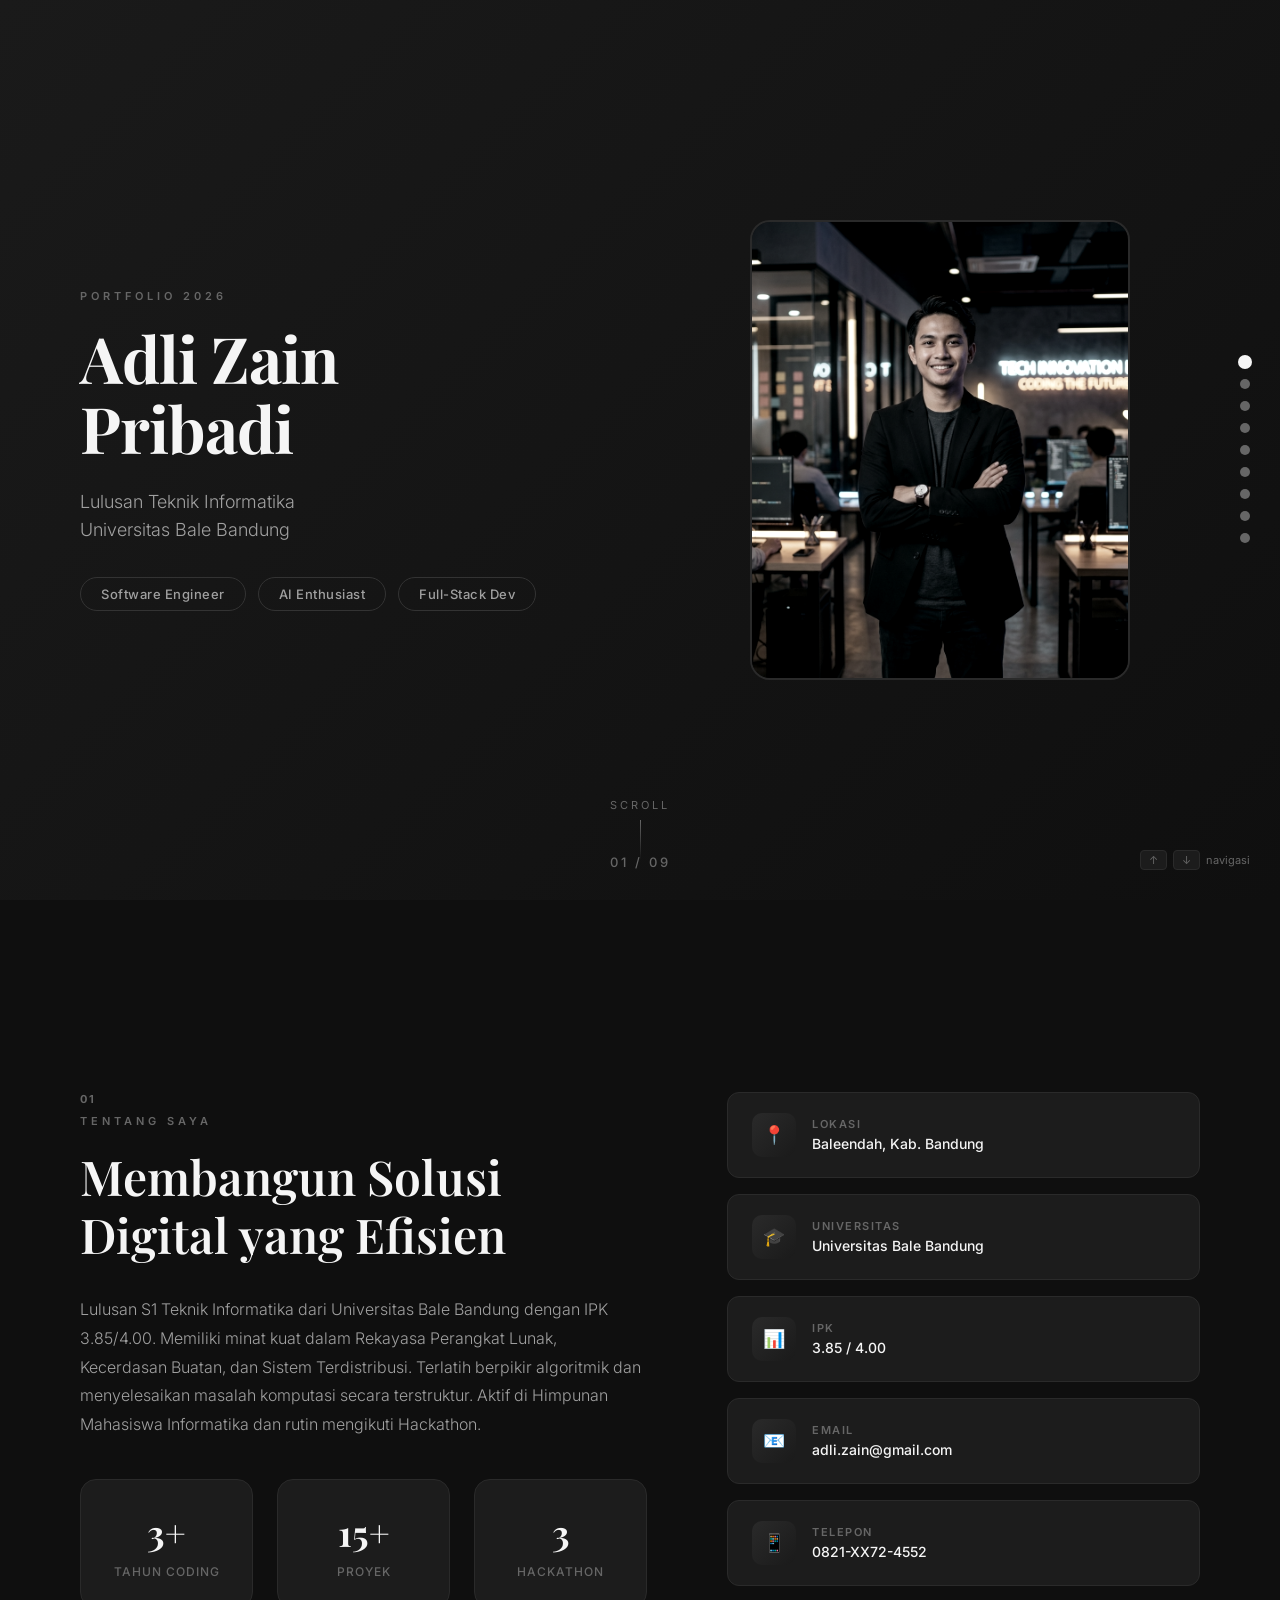
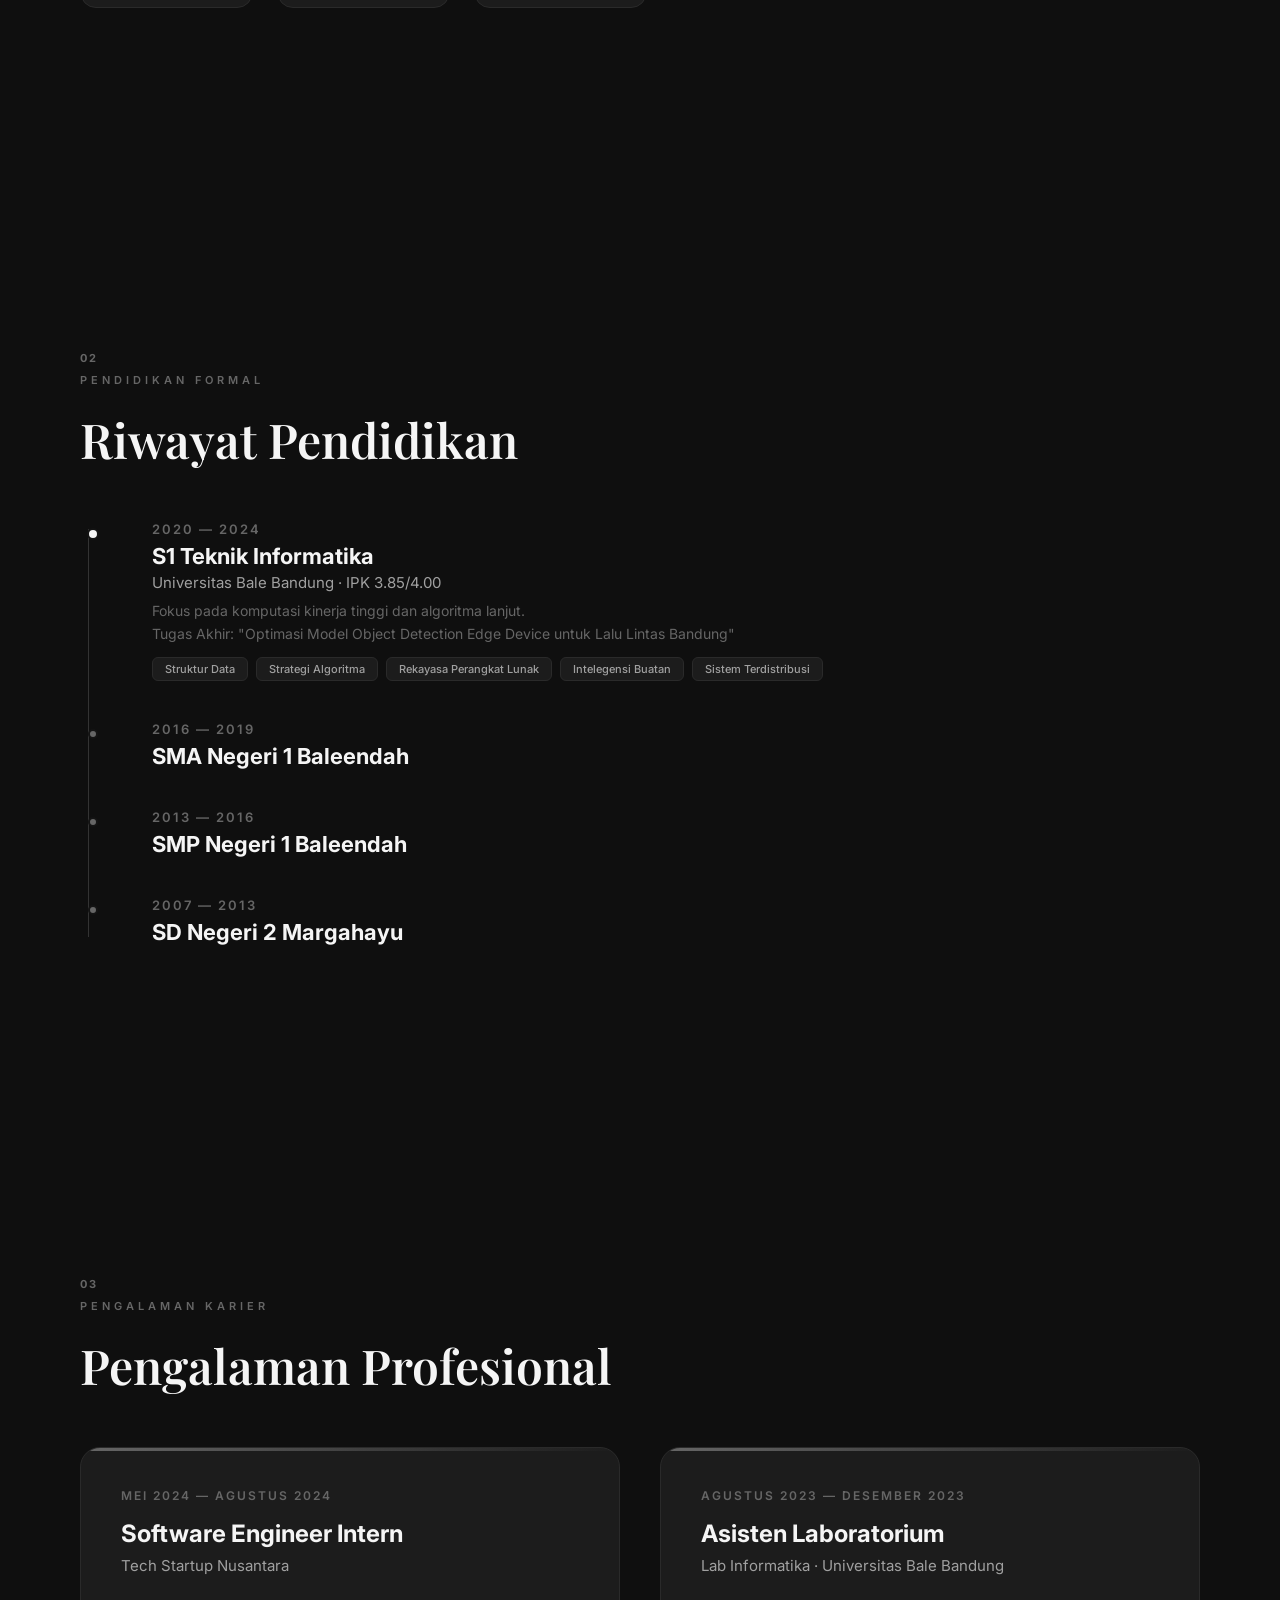
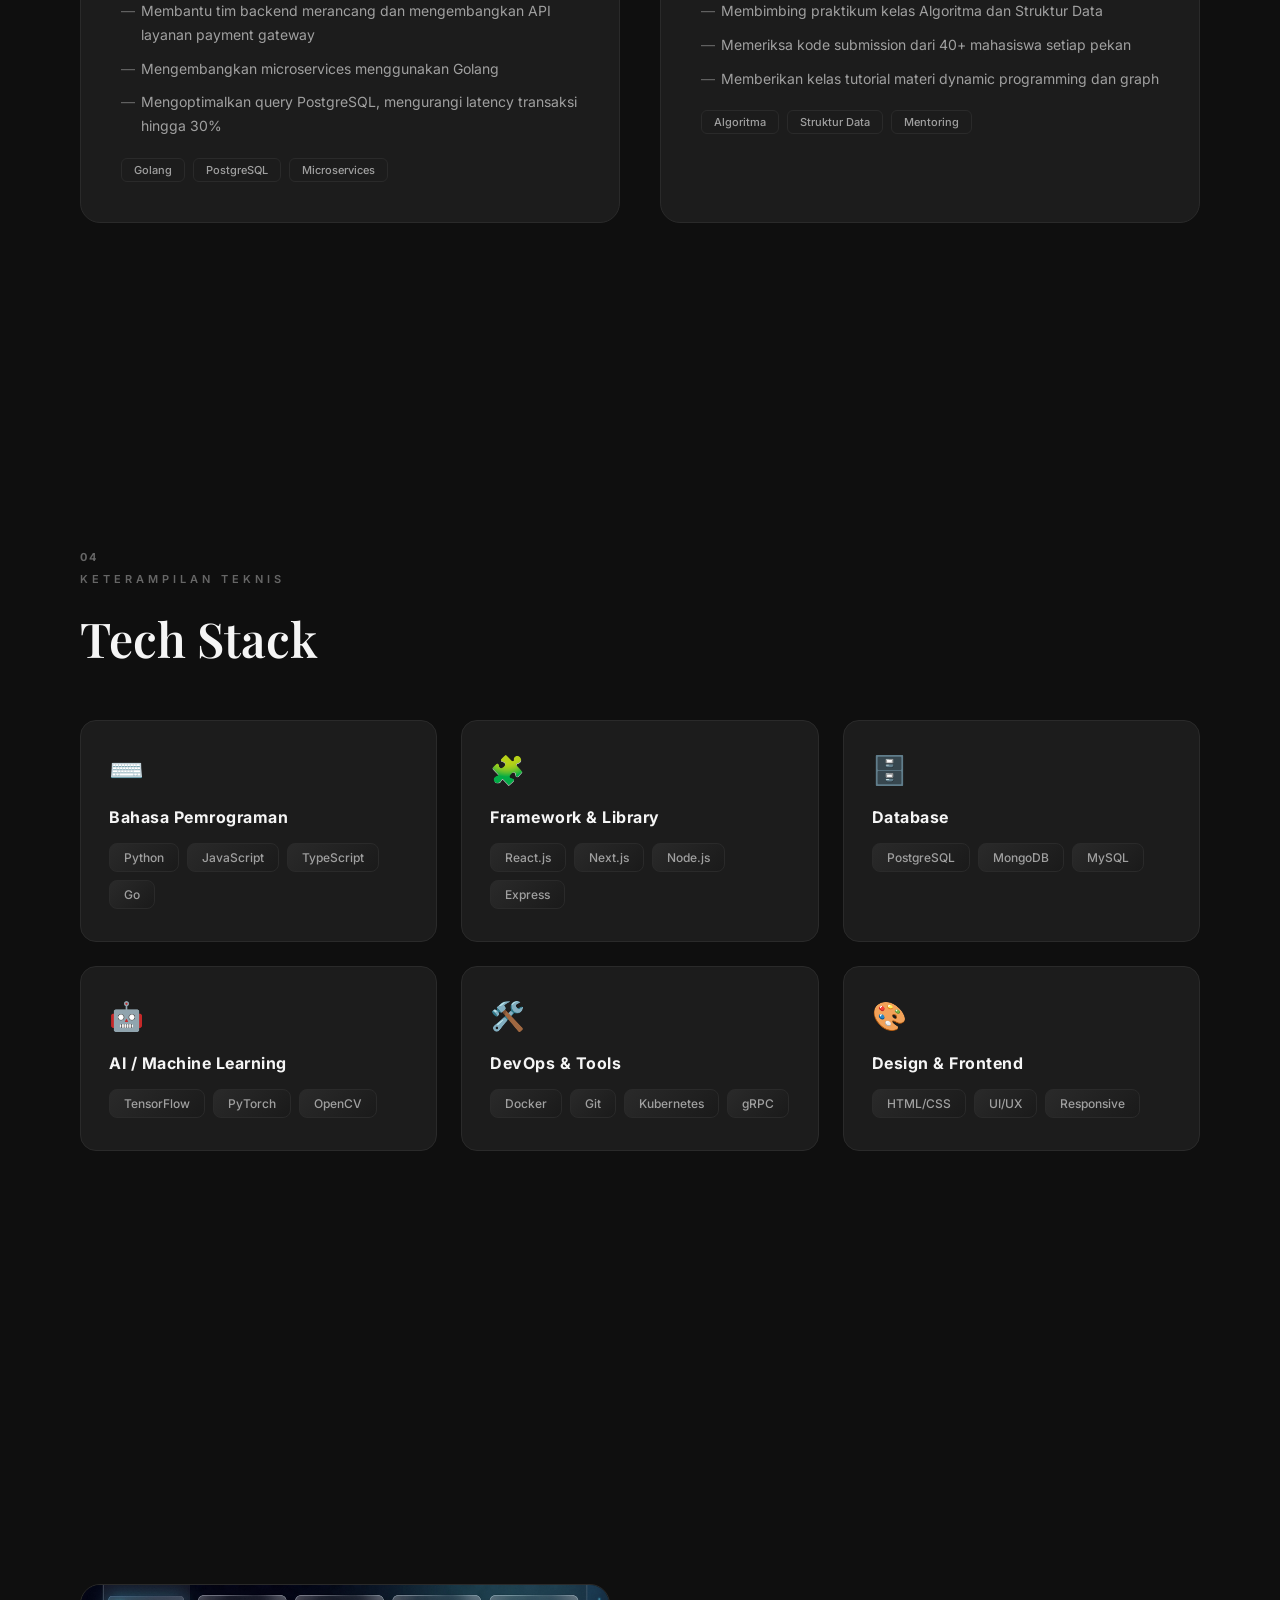
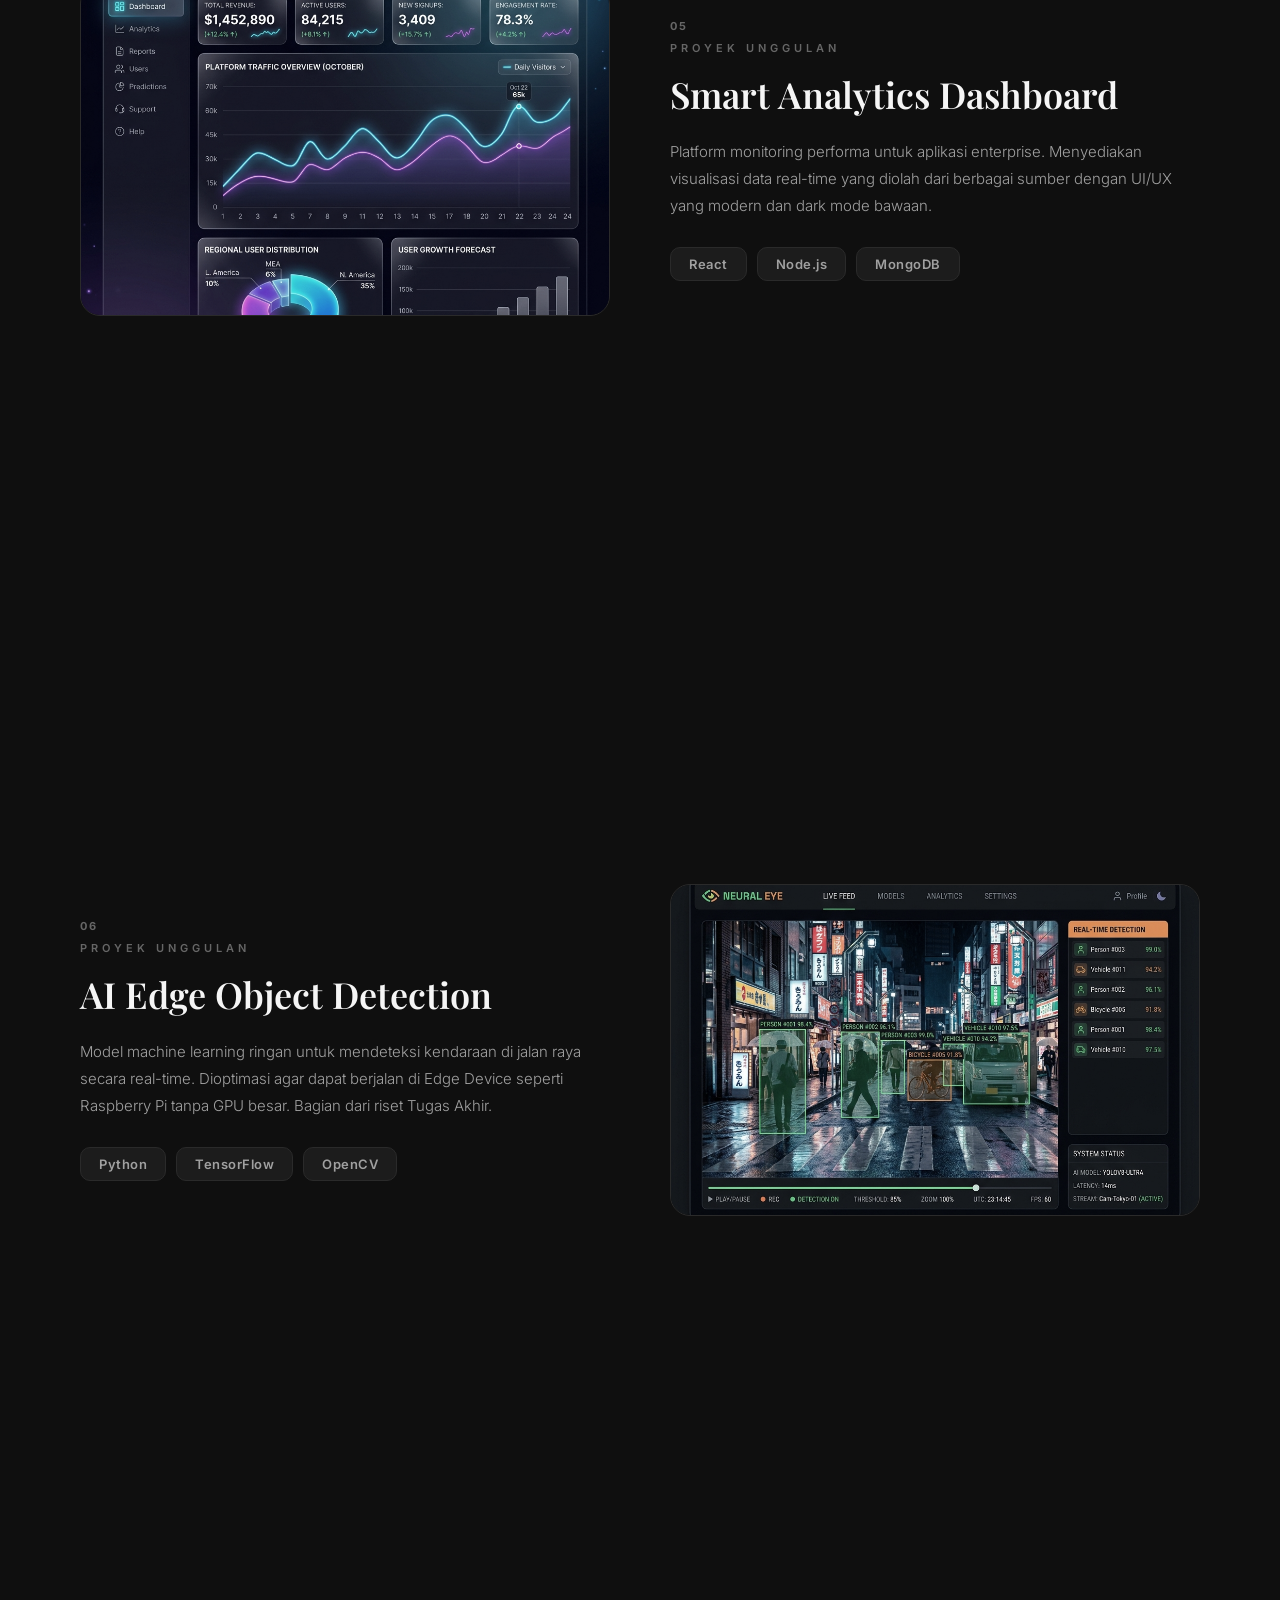
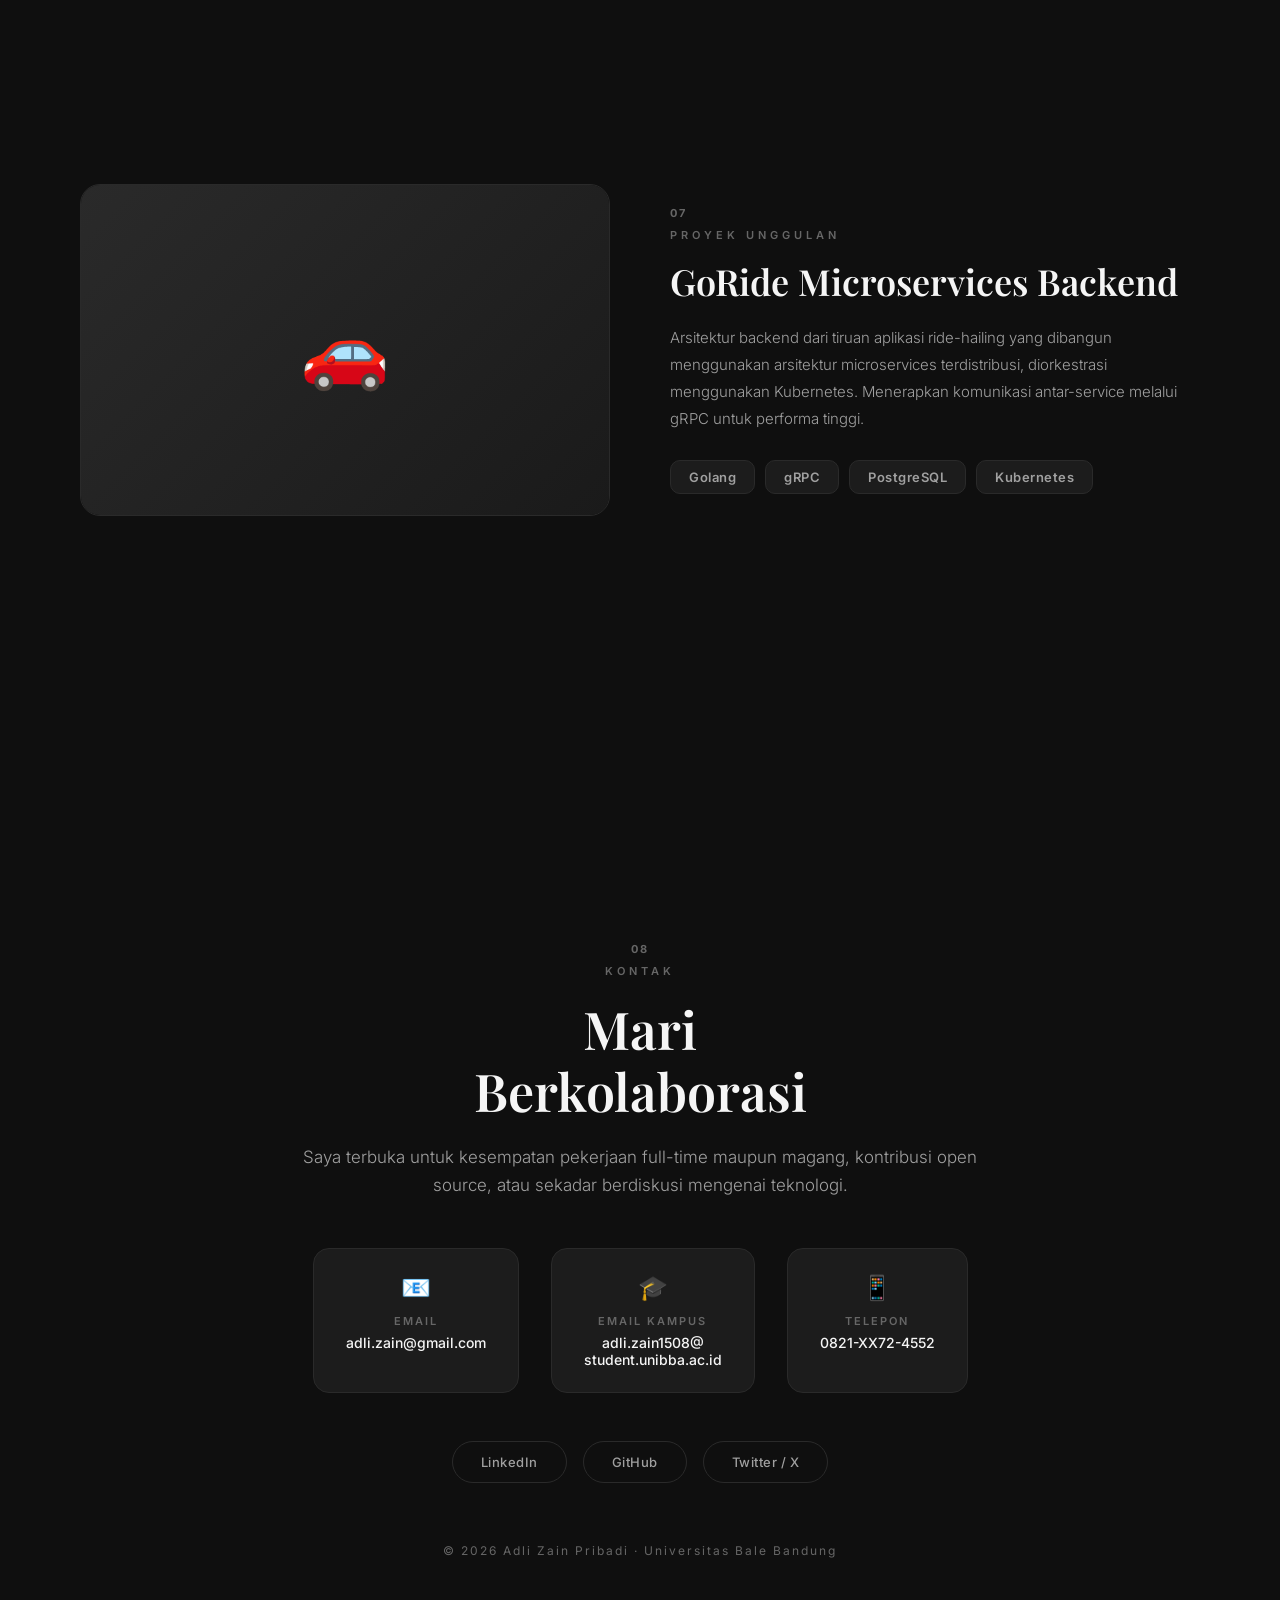
==== portfolio-slides.html @ f40b2412 "Initial commit: Portfolio Adli Zain Pribadi" ====
<!DOCTYPE html>
<html lang="id">
<head>
    <meta charset="UTF-8">
    <meta name="viewport" content="width=device-width, initial-scale=1.0">
    <title>Portfolio — Adli Zain Pribadi</title>
    <link href="https://fonts.googleapis.com/css2?family=Inter:wght@300;400;500;600;700;800;900&family=Playfair+Display:wght@400;500;600;700&display=swap" rel="stylesheet">
    <style>
        *, *::before, *::after { margin: 0; padding: 0; box-sizing: border-box; }

        :root {
            --bg-dark: #0f0f0f;
            --bg-slide: #141414;
            --bg-card: #1c1c1c;
            --bg-card-hover: #242424;
            --text-primary: #f5f5f5;
            --text-secondary: #a0a0a0;
            --text-muted: #666666;
            --accent: #d4d4d4;
            --accent-light: #e8e8e8;
            --border: #2a2a2a;
            --border-light: #333333;
            --gradient-1: linear-gradient(135deg, #1a1a1a 0%, #0f0f0f 100%);
            --gradient-2: linear-gradient(135deg, #2a2a2a 0%, #1a1a1a 100%);
            --shadow: 0 4px 30px rgba(0,0,0,0.4);
            --transition: all 0.4s cubic-bezier(0.25, 0.46, 0.45, 0.94);
        }

        html { scroll-behavior: smooth; scroll-snap-type: y mandatory; overflow-y: scroll; }
        body {
            font-family: 'Inter', -apple-system, BlinkMacSystemFont, sans-serif;
            background: var(--bg-dark);
            color: var(--text-primary);
            overflow-x: hidden;
        }

        /* ===== SLIDE SYSTEM ===== */
        .slide {
            width: 100vw;
            min-height: 100vh;
            display: flex;
            align-items: center;
            justify-content: center;
            scroll-snap-align: start;
            position: relative;
            overflow: hidden;
            padding: 60px 80px;
        }

        .slide-inner {
            max-width: 1200px;
            width: 100%;
            opacity: 0;
            transform: translateY(40px);
            transition: opacity 0.8s ease, transform 0.8s ease;
        }

        .slide-inner.visible {
            opacity: 1;
            transform: translateY(0);
        }

        /* ===== NAVIGATION ===== */
        .nav-dots {
            position: fixed;
            right: 30px;
            top: 50%;
            transform: translateY(-50%);
            display: flex;
            flex-direction: column;
            gap: 12px;
            z-index: 1000;
        }

        .nav-dot {
            width: 10px;
            height: 10px;
            border-radius: 50%;
            background: var(--text-muted);
            cursor: pointer;
            transition: var(--transition);
            border: none;
            position: relative;
        }

        .nav-dot.active {
            background: var(--text-primary);
            transform: scale(1.4);
        }

        .nav-dot:hover { background: var(--accent); transform: scale(1.3); }

        .nav-dot .tooltip {
            position: absolute;
            right: 24px;
            top: 50%;
            transform: translateY(-50%);
            background: var(--bg-card);
            color: var(--text-primary);
            padding: 6px 14px;
            border-radius: 6px;
            font-size: 11px;
            white-space: nowrap;
            opacity: 0;
            pointer-events: none;
            transition: opacity 0.3s;
            border: 1px solid var(--border);
        }

        .nav-dot:hover .tooltip { opacity: 1; }

        /* Slide counter */
        .slide-counter {
            position: fixed;
            bottom: 30px;
            left: 50%;
            transform: translateX(-50%);
            font-size: 13px;
            color: var(--text-muted);
            letter-spacing: 3px;
            font-weight: 500;
            z-index: 1000;
        }

        /* Keyboard hint */
        .key-hint {
            position: fixed;
            bottom: 30px;
            right: 30px;
            font-size: 11px;
            color: var(--text-muted);
            z-index: 1000;
            display: flex;
            align-items: center;
            gap: 6px;
        }
        .key-hint kbd {
            background: var(--bg-card);
            border: 1px solid var(--border);
            border-radius: 4px;
            padding: 2px 8px;
            font-family: inherit;
            font-size: 11px;
        }

        /* ===== SECTION LABEL ===== */
        .section-label {
            font-size: 11px;
            font-weight: 600;
            letter-spacing: 4px;
            text-transform: uppercase;
            color: var(--text-muted);
            margin-bottom: 20px;
        }

        .section-number {
            font-size: 11px;
            font-weight: 700;
            color: var(--text-muted);
            margin-bottom: 8px;
            letter-spacing: 2px;
        }

        /* ===== SLIDE 1: COVER ===== */
        .cover { background: var(--gradient-1); }

        .cover-grid {
            display: grid;
            grid-template-columns: 1fr 1fr;
            gap: 80px;
            align-items: center;
        }

        .cover-text h1 {
            font-family: 'Playfair Display', serif;
            font-size: 64px;
            font-weight: 700;
            line-height: 1.1;
            margin-bottom: 24px;
            letter-spacing: -1px;
        }

        .cover-text .subtitle {
            font-size: 18px;
            color: var(--text-secondary);
            font-weight: 300;
            line-height: 1.6;
            margin-bottom: 12px;
        }

        .cover-text .role-tags {
            display: flex;
            gap: 12px;
            margin-top: 32px;
            flex-wrap: wrap;
        }

        .role-tag {
            padding: 8px 20px;
            border: 1px solid var(--border-light);
            border-radius: 100px;
            font-size: 13px;
            color: var(--text-secondary);
            font-weight: 500;
            letter-spacing: 0.5px;
        }

        .cover-image {
            display: flex;
            justify-content: center;
            align-items: center;
        }

        .profile-frame {
            width: 380px;
            height: 460px;
            border-radius: 20px;
            overflow: hidden;
            border: 2px solid var(--border);
            position: relative;
        }

        .profile-frame img {
            width: 100%;
            height: 100%;
            object-fit: cover;
            filter: grayscale(60%) contrast(1.1);
            transition: filter 0.5s;
        }

        .profile-frame:hover img { filter: grayscale(0%) contrast(1); }

        /* Scroll indicator */
        .scroll-indicator {
            position: absolute;
            bottom: 40px;
            left: 50%;
            transform: translateX(-50%);
            display: flex;
            flex-direction: column;
            align-items: center;
            gap: 8px;
            animation: bounce 2s infinite;
        }

        .scroll-indicator span {
            font-size: 11px;
            letter-spacing: 3px;
            text-transform: uppercase;
            color: var(--text-muted);
        }

        .scroll-line {
            width: 1px;
            height: 40px;
            background: linear-gradient(to bottom, var(--text-muted), transparent);
        }

        @keyframes bounce {
            0%, 100% { transform: translateX(-50%) translateY(0); }
            50% { transform: translateX(-50%) translateY(8px); }
        }

        /* ===== SLIDE 2: ABOUT ===== */
        .about-grid {
            display: grid;
            grid-template-columns: 1.2fr 1fr;
            gap: 80px;
            align-items: start;
        }

        .about-title {
            font-family: 'Playfair Display', serif;
            font-size: 48px;
            font-weight: 600;
            margin-bottom: 32px;
            line-height: 1.2;
        }

        .about-desc {
            font-size: 16px;
            line-height: 1.8;
            color: var(--text-secondary);
            font-weight: 300;
            margin-bottom: 40px;
        }

        .stat-row {
            display: grid;
            grid-template-columns: repeat(3, 1fr);
            gap: 24px;
        }

        .stat-item {
            padding: 28px 24px;
            background: var(--bg-card);
            border-radius: 16px;
            border: 1px solid var(--border);
            text-align: center;
            transition: var(--transition);
        }

        .stat-item:hover {
            background: var(--bg-card-hover);
            transform: translateY(-4px);
            border-color: var(--border-light);
        }

        .stat-item .number {
            font-family: 'Playfair Display', serif;
            font-size: 36px;
            font-weight: 700;
            margin-bottom: 8px;
        }

        .stat-item .label {
            font-size: 12px;
            color: var(--text-muted);
            letter-spacing: 1px;
            text-transform: uppercase;
            font-weight: 500;
        }

        .info-cards {
            display: flex;
            flex-direction: column;
            gap: 16px;
        }

        .info-card {
            padding: 20px 24px;
            background: var(--bg-card);
            border-radius: 12px;
            border: 1px solid var(--border);
            display: flex;
            align-items: center;
            gap: 16px;
            transition: var(--transition);
        }

        .info-card:hover { border-color: var(--border-light); }

        .info-icon {
            width: 44px;
            height: 44px;
            background: var(--gradient-2);
            border-radius: 10px;
            display: flex;
            align-items: center;
            justify-content: center;
            font-size: 18px;
            flex-shrink: 0;
        }

        .info-card .info-label {
            font-size: 11px;
            color: var(--text-muted);
            text-transform: uppercase;
            letter-spacing: 1.5px;
            margin-bottom: 4px;
            font-weight: 600;
        }

        .info-card .info-value {
            font-size: 14px;
            color: var(--text-primary);
            font-weight: 500;
        }

        /* ===== SLIDE 3: EDUCATION ===== */
        .edu-title {
            font-family: 'Playfair Display', serif;
            font-size: 48px;
            font-weight: 600;
            margin-bottom: 50px;
        }

        .timeline {
            position: relative;
            padding-left: 40px;
        }

        .timeline::before {
            content: '';
            position: absolute;
            left: 8px;
            top: 8px;
            bottom: 8px;
            width: 1px;
            background: var(--border-light);
        }

        .timeline-item {
            position: relative;
            margin-bottom: 40px;
            padding-left: 32px;
        }

        .timeline-item:last-child { margin-bottom: 0; }

        .timeline-item::before {
            content: '';
            position: absolute;
            left: -32px;
            top: 8px;
            width: 10px;
            height: 10px;
            border-radius: 50%;
            background: var(--text-muted);
            border: 2px solid var(--bg-slide);
            transition: var(--transition);
        }

        .timeline-item.highlight::before {
            background: var(--text-primary);
            width: 12px;
            height: 12px;
            left: -33px;
            top: 7px;
        }

        .timeline-year {
            font-size: 13px;
            color: var(--text-muted);
            font-weight: 600;
            letter-spacing: 2px;
            margin-bottom: 6px;
        }

        .timeline-title {
            font-size: 22px;
            font-weight: 700;
            margin-bottom: 4px;
        }

        .timeline-sub {
            font-size: 15px;
            color: var(--text-secondary);
            margin-bottom: 8px;
            font-weight: 400;
        }

        .timeline-desc {
            font-size: 14px;
            color: var(--text-muted);
            line-height: 1.6;
        }

        .timeline-tags {
            display: flex;
            gap: 8px;
            margin-top: 12px;
            flex-wrap: wrap;
        }

        .timeline-tag {
            font-size: 11px;
            padding: 4px 12px;
            background: var(--bg-card);
            border: 1px solid var(--border);
            border-radius: 6px;
            color: var(--text-secondary);
            font-weight: 500;
        }

        /* ===== SLIDE 4: EXPERIENCE ===== */
        .exp-grid {
            display: grid;
            grid-template-columns: 1fr 1fr;
            gap: 40px;
        }

        .exp-card {
            padding: 40px;
            background: var(--bg-card);
            border-radius: 20px;
            border: 1px solid var(--border);
            transition: var(--transition);
            position: relative;
            overflow: hidden;
        }

        .exp-card::before {
            content: '';
            position: absolute;
            top: 0;
            left: 0;
            right: 0;
            height: 3px;
            background: linear-gradient(90deg, var(--text-muted), transparent);
        }

        .exp-card:hover {
            border-color: var(--border-light);
            transform: translateY(-4px);
        }

        .exp-period {
            font-size: 12px;
            color: var(--text-muted);
            letter-spacing: 2px;
            font-weight: 600;
            text-transform: uppercase;
            margin-bottom: 16px;
        }

        .exp-role {
            font-size: 24px;
            font-weight: 700;
            margin-bottom: 8px;
        }

        .exp-company {
            font-size: 15px;
            color: var(--text-secondary);
            margin-bottom: 24px;
            font-weight: 400;
        }

        .exp-list {
            list-style: none;
            padding: 0;
        }

        .exp-list li {
            font-size: 14px;
            color: var(--text-secondary);
            line-height: 1.7;
            padding-left: 20px;
            position: relative;
            margin-bottom: 10px;
        }

        .exp-list li::before {
            content: '—';
            position: absolute;
            left: 0;
            color: var(--text-muted);
        }

        /* ===== SLIDE 5: SKILLS ===== */
        .skills-title {
            font-family: 'Playfair Display', serif;
            font-size: 48px;
            font-weight: 600;
            margin-bottom: 50px;
        }

        .skills-grid {
            display: grid;
            grid-template-columns: repeat(3, 1fr);
            gap: 24px;
        }

        .skill-card {
            padding: 32px 28px;
            background: var(--bg-card);
            border-radius: 16px;
            border: 1px solid var(--border);
            transition: var(--transition);
        }

        .skill-card:hover {
            border-color: var(--border-light);
            transform: translateY(-4px);
        }

        .skill-card-icon {
            font-size: 28px;
            margin-bottom: 20px;
        }

        .skill-card h3 {
            font-size: 16px;
            font-weight: 700;
            margin-bottom: 16px;
            letter-spacing: 0.5px;
        }

        .skill-tags {
            display: flex;
            flex-wrap: wrap;
            gap: 8px;
        }

        .skill-tag {
            font-size: 12px;
            padding: 6px 14px;
            background: var(--gradient-2);
            border-radius: 8px;
            color: var(--text-secondary);
            font-weight: 500;
            border: 1px solid var(--border);
        }

        /* ===== SLIDES 6-8: PROJECTS ===== */
        .project-slide {
            background: var(--bg-dark);
        }

        .project-grid {
            display: grid;
            grid-template-columns: 1fr 1fr;
            gap: 60px;
            align-items: center;
        }

        .project-grid.reverse { direction: rtl; }
        .project-grid.reverse > * { direction: ltr; }

        .project-visual {
            border-radius: 20px;
            overflow: hidden;
            border: 1px solid var(--border);
            aspect-ratio: 16/10;
            position: relative;
        }

        .project-visual img {
            width: 100%;
            height: 100%;
            object-fit: cover;
            filter: grayscale(30%);
            transition: filter 0.5s;
        }

        .project-visual:hover img { filter: grayscale(0%); }

        .project-placeholder {
            width: 100%;
            height: 100%;
            display: flex;
            align-items: center;
            justify-content: center;
            background: var(--gradient-2);
            font-size: 72px;
        }

        .project-info .section-label { margin-bottom: 16px; }

        .project-info h2 {
            font-family: 'Playfair Display', serif;
            font-size: 36px;
            font-weight: 600;
            margin-bottom: 20px;
            line-height: 1.3;
        }

        .project-info p {
            font-size: 15px;
            line-height: 1.8;
            color: var(--text-secondary);
            font-weight: 300;
            margin-bottom: 28px;
        }

        .project-tech {
            display: flex;
            gap: 10px;
            flex-wrap: wrap;
        }

        .tech-badge {
            padding: 8px 18px;
            background: var(--bg-card);
            border: 1px solid var(--border);
            border-radius: 10px;
            font-size: 13px;
            font-weight: 600;
            color: var(--text-secondary);
            letter-spacing: 0.5px;
        }

        /* ===== SLIDE 9: CONTACT ===== */
        .contact-center {
            text-align: center;
            max-width: 700px;
            margin: 0 auto;
        }

        .contact-center h2 {
            font-family: 'Playfair Display', serif;
            font-size: 52px;
            font-weight: 600;
            margin-bottom: 20px;
            line-height: 1.2;
        }

        .contact-center .contact-desc {
            font-size: 17px;
            color: var(--text-secondary);
            font-weight: 300;
            line-height: 1.7;
            margin-bottom: 48px;
        }

        .contact-items {
            display: flex;
            justify-content: center;
            gap: 32px;
            margin-bottom: 48px;
            flex-wrap: wrap;
        }

        .contact-item {
            padding: 24px 32px;
            background: var(--bg-card);
            border-radius: 16px;
            border: 1px solid var(--border);
            transition: var(--transition);
            text-align: center;
            min-width: 180px;
        }

        .contact-item:hover {
            border-color: var(--border-light);
            transform: translateY(-4px);
        }

        .contact-item .c-icon {
            font-size: 24px;
            margin-bottom: 12px;
        }

        .contact-item .c-label {
            font-size: 11px;
            color: var(--text-muted);
            text-transform: uppercase;
            letter-spacing: 2px;
            margin-bottom: 6px;
            font-weight: 600;
        }

        .contact-item .c-value {
            font-size: 14px;
            color: var(--text-primary);
            font-weight: 500;
        }

        .contact-item a {
            color: var(--text-primary);
            text-decoration: none;
        }

        .social-links {
            display: flex;
            justify-content: center;
            gap: 16px;
        }

        .social-link {
            padding: 12px 28px;
            border: 1px solid var(--border);
            border-radius: 100px;
            font-size: 13px;
            color: var(--text-secondary);
            text-decoration: none;
            font-weight: 500;
            transition: var(--transition);
            letter-spacing: 0.5px;
        }

        .social-link:hover {
            border-color: var(--text-primary);
            color: var(--text-primary);
        }

        .footer-line {
            margin-top: 60px;
            font-size: 12px;
            color: var(--text-muted);
            letter-spacing: 2px;
        }

        /* ===== RESPONSIVE ===== */
        @media (max-width: 900px) {
            .slide { padding: 40px 32px; }
            .cover-grid, .about-grid, .project-grid, .exp-grid {
                grid-template-columns: 1fr;
                gap: 40px;
            }
            .cover-text h1 { font-size: 42px; }
            .about-title, .edu-title, .skills-title { font-size: 36px; }
            .profile-frame { width: 260px; height: 320px; }
            .skills-grid { grid-template-columns: repeat(2, 1fr); }
            .stat-row { grid-template-columns: repeat(3, 1fr); gap: 12px; }
            .nav-dots { display: none; }
            .project-grid.reverse { direction: ltr; }
            .project-info h2 { font-size: 28px; }
            .contact-center h2 { font-size: 36px; }
        }

        @media (max-width: 600px) {
            .slide { padding: 32px 20px; }
            .cover-text h1 { font-size: 32px; }
            .skills-grid { grid-template-columns: 1fr; }
            .stat-row { grid-template-columns: 1fr; }
            .contact-items { flex-direction: column; align-items: center; }
        }

        /* ===== PRINT ===== */
        @media print {
            .nav-dots, .slide-counter, .key-hint, .scroll-indicator { display: none !important; }
            .slide { min-height: auto; page-break-after: always; padding: 40px; }
            .slide-inner { opacity: 1 !important; transform: none !important; }
        }
    </style>
</head>
<body>

    <!-- Navigation Dots -->
    <nav class="nav-dots" id="navDots">
        <button class="nav-dot active" data-slide="0"><span class="tooltip">Cover</span></button>
        <button class="nav-dot" data-slide="1"><span class="tooltip">Tentang Saya</span></button>
        <button class="nav-dot" data-slide="2"><span class="tooltip">Pendidikan</span></button>
        <button class="nav-dot" data-slide="3"><span class="tooltip">Pengalaman</span></button>
        <button class="nav-dot" data-slide="4"><span class="tooltip">Keterampilan</span></button>
        <button class="nav-dot" data-slide="5"><span class="tooltip">Proyek 1</span></button>
        <button class="nav-dot" data-slide="6"><span class="tooltip">Proyek 2</span></button>
        <button class="nav-dot" data-slide="7"><span class="tooltip">Proyek 3</span></button>
        <button class="nav-dot" data-slide="8"><span class="tooltip">Kontak</span></button>
    </nav>

    <!-- Slide Counter -->
    <div class="slide-counter" id="slideCounter">01 / 09</div>

    <!-- Keyboard Hint -->
    <div class="key-hint">
        <kbd>↑</kbd><kbd>↓</kbd> navigasi
    </div>

    <!-- ==================== SLIDE 1: COVER ==================== -->
    <section class="slide cover" id="slide-0">
        <div class="slide-inner">
            <div class="cover-grid">
                <div class="cover-text">
                    <div class="section-label">Portfolio 2026</div>
                    <h1>Adli Zain<br>Pribadi</h1>
                    <p class="subtitle">Lulusan Teknik Informatika<br>Universitas Bale Bandung</p>
                    <div class="role-tags">
                        <span class="role-tag">Software Engineer</span>
                        <span class="role-tag">AI Enthusiast</span>
                        <span class="role-tag">Full-Stack Dev</span>
                    </div>
                </div>
                <div class="cover-image">
                    <div class="profile-frame">
                        <img src="assets/profile.png" alt="Adli Zain Pribadi">
                    </div>
                </div>
            </div>
        </div>
        <div class="scroll-indicator">
            <span>Scroll</span>
            <div class="scroll-line"></div>
        </div>
    </section>

    <!-- ==================== SLIDE 2: ABOUT ==================== -->
    <section class="slide" id="slide-1">
        <div class="slide-inner">
            <div class="about-grid">
                <div>
                    <div class="section-number">01</div>
                    <div class="section-label">Tentang Saya</div>
                    <h2 class="about-title">Membangun Solusi<br>Digital yang Efisien</h2>
                    <p class="about-desc">
                        Lulusan S1 Teknik Informatika dari Universitas Bale Bandung dengan IPK 3.85/4.00. 
                        Memiliki minat kuat dalam Rekayasa Perangkat Lunak, Kecerdasan Buatan, dan 
                        Sistem Terdistribusi. Terlatih berpikir algoritmik dan menyelesaikan masalah 
                        komputasi secara terstruktur. Aktif di Himpunan Mahasiswa Informatika 
                        dan rutin mengikuti Hackathon.
                    </p>
                    <div class="stat-row">
                        <div class="stat-item">
                            <div class="number">3+</div>
                            <div class="label">Tahun Coding</div>
                        </div>
                        <div class="stat-item">
                            <div class="number">15+</div>
                            <div class="label">Proyek</div>
                        </div>
                        <div class="stat-item">
                            <div class="number">3</div>
                            <div class="label">Hackathon</div>
                        </div>
                    </div>
                </div>
                <div class="info-cards">
                    <div class="info-card">
                        <div class="info-icon">📍</div>
                        <div>
                            <div class="info-label">Lokasi</div>
                            <div class="info-value">Baleendah, Kab. Bandung</div>
                        </div>
                    </div>
                    <div class="info-card">
                        <div class="info-icon">🎓</div>
                        <div>
                            <div class="info-label">Universitas</div>
                            <div class="info-value">Universitas Bale Bandung</div>
                        </div>
                    </div>
                    <div class="info-card">
                        <div class="info-icon">📊</div>
                        <div>
                            <div class="info-label">IPK</div>
                            <div class="info-value">3.85 / 4.00</div>
                        </div>
                    </div>
                    <div class="info-card">
                        <div class="info-icon">📧</div>
                        <div>
                            <div class="info-label">Email</div>
                            <div class="info-value">adli.zain@gmail.com</div>
                        </div>
                    </div>
                    <div class="info-card">
                        <div class="info-icon">📱</div>
                        <div>
                            <div class="info-label">Telepon</div>
                            <div class="info-value">0821-XX72-4552</div>
                        </div>
                    </div>
                </div>
            </div>
        </div>
    </section>

    <!-- ==================== SLIDE 3: EDUCATION ==================== -->
    <section class="slide" id="slide-2">
        <div class="slide-inner">
            <div class="section-number">02</div>
            <div class="section-label">Pendidikan Formal</div>
            <h2 class="edu-title">Riwayat Pendidikan</h2>

            <div class="timeline">
                <div class="timeline-item highlight">
                    <div class="timeline-year">2020 — 2024</div>
                    <div class="timeline-title">S1 Teknik Informatika</div>
                    <div class="timeline-sub">Universitas Bale Bandung · IPK 3.85/4.00</div>
                    <div class="timeline-desc">
                        Fokus pada komputasi kinerja tinggi dan algoritma lanjut.<br>
                        Tugas Akhir: "Optimasi Model Object Detection Edge Device untuk Lalu Lintas Bandung"
                    </div>
                    <div class="timeline-tags">
                        <span class="timeline-tag">Struktur Data</span>
                        <span class="timeline-tag">Strategi Algoritma</span>
                        <span class="timeline-tag">Rekayasa Perangkat Lunak</span>
                        <span class="timeline-tag">Intelegensi Buatan</span>
                        <span class="timeline-tag">Sistem Terdistribusi</span>
                    </div>
                </div>
                <div class="timeline-item">
                    <div class="timeline-year">2016 — 2019</div>
                    <div class="timeline-title">SMA Negeri 1 Baleendah</div>
                </div>
                <div class="timeline-item">
                    <div class="timeline-year">2013 — 2016</div>
                    <div class="timeline-title">SMP Negeri 1 Baleendah</div>
                </div>
                <div class="timeline-item">
                    <div class="timeline-year">2007 — 2013</div>
                    <div class="timeline-title">SD Negeri 2 Margahayu</div>
                </div>
            </div>
        </div>
    </section>

    <!-- ==================== SLIDE 4: EXPERIENCE ==================== -->
    <section class="slide" id="slide-3">
        <div class="slide-inner">
            <div class="section-number">03</div>
            <div class="section-label">Pengalaman Karier</div>
            <h2 class="edu-title">Pengalaman Profesional</h2>

            <div class="exp-grid">
                <div class="exp-card">
                    <div class="exp-period">Mei 2024 — Agustus 2024</div>
                    <h3 class="exp-role">Software Engineer Intern</h3>
                    <div class="exp-company">Tech Startup Nusantara</div>
                    <ul class="exp-list">
                        <li>Membantu tim backend merancang dan mengembangkan API layanan payment gateway</li>
                        <li>Mengembangkan microservices menggunakan Golang</li>
                        <li>Mengoptimalkan query PostgreSQL, mengurangi latency transaksi hingga 30%</li>
                    </ul>
                    <div class="timeline-tags" style="margin-top: 20px;">
                        <span class="timeline-tag">Golang</span>
                        <span class="timeline-tag">PostgreSQL</span>
                        <span class="timeline-tag">Microservices</span>
                    </div>
                </div>
                <div class="exp-card">
                    <div class="exp-period">Agustus 2023 — Desember 2023</div>
                    <h3 class="exp-role">Asisten Laboratorium</h3>
                    <div class="exp-company">Lab Informatika · Universitas Bale Bandung</div>
                    <ul class="exp-list">
                        <li>Membimbing praktikum kelas Algoritma dan Struktur Data</li>
                        <li>Memeriksa kode submission dari 40+ mahasiswa setiap pekan</li>
                        <li>Memberikan kelas tutorial materi dynamic programming dan graph</li>
                    </ul>
                    <div class="timeline-tags" style="margin-top: 20px;">
                        <span class="timeline-tag">Algoritma</span>
                        <span class="timeline-tag">Struktur Data</span>
                        <span class="timeline-tag">Mentoring</span>
                    </div>
                </div>
            </div>
        </div>
    </section>

    <!-- ==================== SLIDE 5: SKILLS ==================== -->
    <section class="slide" id="slide-4">
        <div class="slide-inner">
            <div class="section-number">04</div>
            <div class="section-label">Keterampilan Teknis</div>
            <h2 class="skills-title">Tech Stack</h2>

            <div class="skills-grid">
                <div class="skill-card">
                    <div class="skill-card-icon">⌨️</div>
                    <h3>Bahasa Pemrograman</h3>
                    <div class="skill-tags">
                        <span class="skill-tag">Python</span>
                        <span class="skill-tag">JavaScript</span>
                        <span class="skill-tag">TypeScript</span>
                        <span class="skill-tag">Go</span>
                    </div>
                </div>
                <div class="skill-card">
                    <div class="skill-card-icon">🧩</div>
                    <h3>Framework & Library</h3>
                    <div class="skill-tags">
                        <span class="skill-tag">React.js</span>
                        <span class="skill-tag">Next.js</span>
                        <span class="skill-tag">Node.js</span>
                        <span class="skill-tag">Express</span>
                    </div>
                </div>
                <div class="skill-card">
                    <div class="skill-card-icon">🗄️</div>
                    <h3>Database</h3>
                    <div class="skill-tags">
                        <span class="skill-tag">PostgreSQL</span>
                        <span class="skill-tag">MongoDB</span>
                        <span class="skill-tag">MySQL</span>
                    </div>
                </div>
                <div class="skill-card">
                    <div class="skill-card-icon">🤖</div>
                    <h3>AI / Machine Learning</h3>
                    <div class="skill-tags">
                        <span class="skill-tag">TensorFlow</span>
                        <span class="skill-tag">PyTorch</span>
                        <span class="skill-tag">OpenCV</span>
                    </div>
                </div>
                <div class="skill-card">
                    <div class="skill-card-icon">🛠️</div>
                    <h3>DevOps & Tools</h3>
                    <div class="skill-tags">
                        <span class="skill-tag">Docker</span>
                        <span class="skill-tag">Git</span>
                        <span class="skill-tag">Kubernetes</span>
                        <span class="skill-tag">gRPC</span>
                    </div>
                </div>
                <div class="skill-card">
                    <div class="skill-card-icon">🎨</div>
                    <h3>Design & Frontend</h3>
                    <div class="skill-tags">
                        <span class="skill-tag">HTML/CSS</span>
                        <span class="skill-tag">UI/UX</span>
                        <span class="skill-tag">Responsive</span>
                    </div>
                </div>
            </div>
        </div>
    </section>

    <!-- ==================== SLIDE 6: PROJECT 1 ==================== -->
    <section class="slide project-slide" id="slide-5">
        <div class="slide-inner">
            <div class="project-grid">
                <div class="project-visual">
                    <img src="assets/dashboard.png" alt="Smart Analytics Dashboard">
                </div>
                <div class="project-info">
                    <div class="section-number">05</div>
                    <div class="section-label">Proyek Unggulan</div>
                    <h2>Smart Analytics Dashboard</h2>
                    <p>
                        Platform monitoring performa untuk aplikasi enterprise. 
                        Menyediakan visualisasi data real-time yang diolah dari berbagai 
                        sumber dengan UI/UX yang modern dan dark mode bawaan.
                    </p>
                    <div class="project-tech">
                        <span class="tech-badge">React</span>
                        <span class="tech-badge">Node.js</span>
                        <span class="tech-badge">MongoDB</span>
                    </div>
                </div>
            </div>
        </div>
    </section>

    <!-- ==================== SLIDE 7: PROJECT 2 ==================== -->
    <section class="slide project-slide" id="slide-6">
        <div class="slide-inner">
            <div class="project-grid reverse">
                <div class="project-visual">
                    <img src="assets/ai_project.png" alt="AI Edge Object Detection">
                </div>
                <div class="project-info">
                    <div class="section-number">06</div>
                    <div class="section-label">Proyek Unggulan</div>
                    <h2>AI Edge Object Detection</h2>
                    <p>
                        Model machine learning ringan untuk mendeteksi kendaraan di jalan raya 
                        secara real-time. Dioptimasi agar dapat berjalan di Edge Device seperti 
                        Raspberry Pi tanpa GPU besar. Bagian dari riset Tugas Akhir.
                    </p>
                    <div class="project-tech">
                        <span class="tech-badge">Python</span>
                        <span class="tech-badge">TensorFlow</span>
                        <span class="tech-badge">OpenCV</span>
                    </div>
                </div>
            </div>
        </div>
    </section>

    <!-- ==================== SLIDE 8: PROJECT 3 ==================== -->
    <section class="slide project-slide" id="slide-7">
        <div class="slide-inner">
            <div class="project-grid">
                <div class="project-visual">
                    <div class="project-placeholder">🚗</div>
                </div>
                <div class="project-info">
                    <div class="section-number">07</div>
                    <div class="section-label">Proyek Unggulan</div>
                    <h2>GoRide Microservices Backend</h2>
                    <p>
                        Arsitektur backend dari tiruan aplikasi ride-hailing yang dibangun 
                        menggunakan arsitektur microservices terdistribusi, diorkestrasi 
                        menggunakan Kubernetes. Menerapkan komunikasi antar-service 
                        melalui gRPC untuk performa tinggi.
                    </p>
                    <div class="project-tech">
                        <span class="tech-badge">Golang</span>
                        <span class="tech-badge">gRPC</span>
                        <span class="tech-badge">PostgreSQL</span>
                        <span class="tech-badge">Kubernetes</span>
                    </div>
                </div>
            </div>
        </div>
    </section>

    <!-- ==================== SLIDE 9: CONTACT ==================== -->
    <section class="slide" id="slide-8">
        <div class="slide-inner">
            <div class="contact-center">
                <div class="section-number">08</div>
                <div class="section-label">Kontak</div>
                <h2>Mari<br>Berkolaborasi</h2>
                <p class="contact-desc">
                    Saya terbuka untuk kesempatan pekerjaan full-time maupun magang, 
                    kontribusi open source, atau sekadar berdiskusi mengenai teknologi.
                </p>

                <div class="contact-items">
                    <div class="contact-item">
                        <div class="c-icon">📧</div>
                        <div class="c-label">Email</div>
                        <div class="c-value"><a href="mailto:adli.zain@gmail.com">adli.zain@gmail.com</a></div>
                    </div>
                    <div class="contact-item">
                        <div class="c-icon">🎓</div>
                        <div class="c-label">Email Kampus</div>
                        <div class="c-value"><a href="mailto:adli.zain1508@student.unibba.ac.id">adli.zain1508@<br>student.unibba.ac.id</a></div>
                    </div>
                    <div class="contact-item">
                        <div class="c-icon">📱</div>
                        <div class="c-label">Telepon</div>
                        <div class="c-value">0821-XX72-4552</div>
                    </div>
                </div>

                <div class="social-links">
                    <a href="#" class="social-link">LinkedIn</a>
                    <a href="#" class="social-link">GitHub</a>
                    <a href="#" class="social-link">Twitter / X</a>
                </div>

                <div class="footer-line">
                    © 2026 Adli Zain Pribadi · Universitas Bale Bandung
                </div>
            </div>
        </div>
    </section>

    <script>
        // ===== Slide System =====
        const slides = document.querySelectorAll('.slide');
        const dots = document.querySelectorAll('.nav-dot');
        const counter = document.getElementById('slideCounter');
        const totalSlides = slides.length;

        // Intersection Observer for slide animations & nav update
        const observer = new IntersectionObserver((entries) => {
            entries.forEach(entry => {
                const inner = entry.target.querySelector('.slide-inner');
                if (entry.isIntersecting) {
                    inner.classList.add('visible');
                    const index = Array.from(slides).indexOf(entry.target);
                    updateNav(index);
                }
            });
        }, { threshold: 0.4 });

        slides.forEach(slide => observer.observe(slide));

        function updateNav(index) {
            dots.forEach((dot, i) => {
                dot.classList.toggle('active', i === index);
            });
            counter.textContent = String(index + 1).padStart(2, '0') + ' / ' + String(totalSlides).padStart(2, '0');
        }

        // Nav dot clicks
        dots.forEach(dot => {
            dot.addEventListener('click', () => {
                const slideIndex = parseInt(dot.dataset.slide);
                slides[slideIndex].scrollIntoView({ behavior: 'smooth' });
            });
        });

        // Keyboard navigation
        let currentSlide = 0;
        document.addEventListener('keydown', (e) => {
            if (e.key === 'ArrowDown' || e.key === 'PageDown') {
                e.preventDefault();
                currentSlide = Math.min(currentSlide + 1, totalSlides - 1);
                slides[currentSlide].scrollIntoView({ behavior: 'smooth' });
            } else if (e.key === 'ArrowUp' || e.key === 'PageUp') {
                e.preventDefault();
                currentSlide = Math.max(currentSlide - 1, 0);
                slides[currentSlide].scrollIntoView({ behavior: 'smooth' });
            }
        });

        // Update currentSlide on scroll
        window.addEventListener('scroll', () => {
            slides.forEach((slide, i) => {
                const rect = slide.getBoundingClientRect();
                if (rect.top >= -200 && rect.top < window.innerHeight / 2) {
                    currentSlide = i;
                }
            });
        });

        // Initial reveal for first slide
        setTimeout(() => {
            slides[0].querySelector('.slide-inner').classList.add('visible');
        }, 200);
    </script>

</body>
</html>
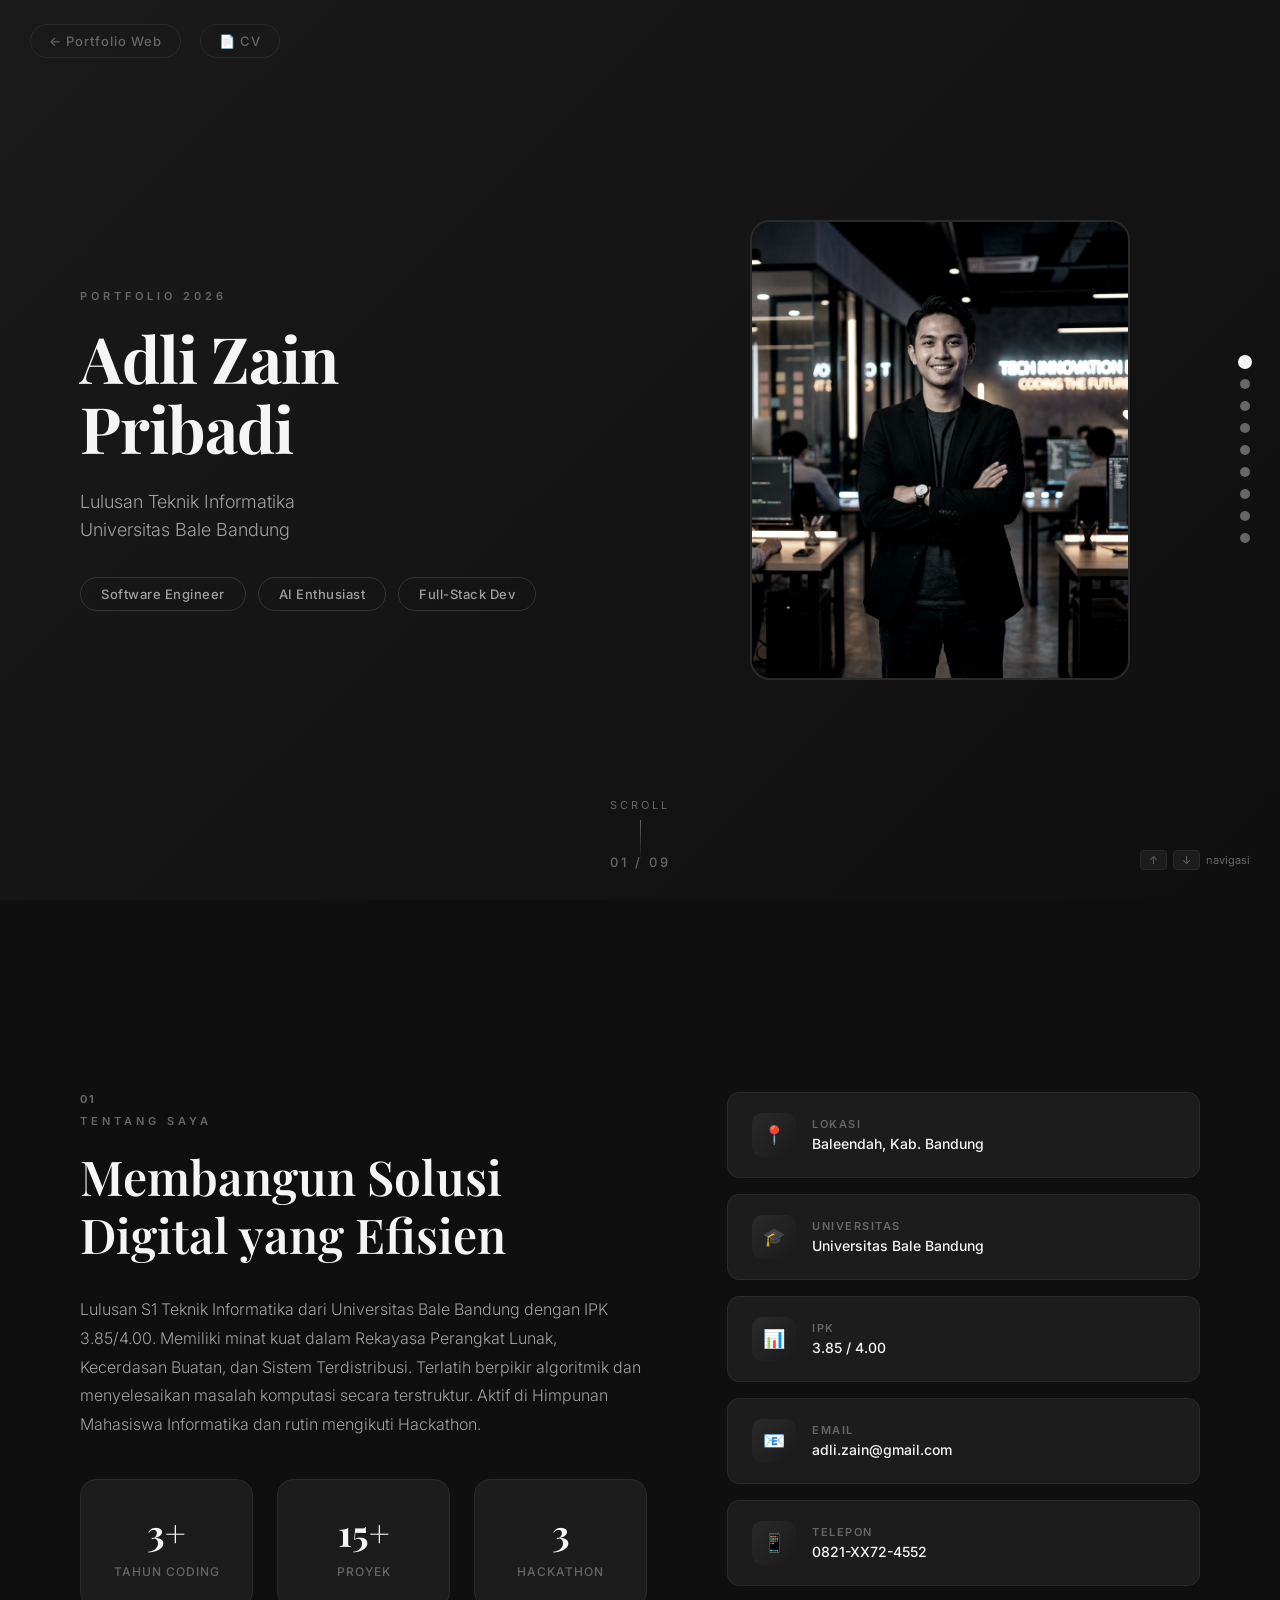
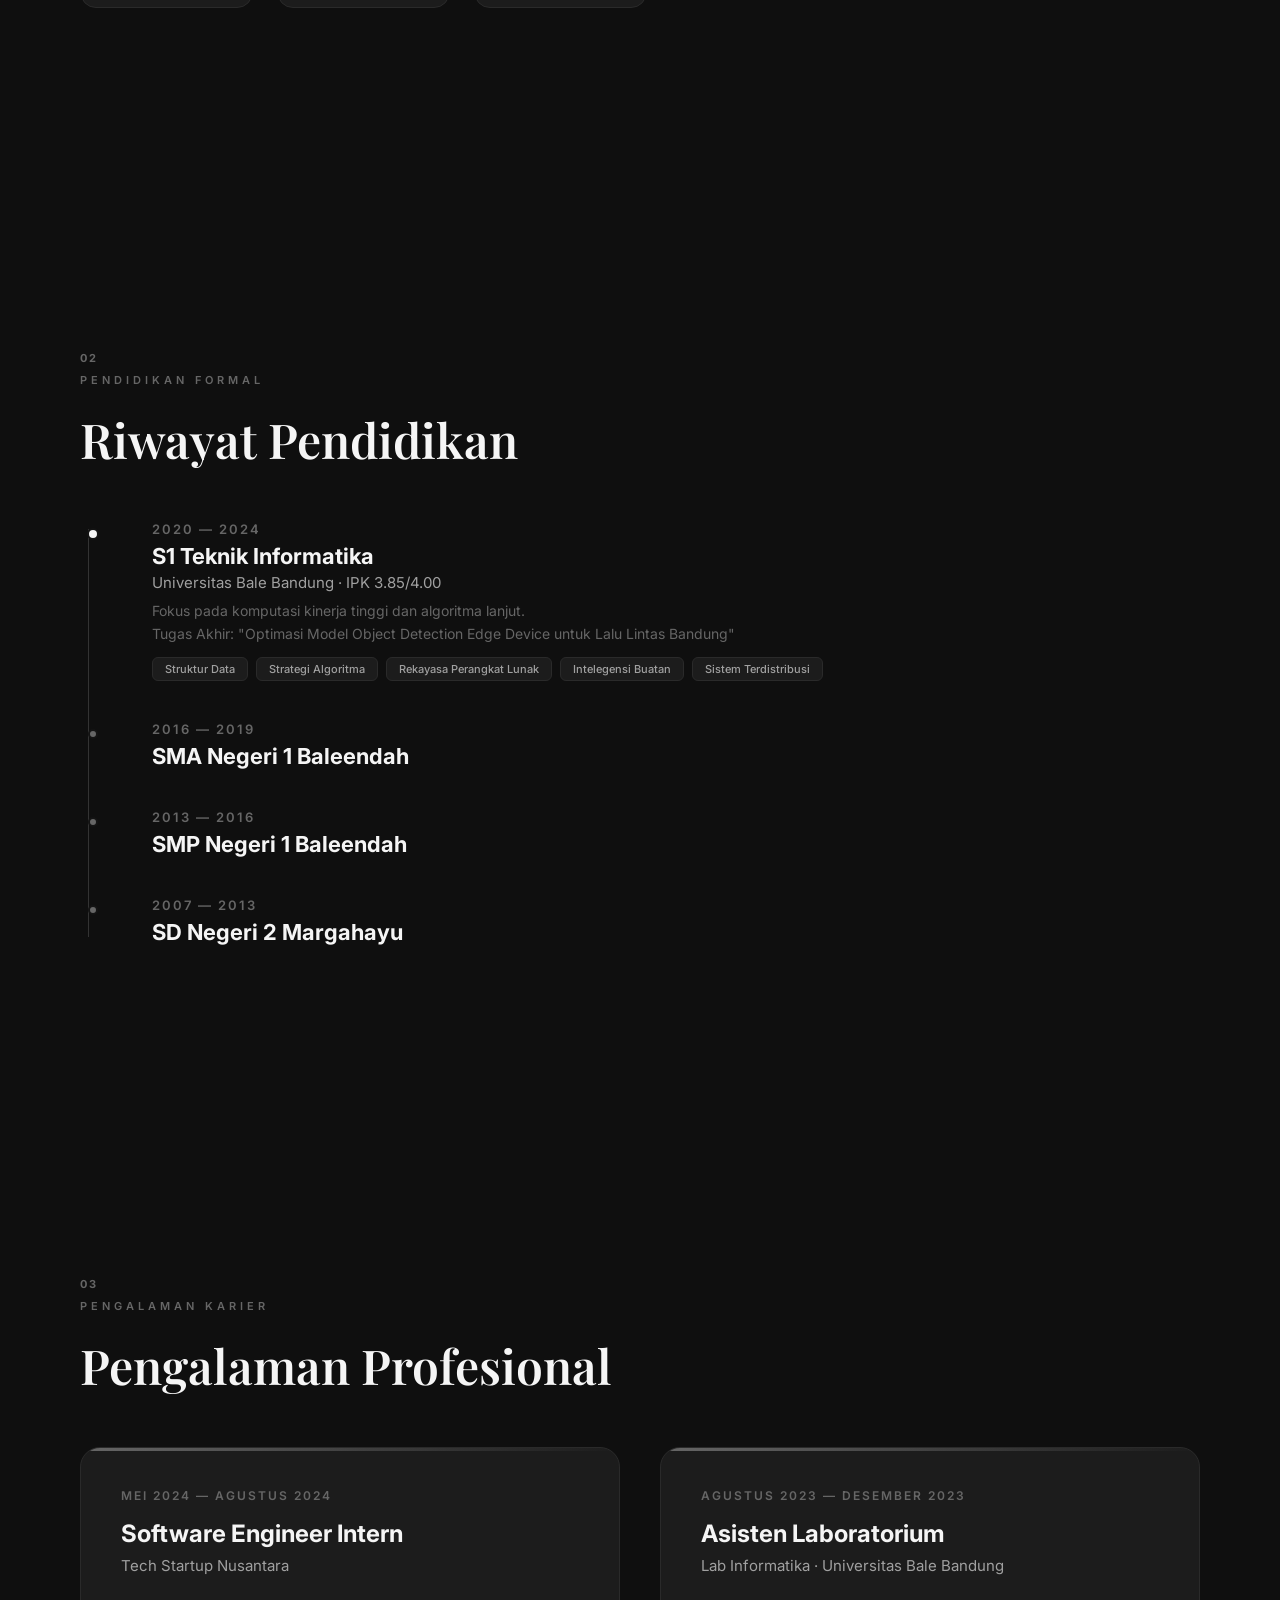
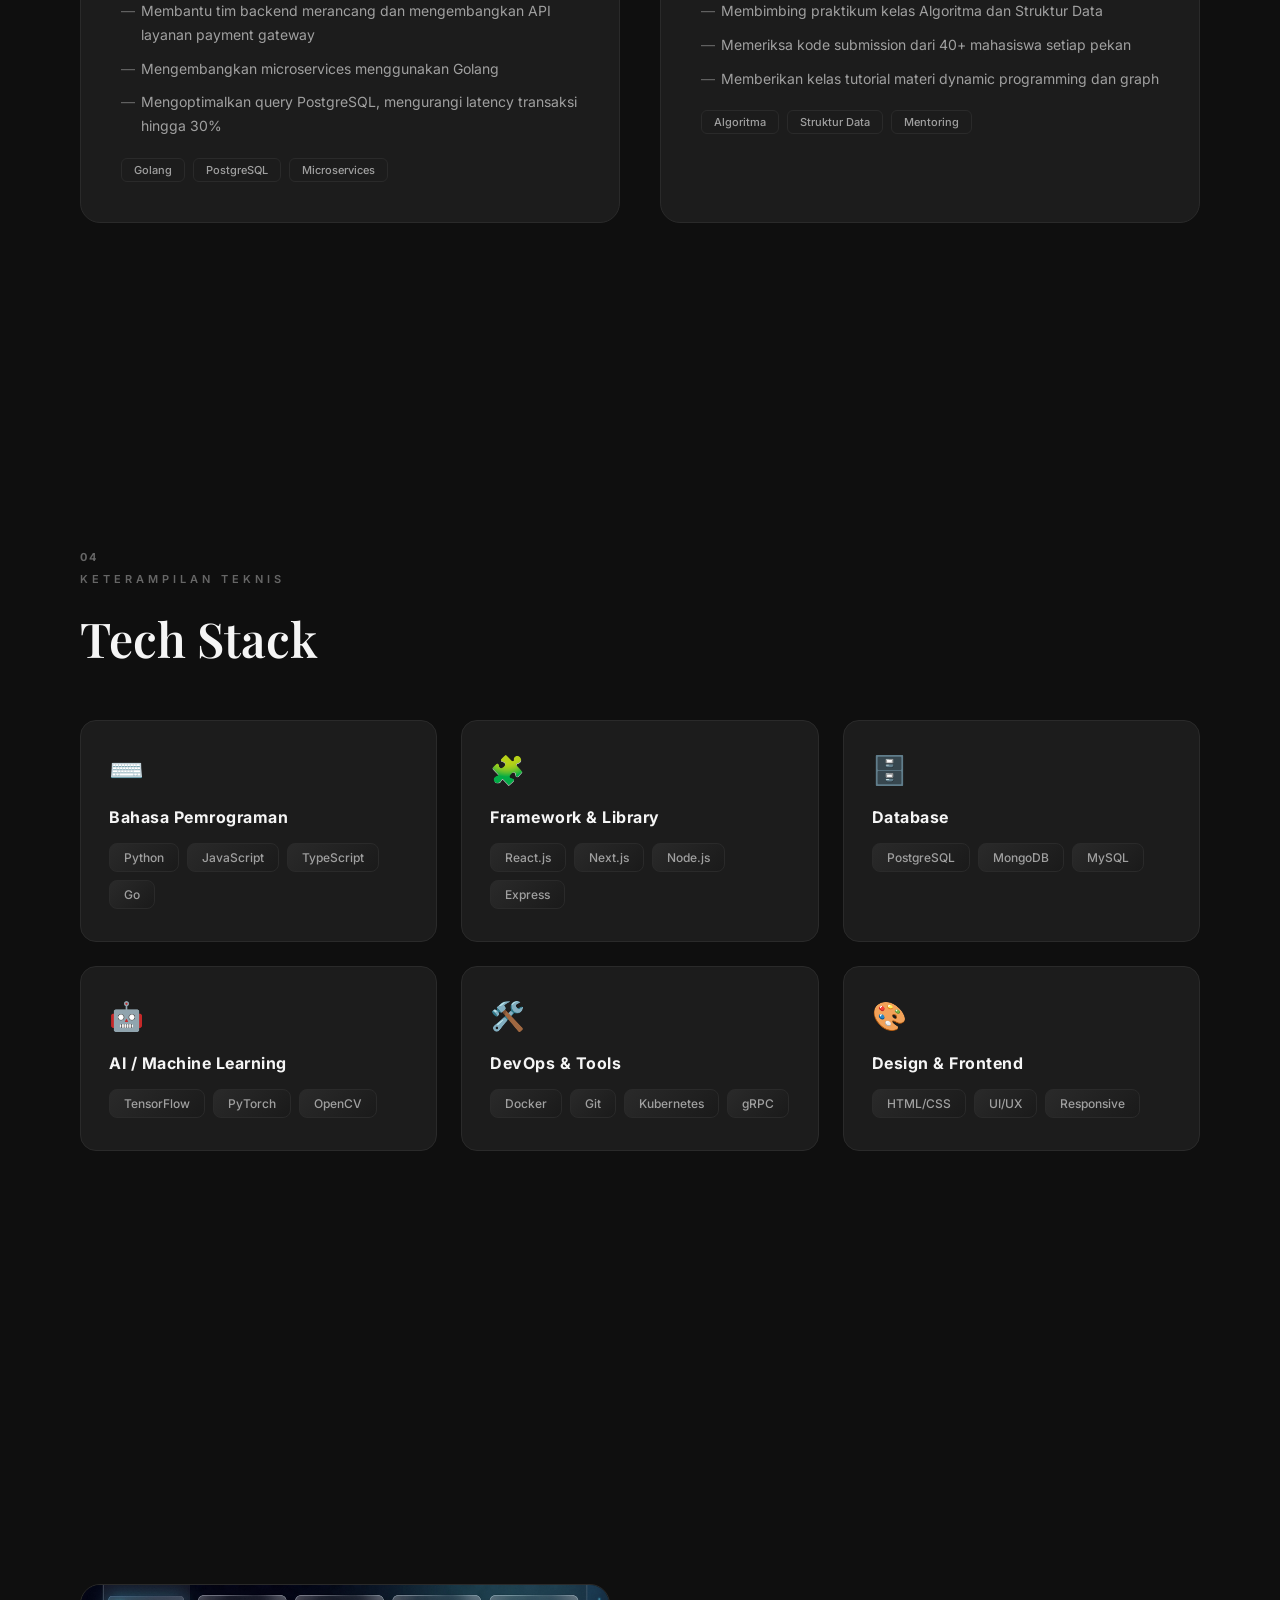
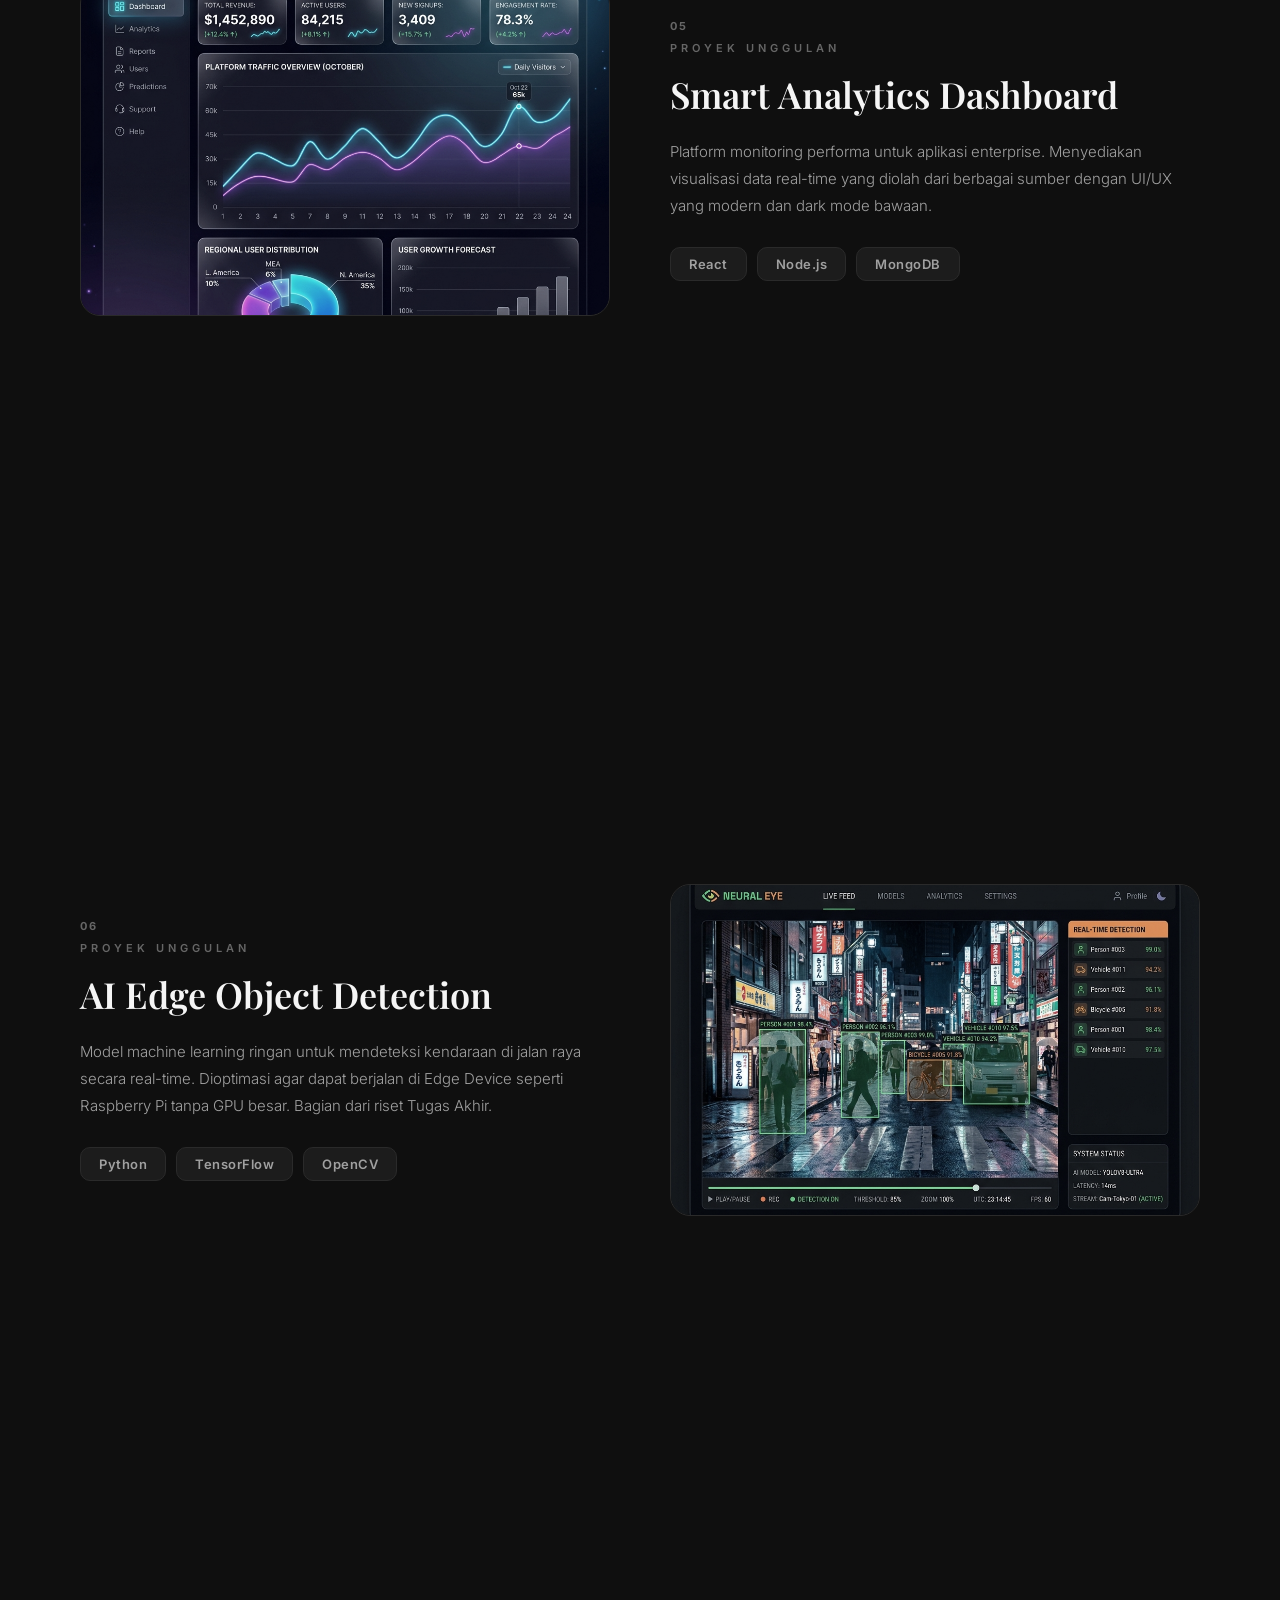
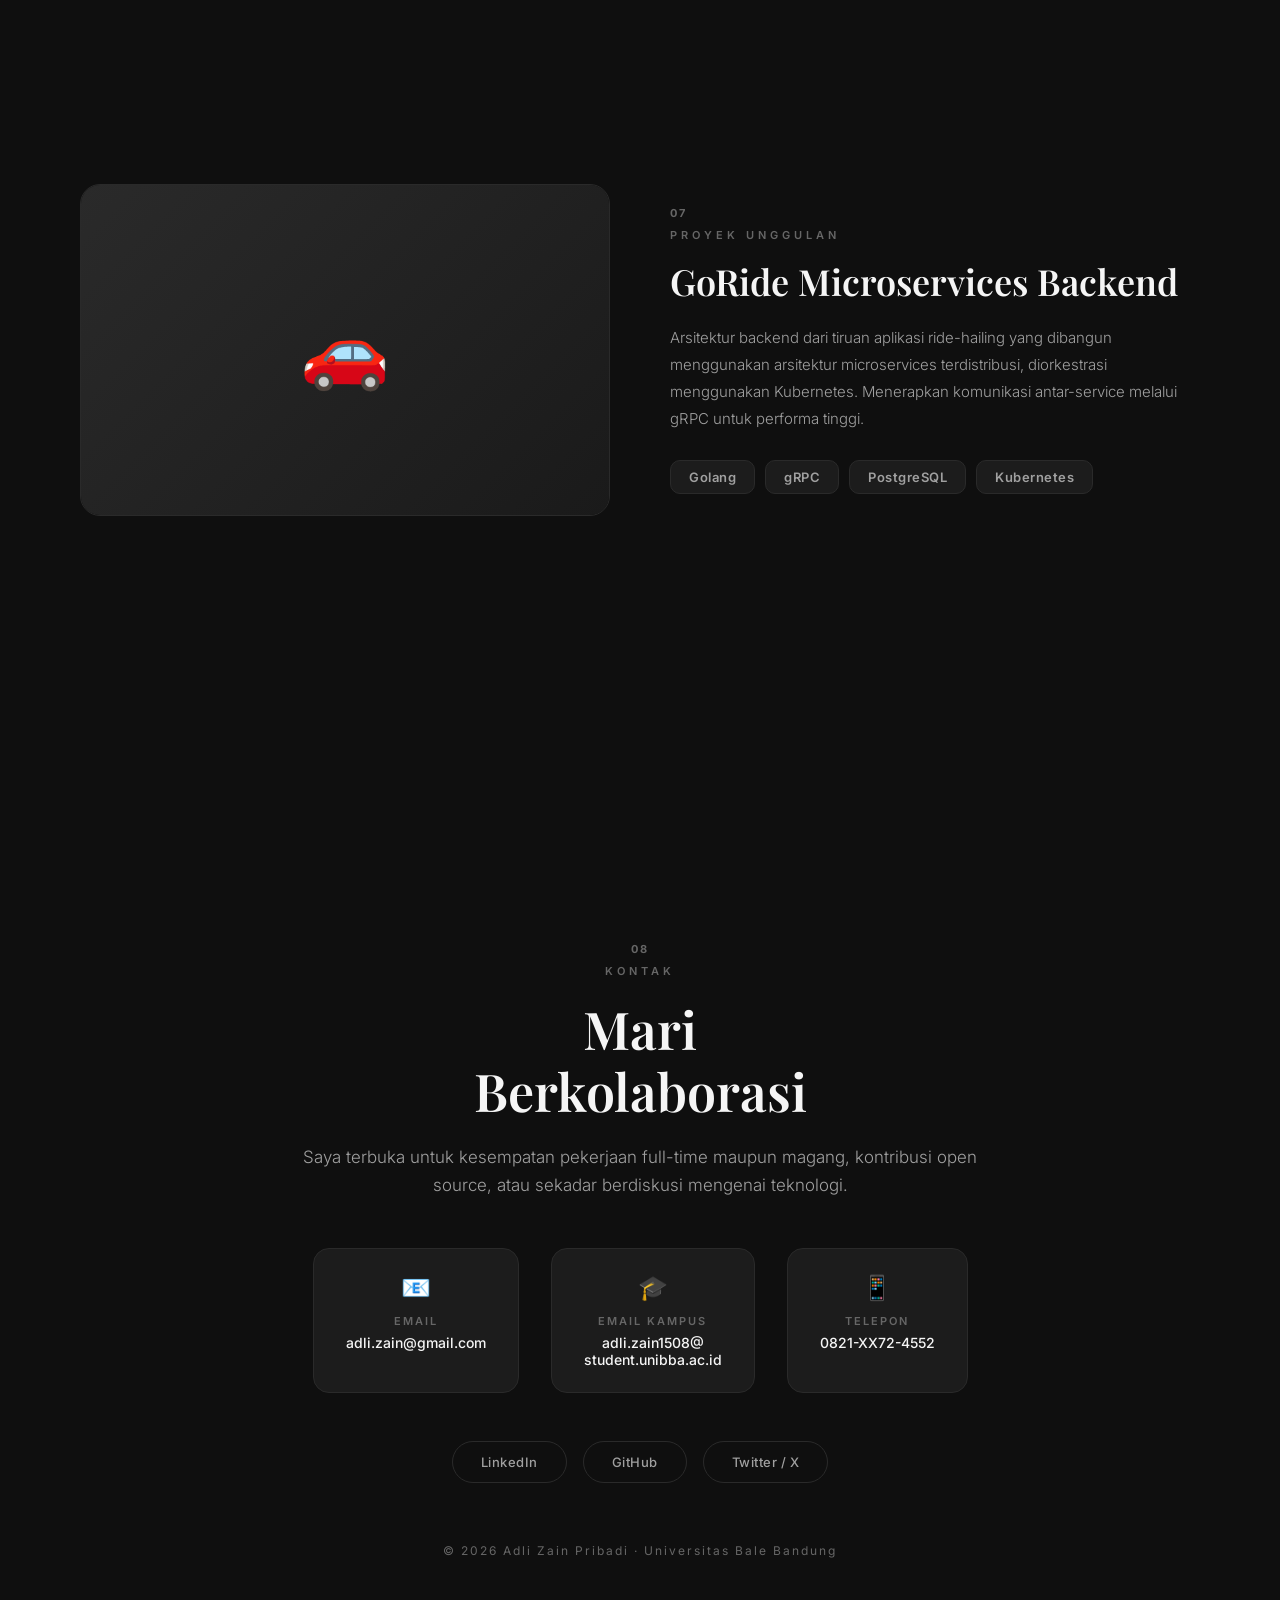
==== commit 7dde89c8: "Add cross-navigation links between pages" ====
--- a/portfolio-slides.html
+++ b/portfolio-slides.html
@@ -807,6 +807,10 @@
     </style>
 </head>
 <body>
+
+    <!-- Back to Main Portfolio -->
+    <a href="index.html" style="position:fixed;top:24px;left:30px;z-index:1001;font-size:13px;color:#666;text-decoration:none;font-weight:500;letter-spacing:1px;padding:8px 18px;border:1px solid #2a2a2a;border-radius:100px;transition:all 0.3s;font-family:'Inter',sans-serif;" onmouseover="this.style.color='#f5f5f5';this.style.borderColor='#555'" onmouseout="this.style.color='#666';this.style.borderColor='#2a2a2a'">← Portfolio Web</a>
+    <a href="cv.html" style="position:fixed;top:24px;left:200px;z-index:1001;font-size:13px;color:#666;text-decoration:none;font-weight:500;letter-spacing:1px;padding:8px 18px;border:1px solid #2a2a2a;border-radius:100px;transition:all 0.3s;font-family:'Inter',sans-serif;" onmouseover="this.style.color='#f5f5f5';this.style.borderColor='#555'" onmouseout="this.style.color='#666';this.style.borderColor='#2a2a2a'">📄 CV</a>
 
     <!-- Navigation Dots -->
     <nav class="nav-dots" id="navDots">
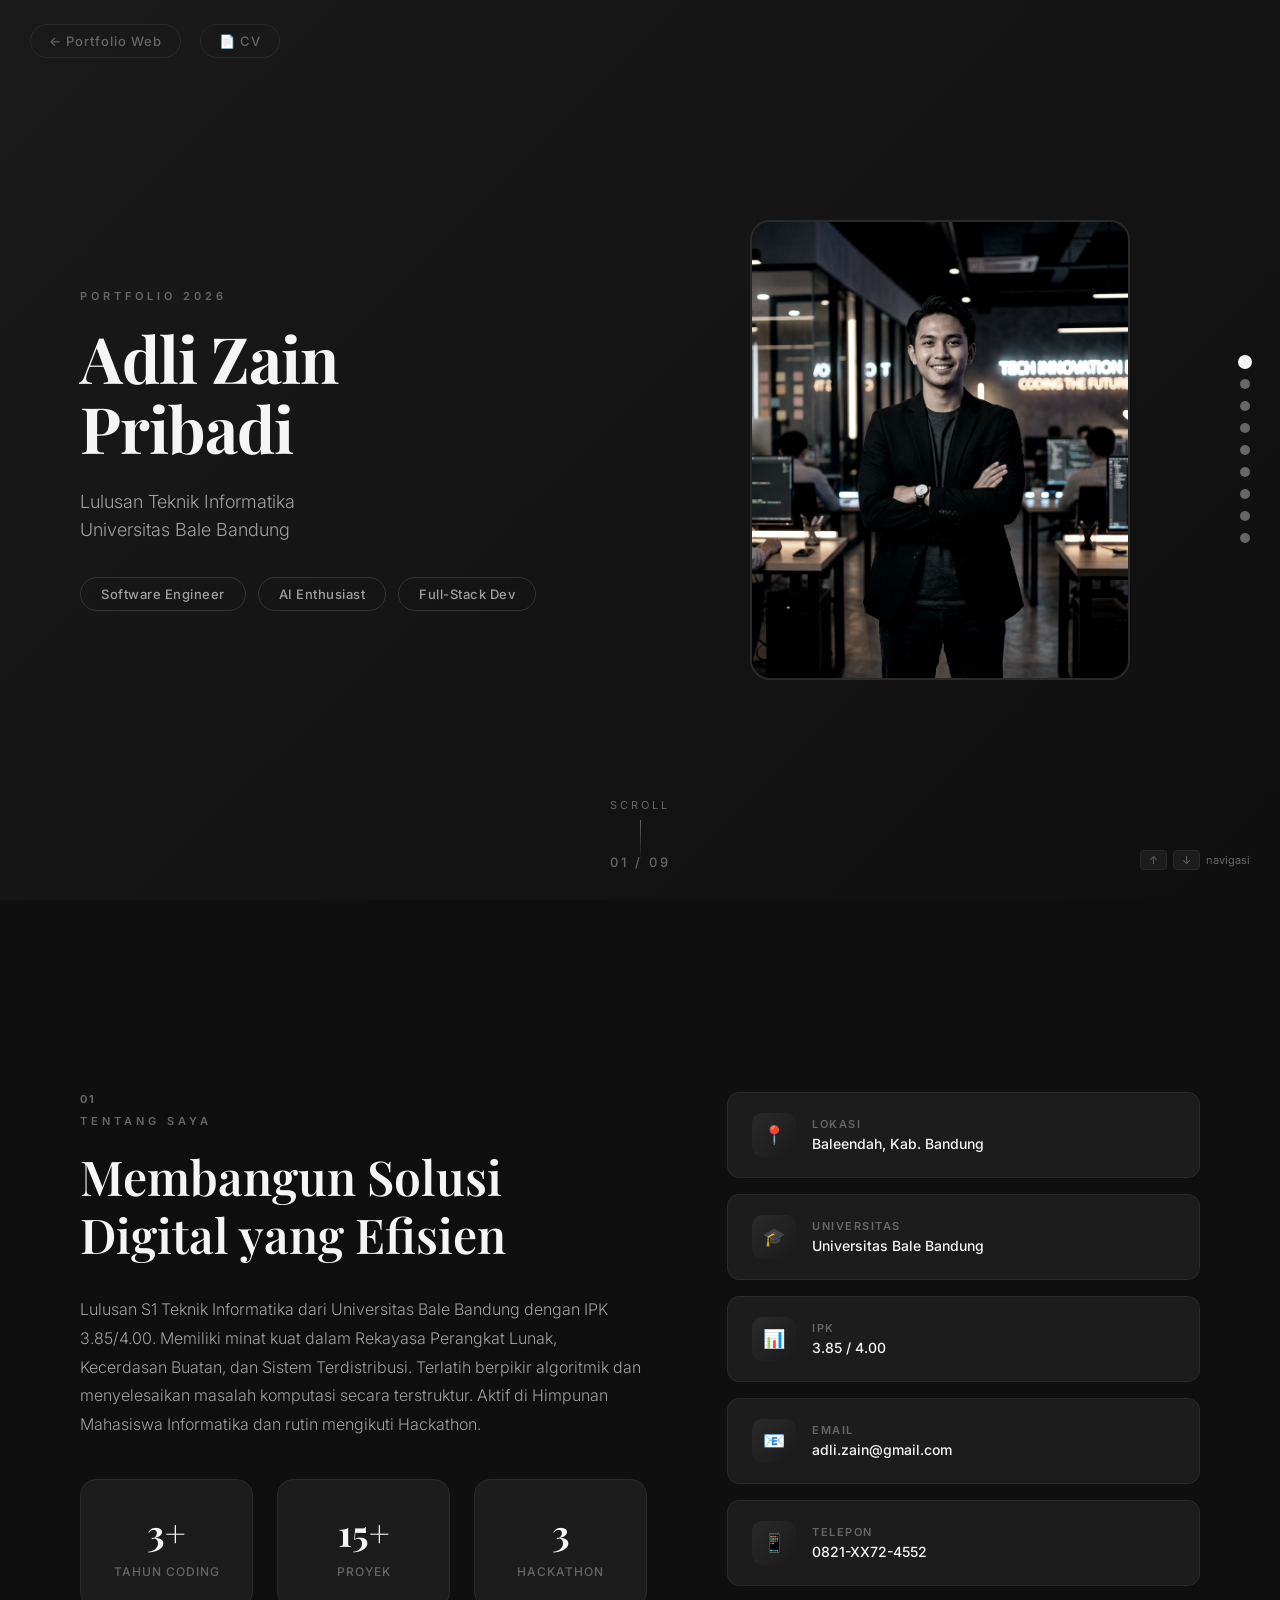
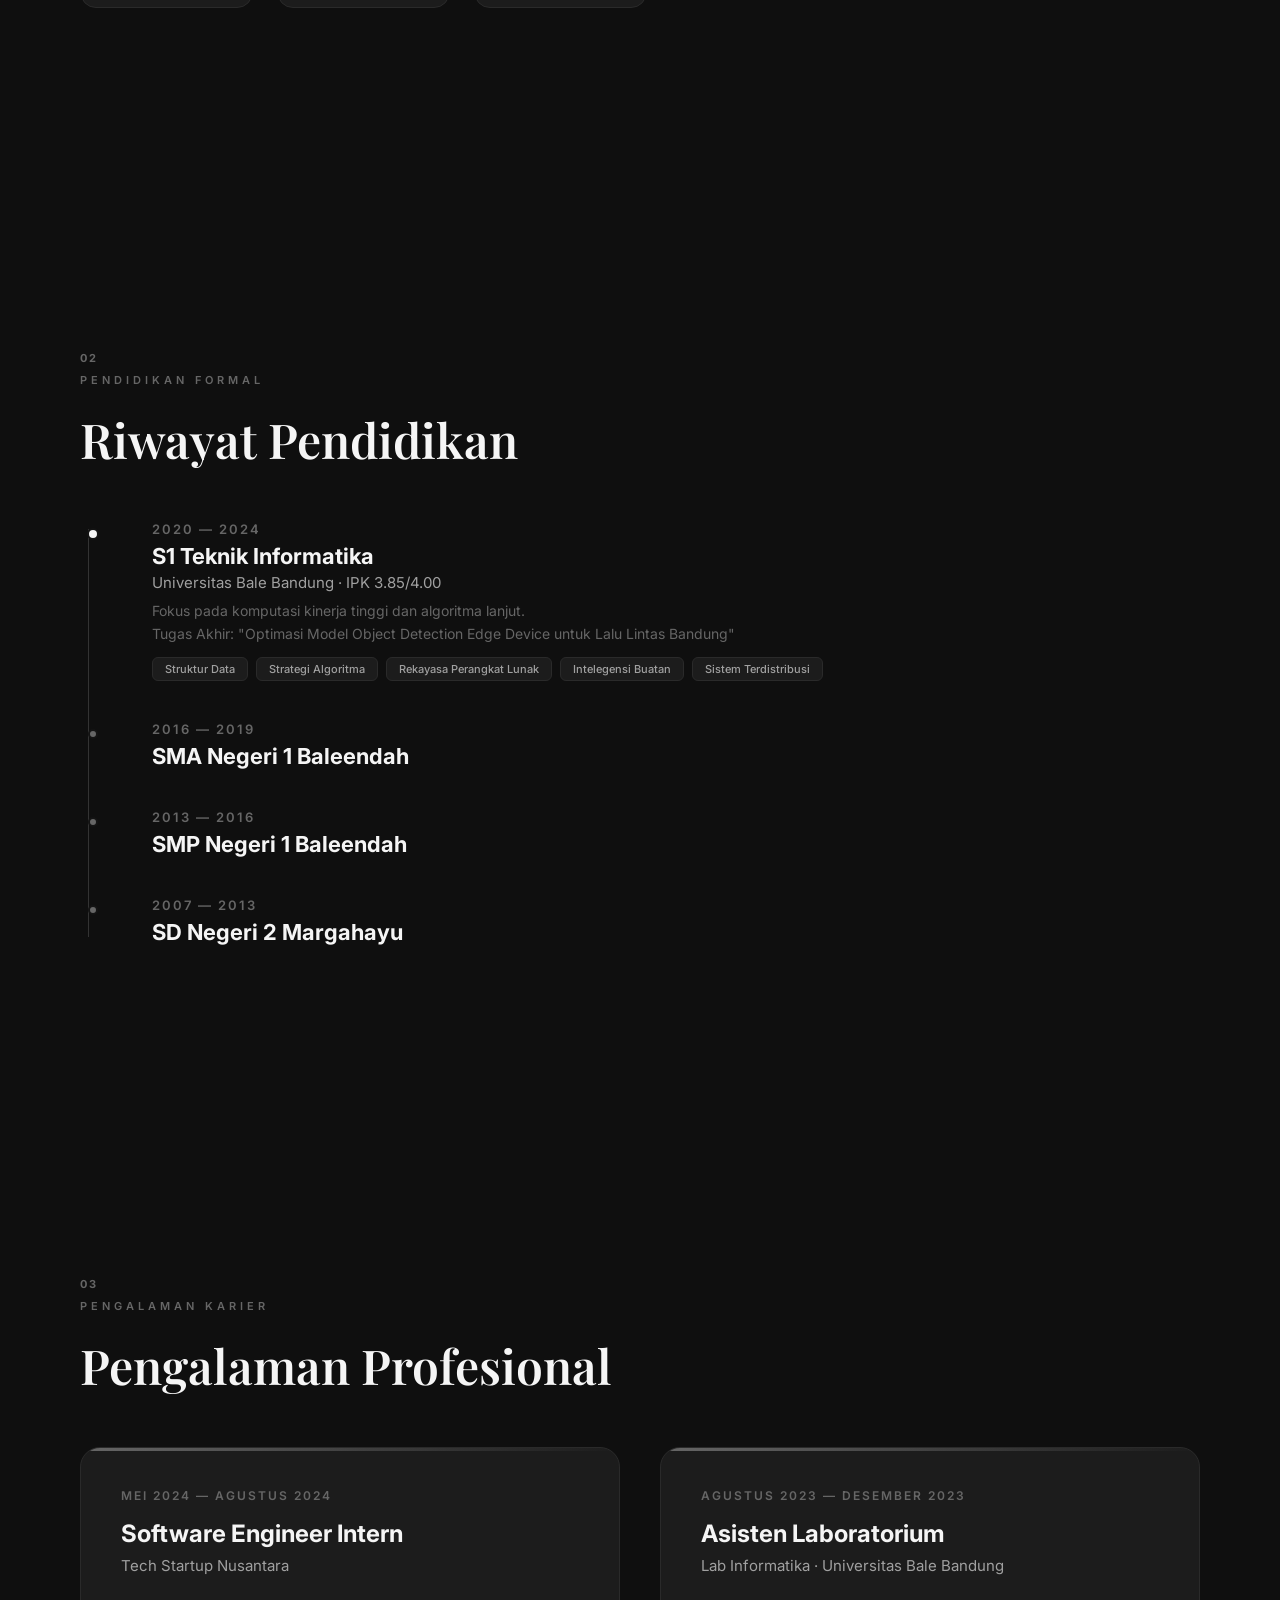
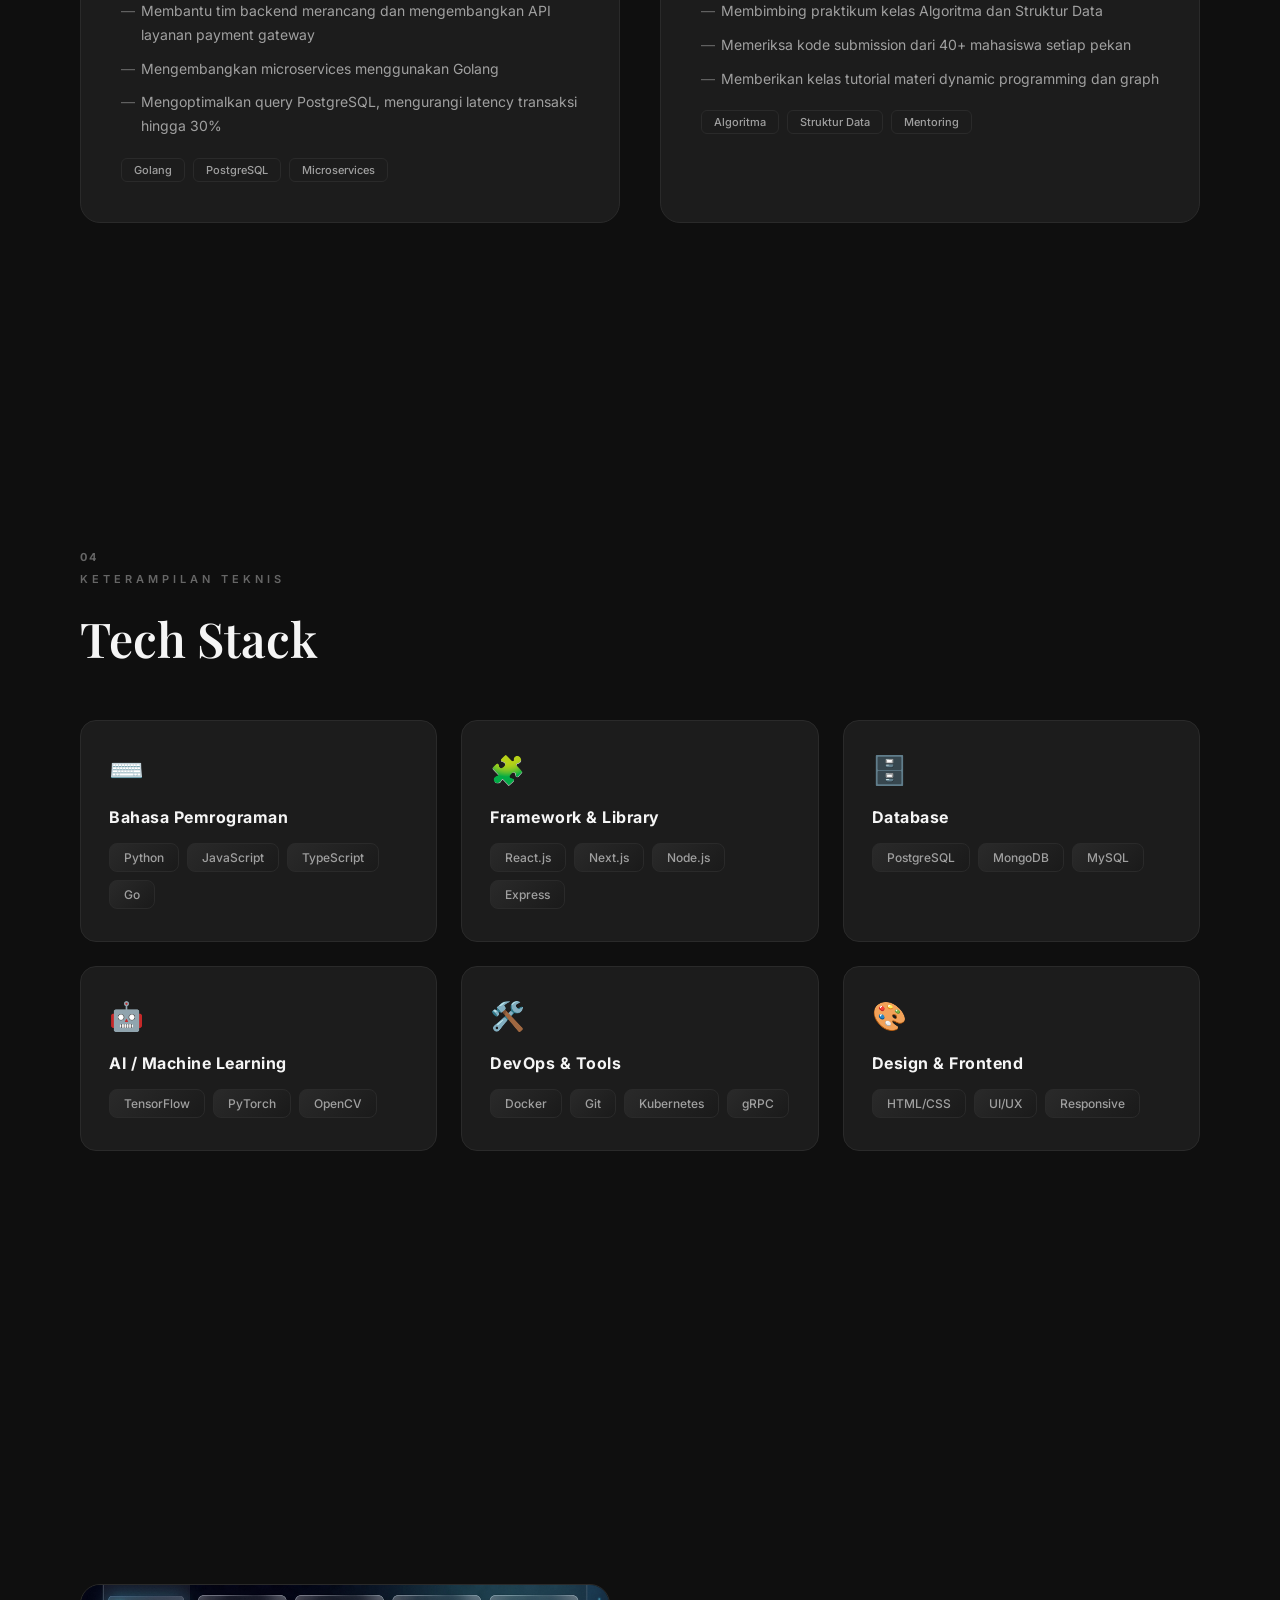
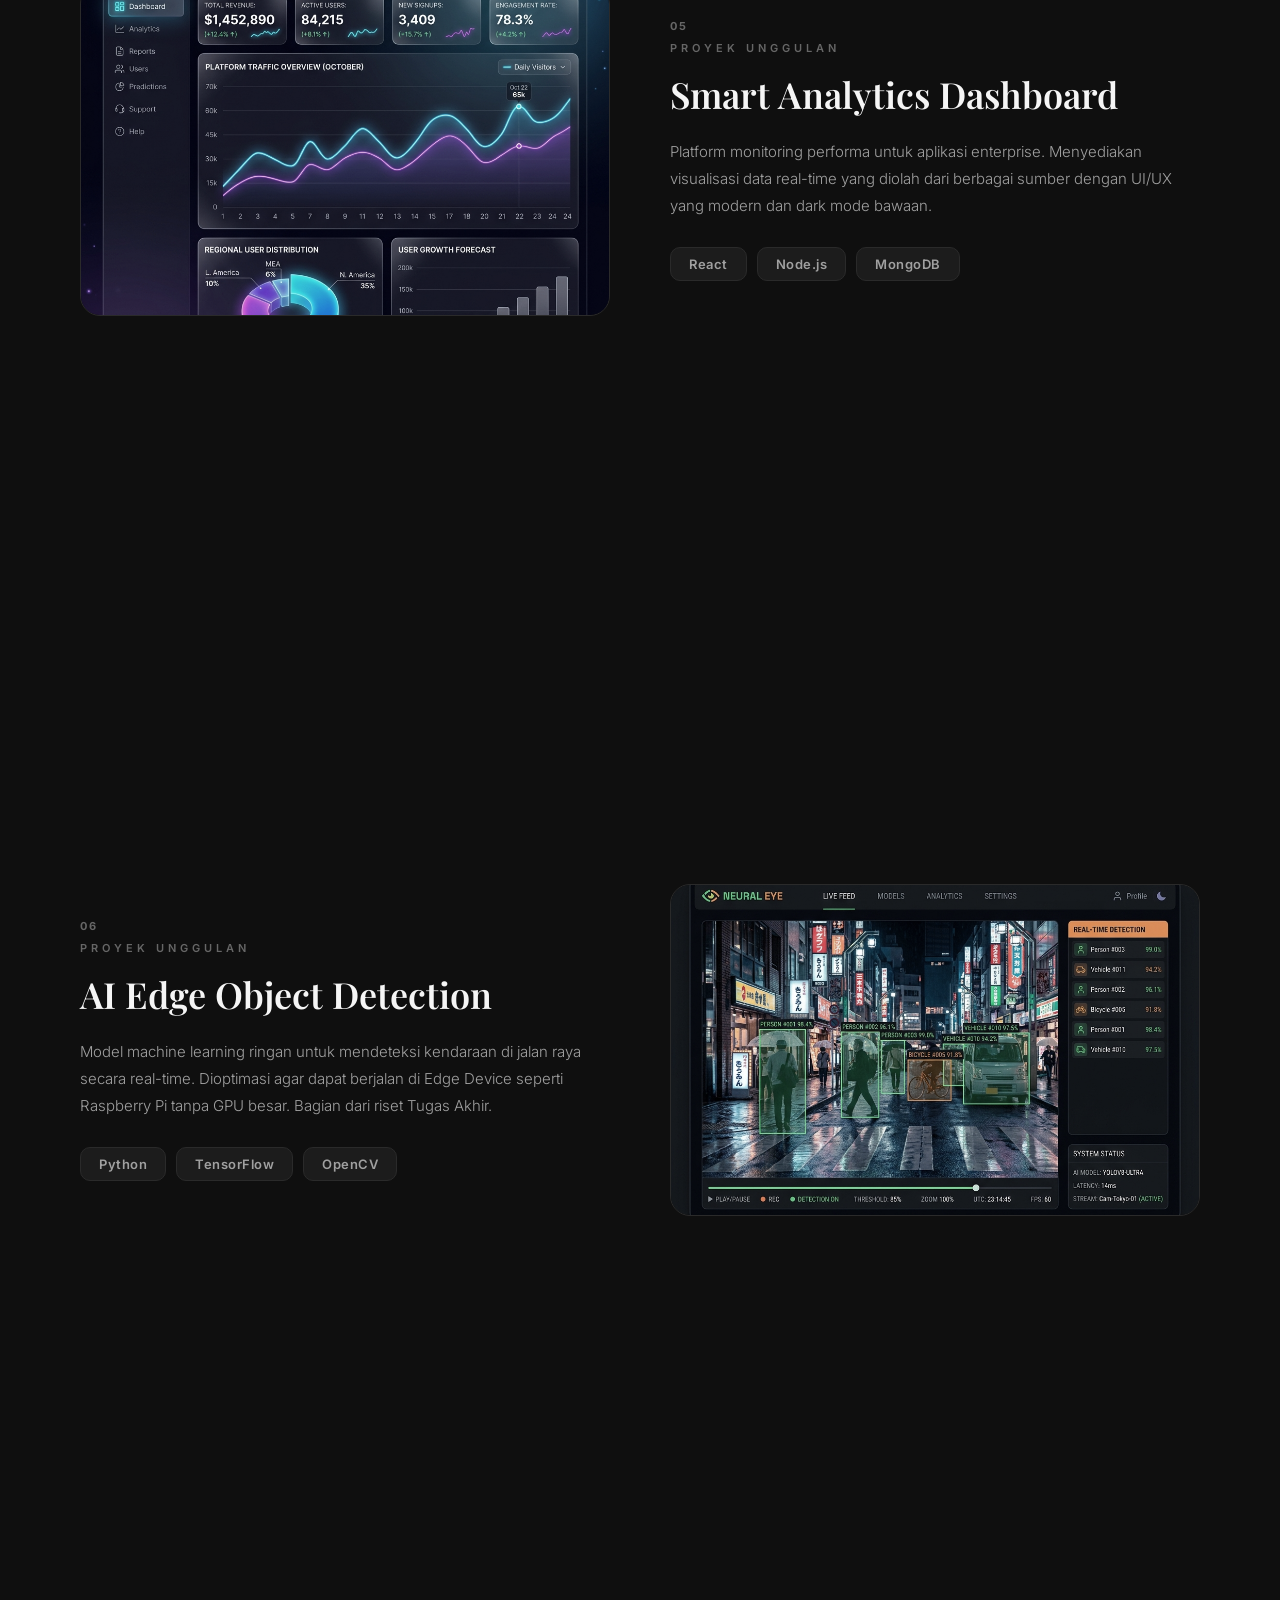
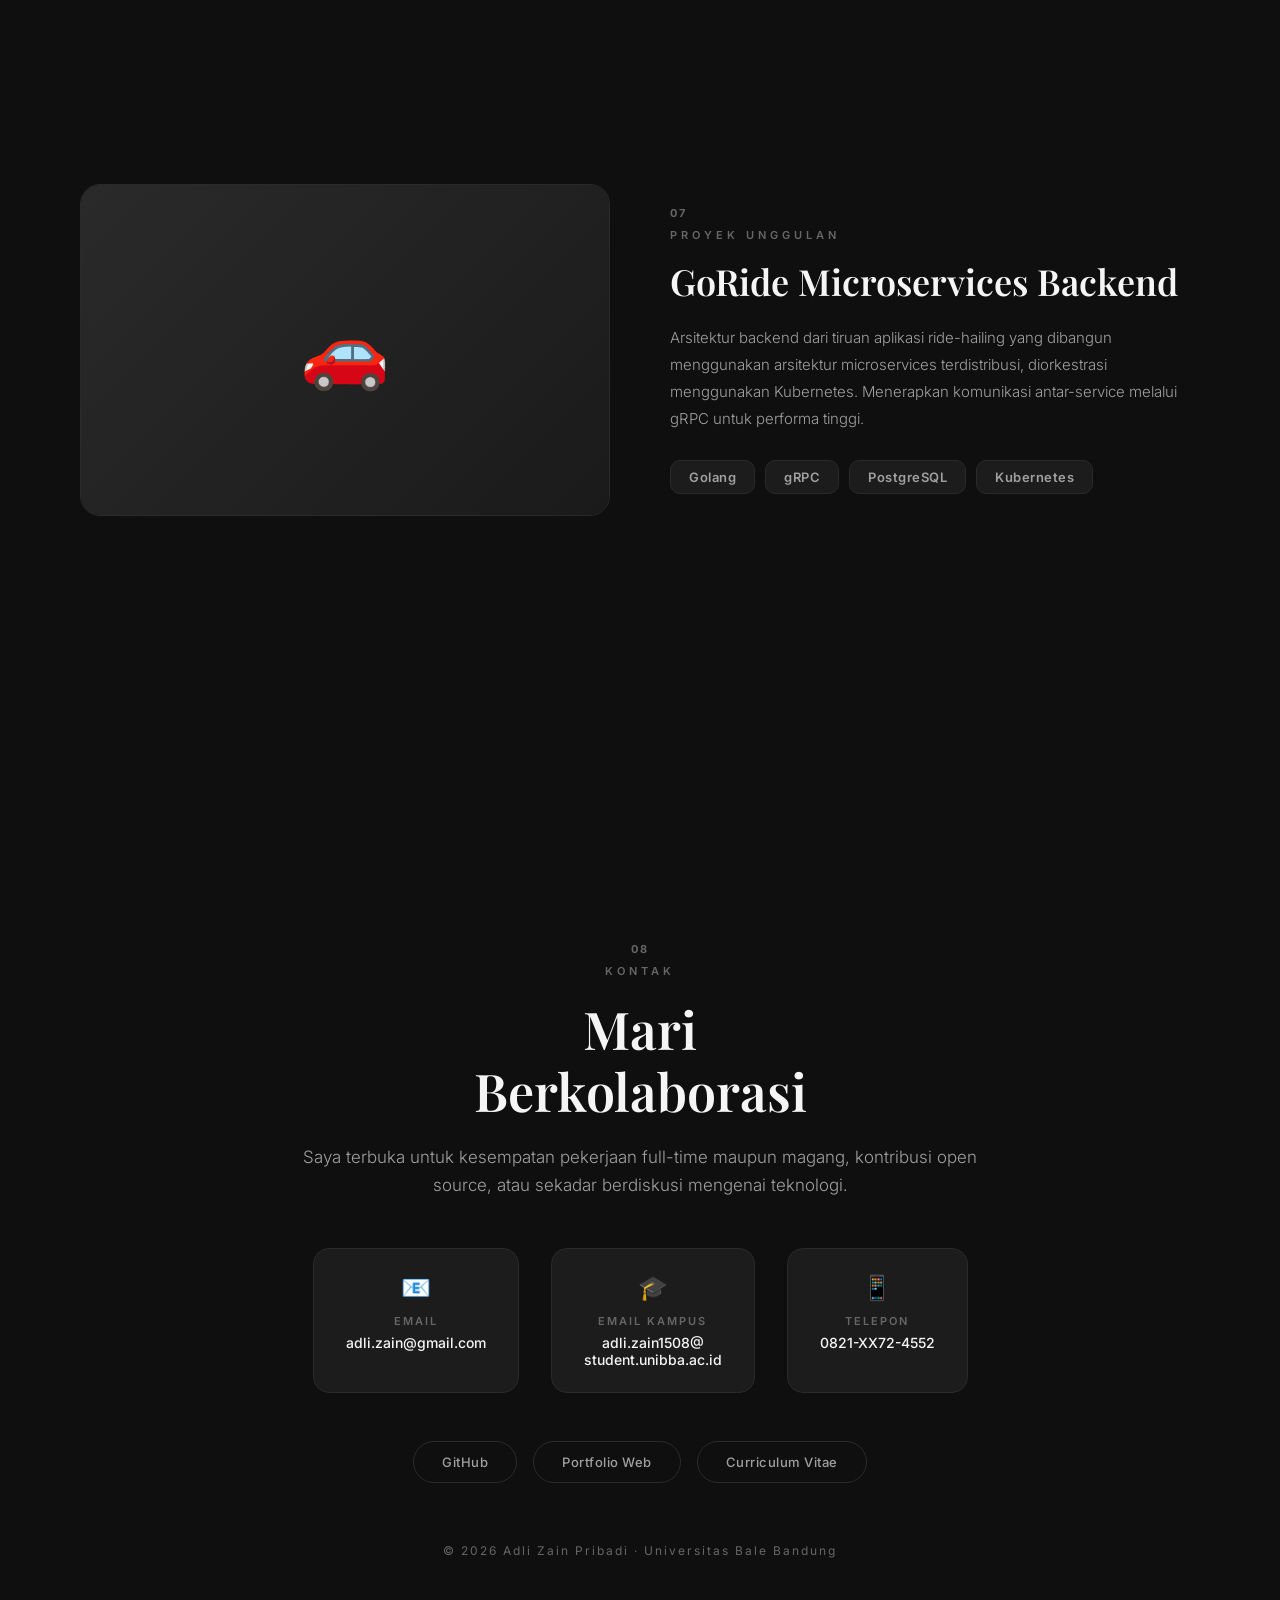
==== commit 10b51f29: "Update links and direct button to slide presentation" ====
--- a/portfolio-slides.html
+++ b/portfolio-slides.html
@@ -1193,9 +1193,9 @@
                 </div>
 
                 <div class="social-links">
-                    <a href="#" class="social-link">LinkedIn</a>
-                    <a href="#" class="social-link">GitHub</a>
-                    <a href="#" class="social-link">Twitter / X</a>
+                    <a href="https://github.com/adlizainpribadi65-alt" target="_blank" class="social-link">GitHub</a>
+                    <a href="index.html" class="social-link">Portfolio Web</a>
+                    <a href="cv.html" class="social-link">Curriculum Vitae</a>
                 </div>
 
                 <div class="footer-line">
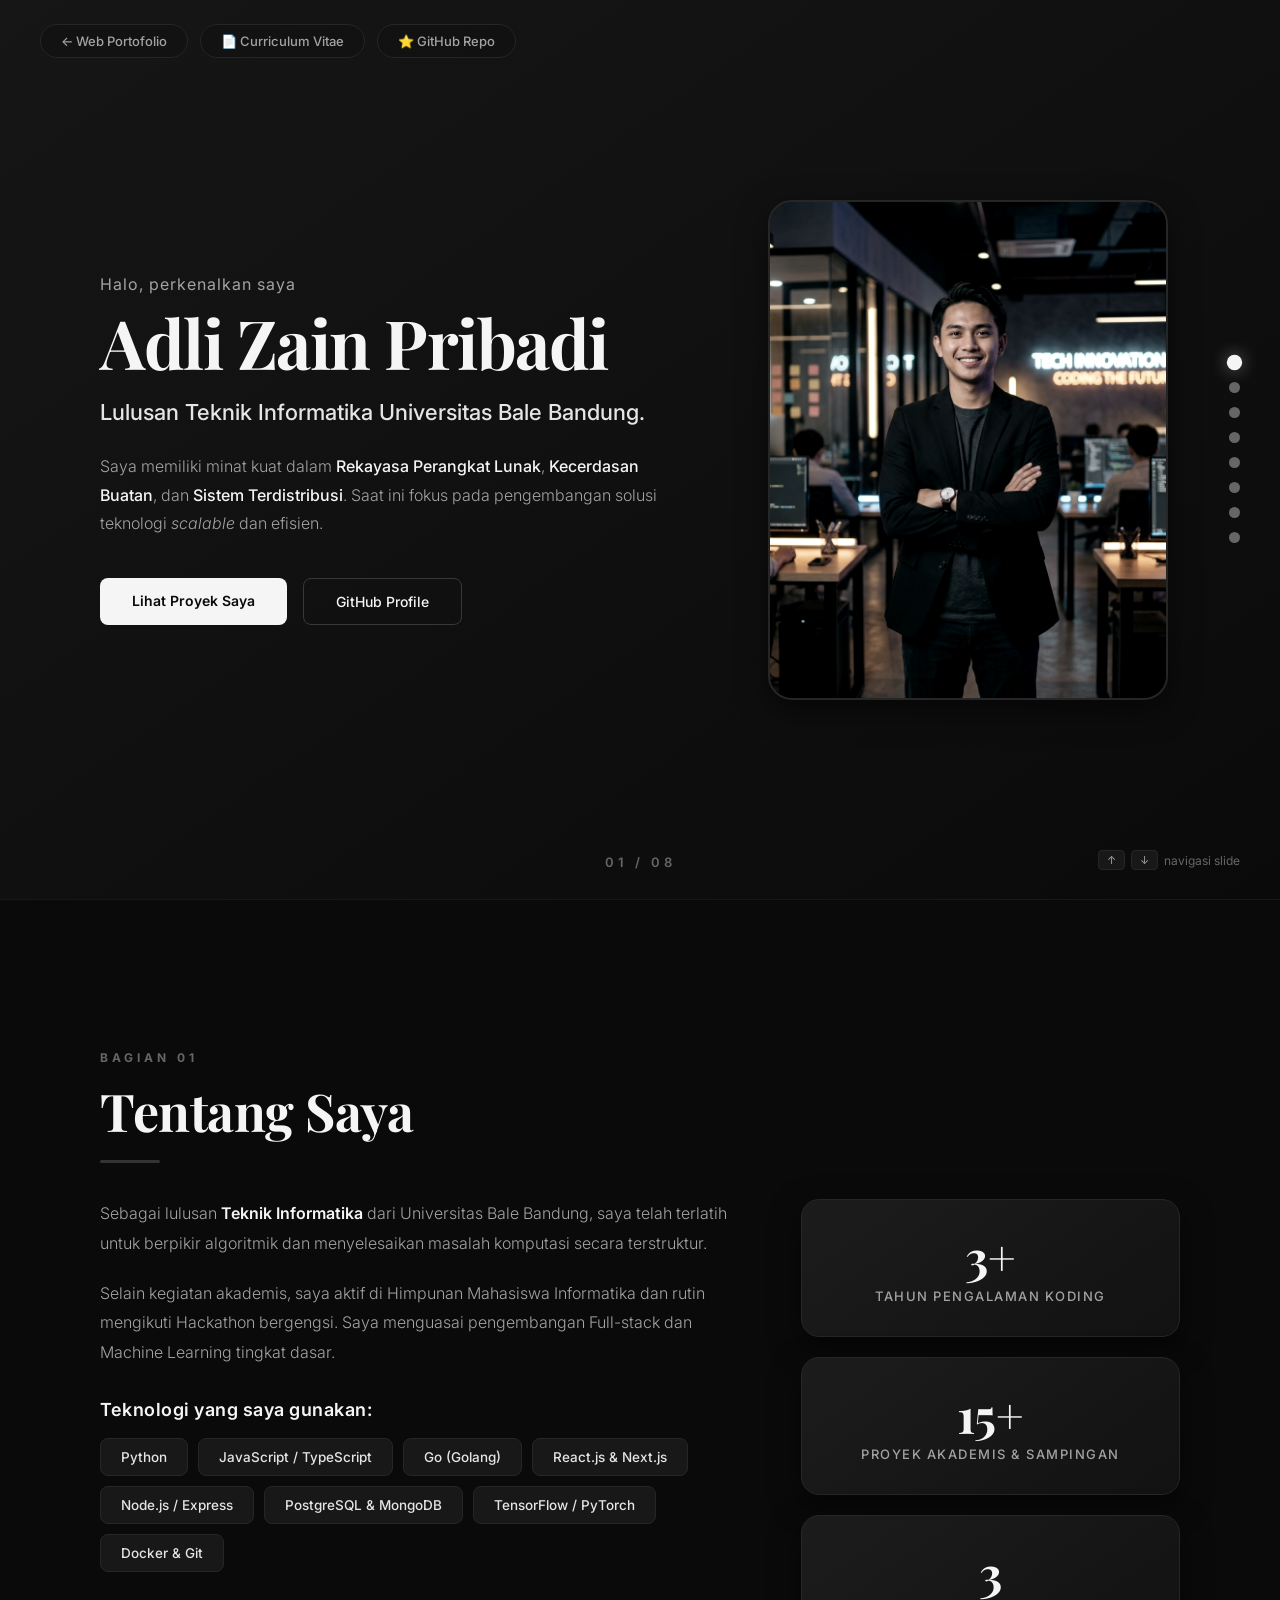
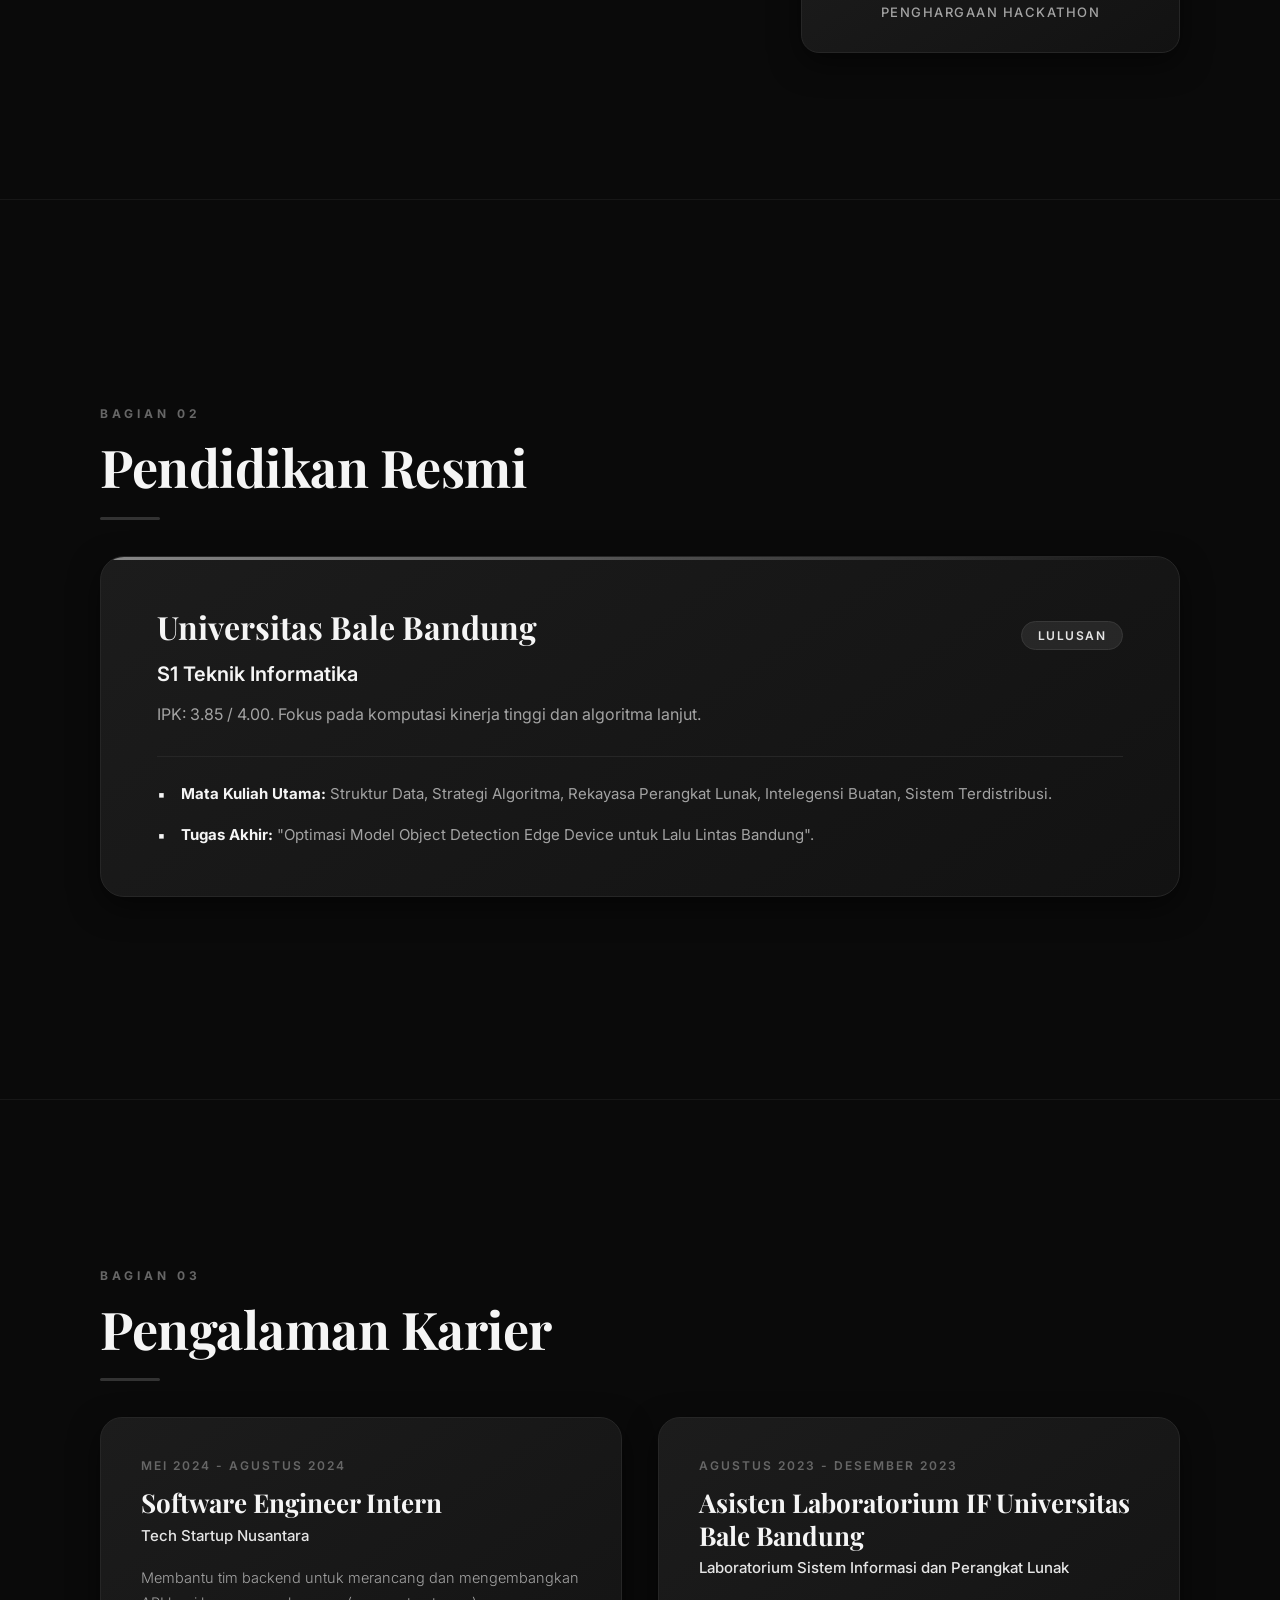
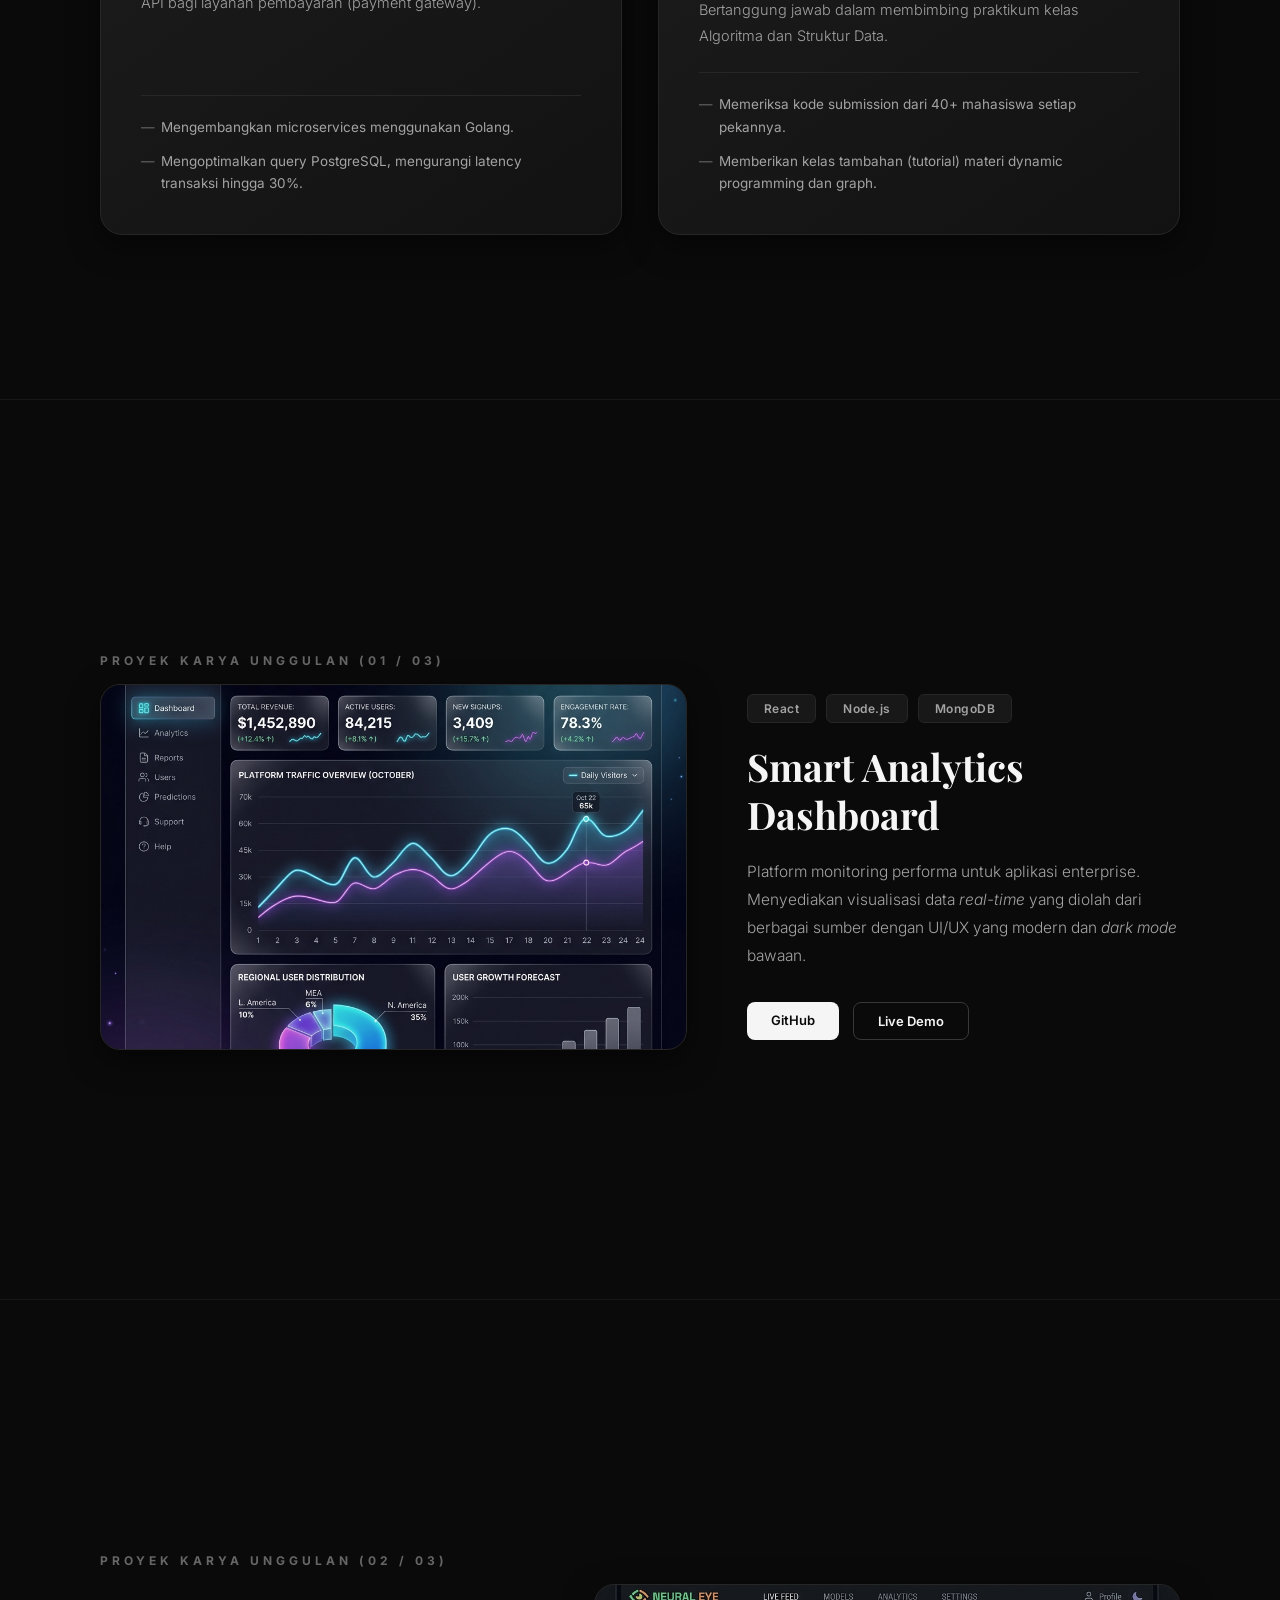
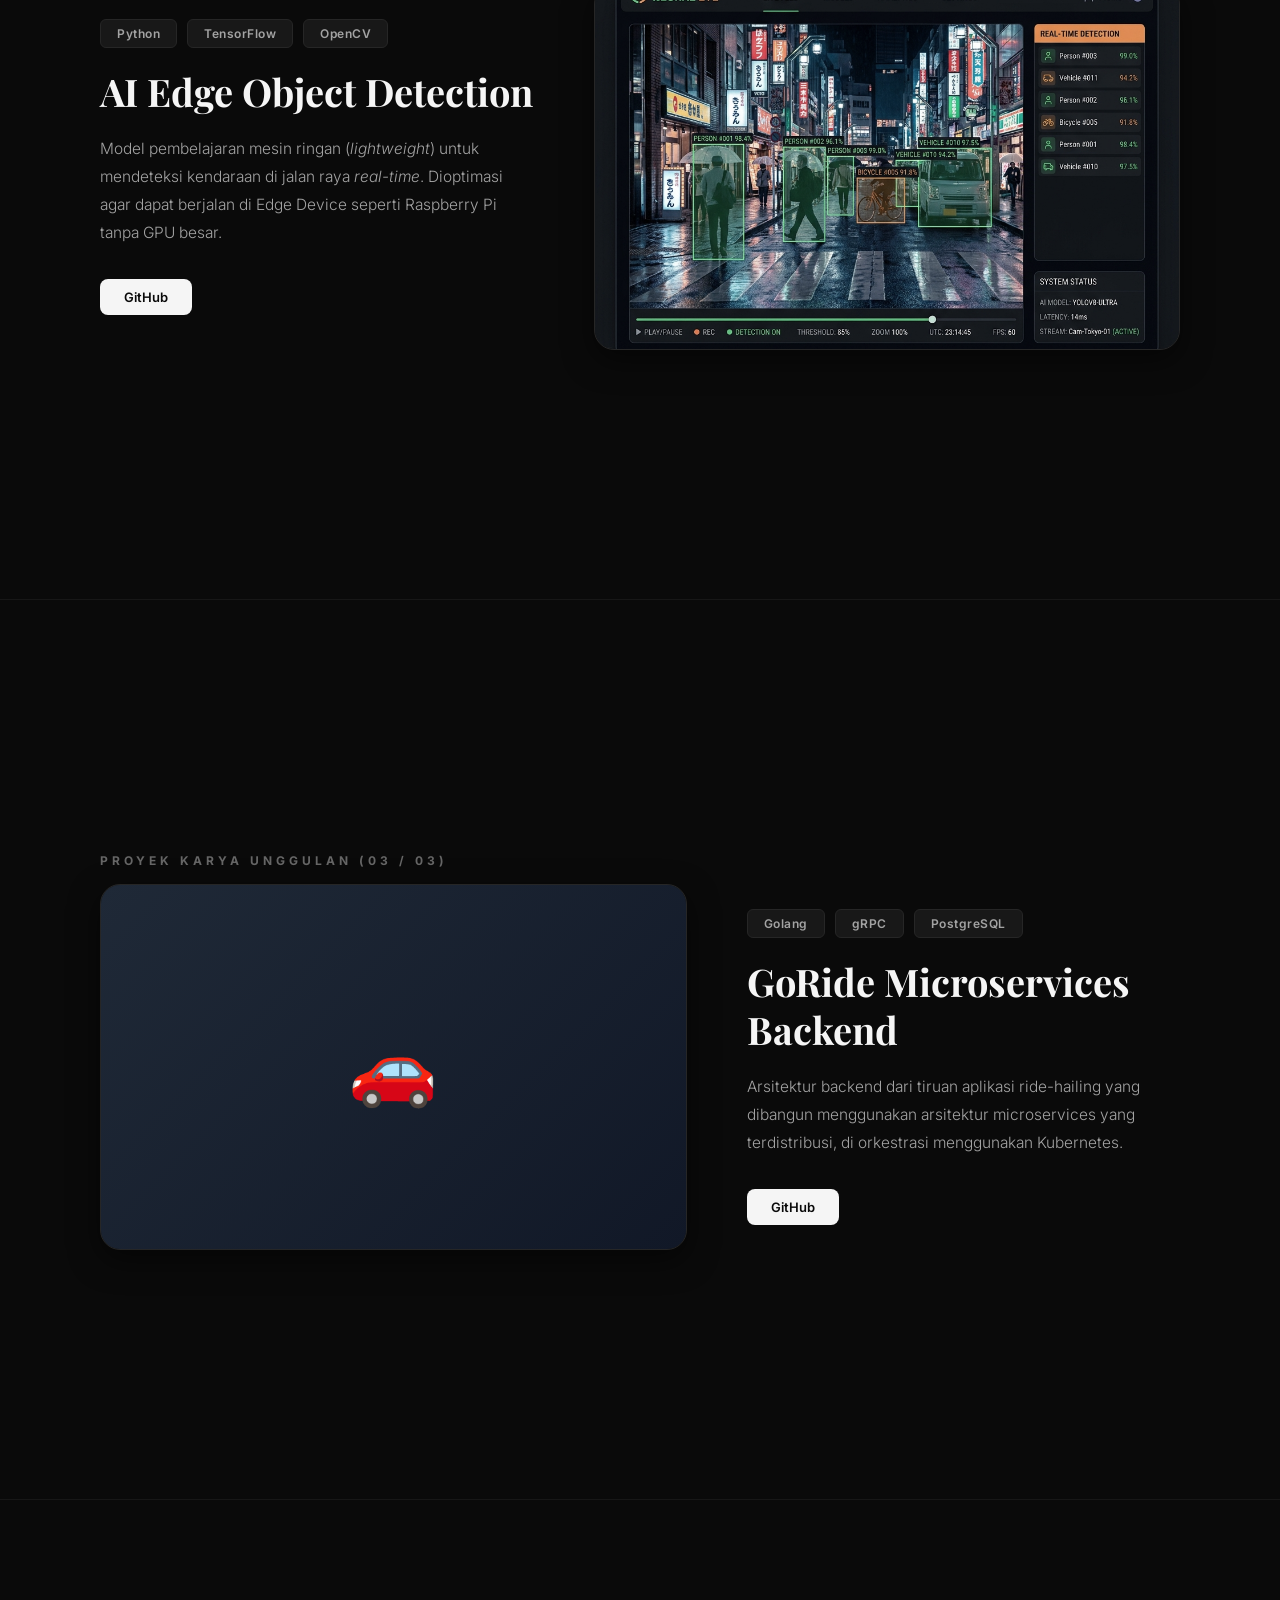
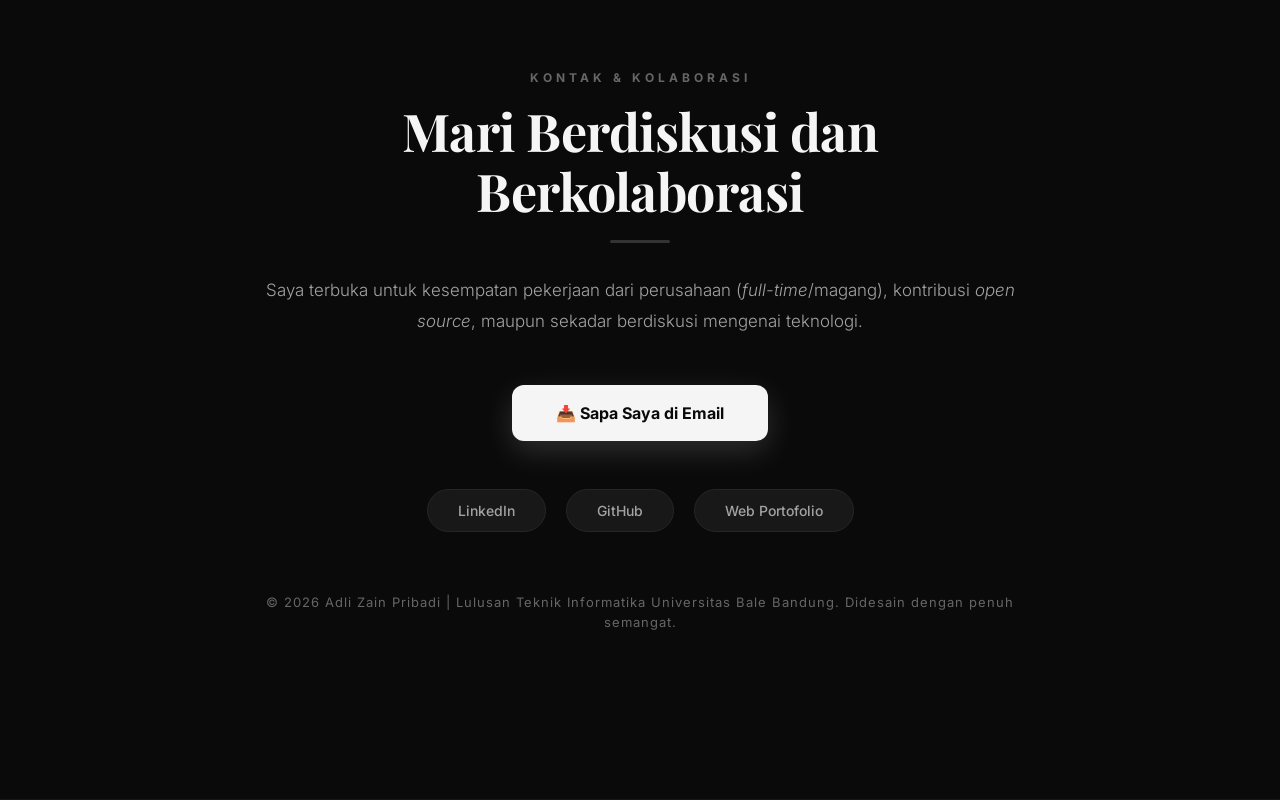
==== commit b9ae056f: "Synchronize slide content exactly with index.html with professional PPT design" ====
--- a/portfolio-slides.html
+++ b/portfolio-slides.html
@@ -3,38 +3,45 @@
 <head>
     <meta charset="UTF-8">
     <meta name="viewport" content="width=device-width, initial-scale=1.0">
-    <title>Portfolio — Adli Zain Pribadi</title>
-    <link href="https://fonts.googleapis.com/css2?family=Inter:wght@300;400;500;600;700;800;900&family=Playfair+Display:wght@400;500;600;700&display=swap" rel="stylesheet">
+    <title>Portofolio Presentasi - Lulusan Teknik Informatika Universitas Bale Bandung</title>
+    <link rel="preconnect" href="https://fonts.googleapis.com">
+    <link rel="preconnect" href="https://fonts.gstatic.com" crossorigin>
+    <link href="https://fonts.googleapis.com/css2?family=Inter:wght@300;400;500;600;700;800;900&family=Playfair+Display:ital,wght@0,400;0,600;0,700;0,900;1,400&display=swap" rel="stylesheet">
     <style>
         *, *::before, *::after { margin: 0; padding: 0; box-sizing: border-box; }
 
         :root {
-            --bg-dark: #0f0f0f;
-            --bg-slide: #141414;
-            --bg-card: #1c1c1c;
-            --bg-card-hover: #242424;
+            --bg-dark: #0a0a0a;
+            --bg-slide: #111111;
+            --bg-card: #181818;
+            --bg-card-hover: #222222;
             --text-primary: #f5f5f5;
-            --text-secondary: #a0a0a0;
+            --text-secondary: #a3a3a3;
             --text-muted: #666666;
-            --accent: #d4d4d4;
-            --accent-light: #e8e8e8;
-            --border: #2a2a2a;
-            --border-light: #333333;
-            --gradient-1: linear-gradient(135deg, #1a1a1a 0%, #0f0f0f 100%);
-            --gradient-2: linear-gradient(135deg, #2a2a2a 0%, #1a1a1a 100%);
-            --shadow: 0 4px 30px rgba(0,0,0,0.4);
-            --transition: all 0.4s cubic-bezier(0.25, 0.46, 0.45, 0.94);
-        }
-
-        html { scroll-behavior: smooth; scroll-snap-type: y mandatory; overflow-y: scroll; }
+            --accent: #e5e5e5;
+            --border: #262626;
+            --border-light: #383838;
+            --gradient-1: linear-gradient(145deg, #161616 0%, #0a0a0a 100%);
+            --gradient-card: linear-gradient(145deg, #1c1c1c 0%, #121212 100%);
+            --shadow-card: 0 10px 30px rgba(0, 0, 0, 0.5);
+            --transition: all 0.35s cubic-bezier(0.25, 0.46, 0.45, 0.94);
+        }
+
+        html {
+            scroll-behavior: smooth;
+            scroll-snap-type: y mandatory;
+            overflow-y: scroll;
+        }
+
         body {
             font-family: 'Inter', -apple-system, BlinkMacSystemFont, sans-serif;
             background: var(--bg-dark);
             color: var(--text-primary);
             overflow-x: hidden;
-        }
-
-        /* ===== SLIDE SYSTEM ===== */
+            -webkit-font-smoothing: antialiased;
+        }
+
+        /* ===== SLIDE LAYOUT ===== */
         .slide {
             width: 100vw;
             min-height: 100vh;
@@ -43,16 +50,17 @@
             justify-content: center;
             scroll-snap-align: start;
             position: relative;
-            overflow: hidden;
-            padding: 60px 80px;
+            padding: 80px 100px;
+            background: var(--bg-dark);
+            border-bottom: 1px solid #171717;
         }
 
         .slide-inner {
             max-width: 1200px;
             width: 100%;
             opacity: 0;
-            transform: translateY(40px);
-            transition: opacity 0.8s ease, transform 0.8s ease;
+            transform: translateY(30px);
+            transition: opacity 0.7s cubic-bezier(0.16, 1, 0.3, 1), transform 0.7s cubic-bezier(0.16, 1, 0.3, 1);
         }
 
         .slide-inner.visible {
@@ -60,21 +68,57 @@
             transform: translateY(0);
         }
 
-        /* ===== NAVIGATION ===== */
+        /* Top Bar Navigation Links */
+        .top-nav {
+            position: fixed;
+            top: 24px;
+            left: 40px;
+            display: flex;
+            align-items: center;
+            gap: 12px;
+            z-index: 1001;
+        }
+
+        .nav-btn {
+            font-size: 13px;
+            color: var(--text-secondary);
+            text-decoration: none;
+            font-weight: 500;
+            padding: 8px 20px;
+            border: 1px solid var(--border);
+            border-radius: 100px;
+            background: rgba(18, 18, 18, 0.85);
+            backdrop-filter: blur(10px);
+            transition: var(--transition);
+        }
+
+        .nav-btn:hover {
+            color: var(--text-primary);
+            border-color: var(--accent);
+            background: rgba(30, 30, 30, 0.95);
+        }
+
+        .nav-btn.active {
+            color: var(--text-primary);
+            border-color: #555;
+            background: #222;
+        }
+
+        /* Dots Navigation */
         .nav-dots {
             position: fixed;
-            right: 30px;
+            right: 40px;
             top: 50%;
             transform: translateY(-50%);
             display: flex;
             flex-direction: column;
-            gap: 12px;
+            gap: 14px;
             z-index: 1000;
         }
 
         .nav-dot {
-            width: 10px;
-            height: 10px;
+            width: 11px;
+            height: 11px;
             border-radius: 50%;
             background: var(--text-muted);
             cursor: pointer;
@@ -86,30 +130,35 @@
         .nav-dot.active {
             background: var(--text-primary);
             transform: scale(1.4);
-        }
-
-        .nav-dot:hover { background: var(--accent); transform: scale(1.3); }
+            box-shadow: 0 0 12px rgba(255, 255, 255, 0.4);
+        }
+
+        .nav-dot:hover {
+            background: var(--accent);
+            transform: scale(1.3);
+        }
 
         .nav-dot .tooltip {
             position: absolute;
-            right: 24px;
+            right: 28px;
             top: 50%;
             transform: translateY(-50%);
-            background: var(--bg-card);
+            background: #1e1e1e;
             color: var(--text-primary);
             padding: 6px 14px;
             border-radius: 6px;
-            font-size: 11px;
+            font-size: 12px;
             white-space: nowrap;
             opacity: 0;
             pointer-events: none;
-            transition: opacity 0.3s;
-            border: 1px solid var(--border);
+            transition: opacity 0.25s ease;
+            border: 1px solid var(--border-light);
+            box-shadow: var(--shadow-card);
         }
 
         .nav-dot:hover .tooltip { opacity: 1; }
 
-        /* Slide counter */
+        /* Slide Counter & Hints */
         .slide-counter {
             position: fixed;
             bottom: 30px;
@@ -117,23 +166,23 @@
             transform: translateX(-50%);
             font-size: 13px;
             color: var(--text-muted);
-            letter-spacing: 3px;
-            font-weight: 500;
+            letter-spacing: 4px;
+            font-weight: 600;
             z-index: 1000;
         }
 
-        /* Keyboard hint */
         .key-hint {
             position: fixed;
             bottom: 30px;
-            right: 30px;
-            font-size: 11px;
+            right: 40px;
+            font-size: 12px;
             color: var(--text-muted);
             z-index: 1000;
             display: flex;
             align-items: center;
             gap: 6px;
         }
+
         .key-hint kbd {
             background: var(--bg-card);
             border: 1px solid var(--border);
@@ -141,353 +190,350 @@
             padding: 2px 8px;
             font-family: inherit;
             font-size: 11px;
-        }
-
-        /* ===== SECTION LABEL ===== */
-        .section-label {
-            font-size: 11px;
-            font-weight: 600;
+            color: var(--text-secondary);
+        }
+
+        /* Typography & Section Styles */
+        .section-tag {
+            display: inline-block;
+            font-size: 12px;
+            font-weight: 700;
             letter-spacing: 4px;
             text-transform: uppercase;
             color: var(--text-muted);
+            margin-bottom: 16px;
+        }
+
+        .section-line {
+            width: 60px;
+            height: 3px;
+            background: #333333;
+            margin-bottom: 36px;
+            border-radius: 2px;
+        }
+
+        .slide-title {
+            font-family: 'Playfair Display', serif;
+            font-size: 52px;
+            font-weight: 700;
+            line-height: 1.15;
+            letter-spacing: -0.5px;
+            color: var(--text-primary);
             margin-bottom: 20px;
         }
 
-        .section-number {
-            font-size: 11px;
-            font-weight: 700;
-            color: var(--text-muted);
-            margin-bottom: 8px;
-            letter-spacing: 2px;
-        }
-
-        /* ===== SLIDE 1: COVER ===== */
-        .cover { background: var(--gradient-1); }
-
-        .cover-grid {
+        /* ===== SLIDE 1: HERO / COVER ===== */
+        .hero-slide { background: var(--gradient-1); }
+
+        .hero-layout {
             display: grid;
-            grid-template-columns: 1fr 1fr;
+            grid-template-columns: 1.15fr 0.85fr;
             gap: 80px;
             align-items: center;
         }
 
-        .cover-text h1 {
+        .greeting {
+            font-size: 16px;
+            color: var(--text-secondary);
+            font-weight: 400;
+            letter-spacing: 1px;
+            margin-bottom: 12px;
+        }
+
+        .hero-name {
             font-family: 'Playfair Display', serif;
-            font-size: 64px;
+            font-size: 68px;
             font-weight: 700;
-            line-height: 1.1;
+            line-height: 1.05;
+            margin-bottom: 20px;
+            letter-spacing: -1.5px;
+        }
+
+        .hero-subtitle {
+            font-size: 22px;
+            font-weight: 500;
+            color: var(--accent);
+            line-height: 1.4;
             margin-bottom: 24px;
-            letter-spacing: -1px;
-        }
-
-        .cover-text .subtitle {
-            font-size: 18px;
+        }
+
+        .hero-bio {
+            font-size: 16px;
+            line-height: 1.8;
             color: var(--text-secondary);
             font-weight: 300;
-            line-height: 1.6;
-            margin-bottom: 12px;
-        }
-
-        .cover-text .role-tags {
-            display: flex;
-            gap: 12px;
-            margin-top: 32px;
+            margin-bottom: 40px;
+        }
+
+        .hero-bio span {
+            color: var(--text-primary);
+            font-weight: 500;
+        }
+
+        .hero-actions {
+            display: flex;
+            gap: 16px;
             flex-wrap: wrap;
         }
 
-        .role-tag {
-            padding: 8px 20px;
+        .btn-action-primary {
+            padding: 14px 32px;
+            background: var(--text-primary);
+            color: var(--bg-dark);
+            text-decoration: none;
+            border-radius: 8px;
+            font-size: 14px;
+            font-weight: 600;
+            transition: var(--transition);
+        }
+
+        .btn-action-primary:hover {
+            background: #ffffff;
+            transform: translateY(-2px);
+            box-shadow: 0 8px 20px rgba(255, 255, 255, 0.2);
+        }
+
+        .btn-action-outline {
+            padding: 14px 32px;
+            background: transparent;
+            color: var(--text-primary);
             border: 1px solid var(--border-light);
-            border-radius: 100px;
-            font-size: 13px;
-            color: var(--text-secondary);
+            text-decoration: none;
+            border-radius: 8px;
+            font-size: 14px;
             font-weight: 500;
-            letter-spacing: 0.5px;
-        }
-
-        .cover-image {
-            display: flex;
-            justify-content: center;
-            align-items: center;
-        }
-
-        .profile-frame {
-            width: 380px;
-            height: 460px;
-            border-radius: 20px;
+            transition: var(--transition);
+        }
+
+        .btn-action-outline:hover {
+            border-color: var(--accent);
+            background: rgba(255, 255, 255, 0.05);
+            transform: translateY(-2px);
+        }
+
+        .hero-image-frame {
+            position: relative;
+            width: 100%;
+            max-width: 400px;
+            aspect-ratio: 4/5;
+            border-radius: 24px;
             overflow: hidden;
             border: 2px solid var(--border);
-            position: relative;
-        }
-
-        .profile-frame img {
+            box-shadow: var(--shadow-card);
+            margin: 0 auto;
+        }
+
+        .hero-image-frame img {
             width: 100%;
             height: 100%;
             object-fit: cover;
-            filter: grayscale(60%) contrast(1.1);
-            transition: filter 0.5s;
-        }
-
-        .profile-frame:hover img { filter: grayscale(0%) contrast(1); }
-
-        /* Scroll indicator */
-        .scroll-indicator {
-            position: absolute;
-            bottom: 40px;
-            left: 50%;
-            transform: translateX(-50%);
+            filter: grayscale(40%) contrast(1.08);
+            transition: filter 0.5s ease;
+        }
+
+        .hero-image-frame:hover img {
+            filter: grayscale(0%) contrast(1.02);
+        }
+
+        /* ===== SLIDE 2: TENTANG SAYA ===== */
+        .about-layout {
+            display: grid;
+            grid-template-columns: 1.25fr 0.75fr;
+            gap: 70px;
+            align-items: start;
+        }
+
+        .about-prose p {
+            font-size: 16px;
+            line-height: 1.85;
+            color: var(--text-secondary);
+            font-weight: 300;
+            margin-bottom: 20px;
+        }
+
+        .about-prose strong {
+            color: var(--text-primary);
+            font-weight: 600;
+        }
+
+        .skills-heading {
+            font-size: 18px;
+            font-weight: 600;
+            color: var(--text-primary);
+            margin-top: 32px;
+            margin-bottom: 18px;
+            letter-spacing: 0.5px;
+        }
+
+        .skills-pills {
+            display: flex;
+            flex-wrap: wrap;
+            gap: 10px;
+        }
+
+        .skill-pill {
+            padding: 10px 20px;
+            background: var(--bg-card);
+            border: 1px solid var(--border);
+            border-radius: 8px;
+            font-size: 13.5px;
+            font-weight: 500;
+            color: var(--accent);
+            transition: var(--transition);
+        }
+
+        .skill-pill:hover {
+            border-color: var(--border-light);
+            background: var(--bg-card-hover);
+            transform: translateY(-2px);
+        }
+
+        .stats-vertical {
             display: flex;
             flex-direction: column;
-            align-items: center;
-            gap: 8px;
-            animation: bounce 2s infinite;
-        }
-
-        .scroll-indicator span {
-            font-size: 11px;
-            letter-spacing: 3px;
-            text-transform: uppercase;
-            color: var(--text-muted);
-        }
-
-        .scroll-line {
-            width: 1px;
-            height: 40px;
-            background: linear-gradient(to bottom, var(--text-muted), transparent);
-        }
-
-        @keyframes bounce {
-            0%, 100% { transform: translateX(-50%) translateY(0); }
-            50% { transform: translateX(-50%) translateY(8px); }
-        }
-
-        /* ===== SLIDE 2: ABOUT ===== */
-        .about-grid {
-            display: grid;
-            grid-template-columns: 1.2fr 1fr;
-            gap: 80px;
-            align-items: start;
-        }
-
-        .about-title {
+            gap: 20px;
+        }
+
+        .stat-box {
+            padding: 32px 28px;
+            background: var(--gradient-card);
+            border: 1px solid var(--border);
+            border-radius: 18px;
+            text-align: center;
+            transition: var(--transition);
+            box-shadow: var(--shadow-card);
+        }
+
+        .stat-box:hover {
+            border-color: var(--border-light);
+            transform: translateY(-4px);
+        }
+
+        .stat-box h3 {
             font-family: 'Playfair Display', serif;
             font-size: 48px;
-            font-weight: 600;
-            margin-bottom: 32px;
-            line-height: 1.2;
-        }
-
-        .about-desc {
-            font-size: 16px;
-            line-height: 1.8;
-            color: var(--text-secondary);
-            font-weight: 300;
-            margin-bottom: 40px;
-        }
-
-        .stat-row {
-            display: grid;
-            grid-template-columns: repeat(3, 1fr);
-            gap: 24px;
-        }
-
-        .stat-item {
-            padding: 28px 24px;
-            background: var(--bg-card);
-            border-radius: 16px;
-            border: 1px solid var(--border);
-            text-align: center;
-            transition: var(--transition);
-        }
-
-        .stat-item:hover {
-            background: var(--bg-card-hover);
-            transform: translateY(-4px);
-            border-color: var(--border-light);
-        }
-
-        .stat-item .number {
-            font-family: 'Playfair Display', serif;
-            font-size: 36px;
             font-weight: 700;
+            color: var(--text-primary);
             margin-bottom: 8px;
-        }
-
-        .stat-item .label {
-            font-size: 12px;
-            color: var(--text-muted);
-            letter-spacing: 1px;
-            text-transform: uppercase;
-            font-weight: 500;
-        }
-
-        .info-cards {
-            display: flex;
-            flex-direction: column;
-            gap: 16px;
-        }
-
-        .info-card {
-            padding: 20px 24px;
-            background: var(--bg-card);
-            border-radius: 12px;
-            border: 1px solid var(--border);
-            display: flex;
-            align-items: center;
-            gap: 16px;
-            transition: var(--transition);
-        }
-
-        .info-card:hover { border-color: var(--border-light); }
-
-        .info-icon {
-            width: 44px;
-            height: 44px;
-            background: var(--gradient-2);
-            border-radius: 10px;
-            display: flex;
-            align-items: center;
-            justify-content: center;
-            font-size: 18px;
-            flex-shrink: 0;
-        }
-
-        .info-card .info-label {
-            font-size: 11px;
-            color: var(--text-muted);
+            line-height: 1;
+        }
+
+        .stat-box p {
+            font-size: 13px;
+            color: var(--text-secondary);
             text-transform: uppercase;
             letter-spacing: 1.5px;
-            margin-bottom: 4px;
-            font-weight: 600;
-        }
-
-        .info-card .info-value {
-            font-size: 14px;
-            color: var(--text-primary);
             font-weight: 500;
         }
 
-        /* ===== SLIDE 3: EDUCATION ===== */
-        .edu-title {
-            font-family: 'Playfair Display', serif;
-            font-size: 48px;
-            font-weight: 600;
-            margin-bottom: 50px;
-        }
-
-        .timeline {
-            position: relative;
-            padding-left: 40px;
-        }
-
-        .timeline::before {
-            content: '';
-            position: absolute;
-            left: 8px;
-            top: 8px;
-            bottom: 8px;
-            width: 1px;
-            background: var(--border-light);
-        }
-
-        .timeline-item {
-            position: relative;
-            margin-bottom: 40px;
-            padding-left: 32px;
-        }
-
-        .timeline-item:last-child { margin-bottom: 0; }
-
-        .timeline-item::before {
-            content: '';
-            position: absolute;
-            left: -32px;
-            top: 8px;
-            width: 10px;
-            height: 10px;
-            border-radius: 50%;
-            background: var(--text-muted);
-            border: 2px solid var(--bg-slide);
-            transition: var(--transition);
-        }
-
-        .timeline-item.highlight::before {
-            background: var(--text-primary);
-            width: 12px;
-            height: 12px;
-            left: -33px;
-            top: 7px;
-        }
-
-        .timeline-year {
-            font-size: 13px;
-            color: var(--text-muted);
-            font-weight: 600;
-            letter-spacing: 2px;
-            margin-bottom: 6px;
-        }
-
-        .timeline-title {
-            font-size: 22px;
-            font-weight: 700;
-            margin-bottom: 4px;
-        }
-
-        .timeline-sub {
-            font-size: 15px;
-            color: var(--text-secondary);
-            margin-bottom: 8px;
-            font-weight: 400;
-        }
-
-        .timeline-desc {
-            font-size: 14px;
-            color: var(--text-muted);
-            line-height: 1.6;
-        }
-
-        .timeline-tags {
-            display: flex;
-            gap: 8px;
-            margin-top: 12px;
-            flex-wrap: wrap;
-        }
-
-        .timeline-tag {
-            font-size: 11px;
-            padding: 4px 12px;
-            background: var(--bg-card);
+        /* ===== SLIDE 3: PENDIDIKAN RESMI ===== */
+        .edu-card {
+            background: var(--gradient-card);
             border: 1px solid var(--border);
-            border-radius: 6px;
-            color: var(--text-secondary);
-            font-weight: 500;
-        }
-
-        /* ===== SLIDE 4: EXPERIENCE ===== */
-        .exp-grid {
-            display: grid;
-            grid-template-columns: 1fr 1fr;
-            gap: 40px;
-        }
-
-        .exp-card {
-            padding: 40px;
-            background: var(--bg-card);
-            border-radius: 20px;
-            border: 1px solid var(--border);
-            transition: var(--transition);
+            border-radius: 24px;
+            padding: 48px 56px;
+            box-shadow: var(--shadow-card);
             position: relative;
             overflow: hidden;
         }
 
-        .exp-card::before {
+        .edu-card::before {
             content: '';
             position: absolute;
             top: 0;
             left: 0;
             right: 0;
             height: 3px;
-            background: linear-gradient(90deg, var(--text-muted), transparent);
+            background: linear-gradient(90deg, #888, transparent);
+        }
+
+        .edu-header {
+            display: flex;
+            justify-content: space-between;
+            align-items: baseline;
+            margin-bottom: 12px;
+            flex-wrap: wrap;
+            gap: 12px;
+        }
+
+        .edu-header h3 {
+            font-family: 'Playfair Display', serif;
+            font-size: 32px;
+            font-weight: 700;
+            color: var(--text-primary);
+        }
+
+        .edu-badge {
+            font-size: 12px;
+            padding: 6px 16px;
+            background: rgba(255, 255, 255, 0.08);
+            border: 1px solid var(--border-light);
+            border-radius: 100px;
+            color: var(--accent);
+            font-weight: 600;
+            letter-spacing: 1.5px;
+            text-transform: uppercase;
+        }
+
+        .edu-degree {
+            font-size: 20px;
+            font-weight: 600;
+            color: var(--text-primary);
+            margin-bottom: 16px;
+        }
+
+        .edu-gpa {
+            font-size: 16px;
+            color: var(--text-secondary);
+            margin-bottom: 28px;
+            line-height: 1.6;
+        }
+
+        .edu-details {
+            list-style: none;
+            display: flex;
+            flex-direction: column;
+            gap: 16px;
+            padding-top: 24px;
+            border-top: 1px solid var(--border);
+        }
+
+        .edu-details li {
+            font-size: 15px;
+            line-height: 1.7;
+            color: var(--text-secondary);
+            padding-left: 24px;
+            position: relative;
+        }
+
+        .edu-details li::before {
+            content: '▪';
+            position: absolute;
+            left: 0;
+            color: var(--text-primary);
+            font-size: 16px;
+        }
+
+        .edu-details li strong {
+            color: var(--text-primary);
+        }
+
+        /* ===== SLIDE 4: PENGALAMAN KARIER ===== */
+        .experience-grid {
+            display: grid;
+            grid-template-columns: 1fr 1fr;
+            gap: 36px;
+        }
+
+        .exp-card {
+            background: var(--gradient-card);
+            border: 1px solid var(--border);
+            border-radius: 22px;
+            padding: 40px;
+            box-shadow: var(--shadow-card);
+            display: flex;
+            flex-direction: column;
+            transition: var(--transition);
         }
 
         .exp-card:hover {
@@ -495,312 +541,280 @@
             transform: translateY(-4px);
         }
 
-        .exp-period {
+        .exp-date {
             font-size: 12px;
             color: var(--text-muted);
             letter-spacing: 2px;
+            text-transform: uppercase;
             font-weight: 600;
-            text-transform: uppercase;
-            margin-bottom: 16px;
-        }
-
-        .exp-role {
-            font-size: 24px;
+            margin-bottom: 14px;
+        }
+
+        .exp-title {
+            font-family: 'Playfair Display', serif;
+            font-size: 26px;
             font-weight: 700;
-            margin-bottom: 8px;
-        }
-
-        .exp-company {
+            color: var(--text-primary);
+            margin-bottom: 6px;
+            line-height: 1.25;
+        }
+
+        .exp-org {
             font-size: 15px;
+            color: var(--accent);
+            font-weight: 500;
+            margin-bottom: 20px;
+        }
+
+        .exp-desc {
+            font-size: 14.5px;
+            line-height: 1.75;
             color: var(--text-secondary);
             margin-bottom: 24px;
-            font-weight: 400;
-        }
-
-        .exp-list {
+            font-weight: 300;
+        }
+
+        .exp-bullets {
             list-style: none;
-            padding: 0;
-        }
-
-        .exp-list li {
-            font-size: 14px;
-            color: var(--text-secondary);
-            line-height: 1.7;
+            margin-top: auto;
+            padding-top: 20px;
+            border-top: 1px solid var(--border);
+            display: flex;
+            flex-direction: column;
+            gap: 12px;
+        }
+
+        .exp-bullets li {
+            font-size: 13.5px;
+            line-height: 1.65;
+            color: var(--text-secondary);
             padding-left: 20px;
             position: relative;
-            margin-bottom: 10px;
-        }
-
-        .exp-list li::before {
+        }
+
+        .exp-bullets li::before {
             content: '—';
             position: absolute;
             left: 0;
             color: var(--text-muted);
         }
 
-        /* ===== SLIDE 5: SKILLS ===== */
-        .skills-title {
-            font-family: 'Playfair Display', serif;
-            font-size: 48px;
-            font-weight: 600;
-            margin-bottom: 50px;
-        }
-
-        .skills-grid {
+        /* ===== SLIDES 5, 6, 7: PROYEK KARYA UNGGULAN ===== */
+        .project-slide-layout {
             display: grid;
-            grid-template-columns: repeat(3, 1fr);
-            gap: 24px;
-        }
-
-        .skill-card {
-            padding: 32px 28px;
-            background: var(--bg-card);
-            border-radius: 16px;
-            border: 1px solid var(--border);
-            transition: var(--transition);
-        }
-
-        .skill-card:hover {
-            border-color: var(--border-light);
-            transform: translateY(-4px);
-        }
-
-        .skill-card-icon {
-            font-size: 28px;
-            margin-bottom: 20px;
-        }
-
-        .skill-card h3 {
-            font-size: 16px;
-            font-weight: 700;
-            margin-bottom: 16px;
-            letter-spacing: 0.5px;
-        }
-
-        .skill-tags {
-            display: flex;
-            flex-wrap: wrap;
-            gap: 8px;
-        }
-
-        .skill-tag {
-            font-size: 12px;
-            padding: 6px 14px;
-            background: var(--gradient-2);
-            border-radius: 8px;
-            color: var(--text-secondary);
-            font-weight: 500;
-            border: 1px solid var(--border);
-        }
-
-        /* ===== SLIDES 6-8: PROJECTS ===== */
-        .project-slide {
-            background: var(--bg-dark);
-        }
-
-        .project-grid {
-            display: grid;
-            grid-template-columns: 1fr 1fr;
+            grid-template-columns: 1.15fr 0.85fr;
             gap: 60px;
             align-items: center;
         }
 
-        .project-grid.reverse { direction: rtl; }
-        .project-grid.reverse > * { direction: ltr; }
-
-        .project-visual {
+        .project-slide-layout.reversed {
+            direction: rtl;
+        }
+
+        .project-slide-layout.reversed > * {
+            direction: ltr;
+        }
+
+        .project-visual-frame {
             border-radius: 20px;
             overflow: hidden;
             border: 1px solid var(--border);
+            background: #141414;
+            box-shadow: var(--shadow-card);
             aspect-ratio: 16/10;
-            position: relative;
-        }
-
-        .project-visual img {
+            display: flex;
+            align-items: center;
+            justify-content: center;
+        }
+
+        .project-visual-frame img {
             width: 100%;
             height: 100%;
             object-fit: cover;
-            filter: grayscale(30%);
-            transition: filter 0.5s;
-        }
-
-        .project-visual:hover img { filter: grayscale(0%); }
-
-        .project-placeholder {
+            filter: grayscale(25%);
+            transition: filter 0.5s ease;
+        }
+
+        .project-visual-frame:hover img {
+            filter: grayscale(0%);
+        }
+
+        .project-icon-placeholder {
             width: 100%;
             height: 100%;
+            background: linear-gradient(135deg, #1f2937, #111827);
             display: flex;
             align-items: center;
             justify-content: center;
-            background: var(--gradient-2);
             font-size: 72px;
         }
 
-        .project-info .section-label { margin-bottom: 16px; }
-
-        .project-info h2 {
-            font-family: 'Playfair Display', serif;
-            font-size: 36px;
-            font-weight: 600;
-            margin-bottom: 20px;
-            line-height: 1.3;
-        }
-
-        .project-info p {
-            font-size: 15px;
-            line-height: 1.8;
-            color: var(--text-secondary);
-            font-weight: 300;
-            margin-bottom: 28px;
-        }
-
-        .project-tech {
+        .project-tags-row {
             display: flex;
             gap: 10px;
             flex-wrap: wrap;
-        }
-
-        .tech-badge {
-            padding: 8px 18px;
+            margin-bottom: 20px;
+        }
+
+        .project-tag-pill {
+            font-size: 12px;
+            font-weight: 600;
+            padding: 6px 16px;
             background: var(--bg-card);
             border: 1px solid var(--border);
-            border-radius: 10px;
+            border-radius: 6px;
+            color: var(--text-secondary);
+            letter-spacing: 0.5px;
+        }
+
+        .project-heading {
+            font-family: 'Playfair Display', serif;
+            font-size: 38px;
+            font-weight: 700;
+            line-height: 1.25;
+            margin-bottom: 20px;
+            color: var(--text-primary);
+        }
+
+        .project-desc {
+            font-size: 15.5px;
+            line-height: 1.8;
+            color: var(--text-secondary);
+            font-weight: 300;
+            margin-bottom: 32px;
+        }
+
+        .project-links-row {
+            display: flex;
+            gap: 14px;
+        }
+
+        .project-link-btn {
             font-size: 13px;
+            padding: 10px 24px;
+            border-radius: 8px;
+            text-decoration: none;
             font-weight: 600;
-            color: var(--text-secondary);
-            letter-spacing: 0.5px;
-        }
-
-        /* ===== SLIDE 9: CONTACT ===== */
-        .contact-center {
+            transition: var(--transition);
+        }
+
+        .project-link-btn.primary {
+            background: var(--text-primary);
+            color: var(--bg-dark);
+        }
+
+        .project-link-btn.primary:hover {
+            background: #ffffff;
+            transform: translateY(-2px);
+        }
+
+        .project-link-btn.secondary {
+            border: 1px solid var(--border-light);
+            color: var(--text-primary);
+        }
+
+        .project-link-btn.secondary:hover {
+            border-color: var(--accent);
+            background: rgba(255, 255, 255, 0.05);
+            transform: translateY(-2px);
+        }
+
+        /* ===== SLIDE 8: KONTAK ===== */
+        .contact-layout {
             text-align: center;
-            max-width: 700px;
+            max-width: 780px;
             margin: 0 auto;
         }
 
-        .contact-center h2 {
-            font-family: 'Playfair Display', serif;
-            font-size: 52px;
-            font-weight: 600;
-            margin-bottom: 20px;
-            line-height: 1.2;
-        }
-
-        .contact-center .contact-desc {
+        .contact-desc {
             font-size: 17px;
+            line-height: 1.8;
             color: var(--text-secondary);
             font-weight: 300;
-            line-height: 1.7;
             margin-bottom: 48px;
         }
 
-        .contact-items {
+        .contact-cta {
+            margin-bottom: 48px;
+        }
+
+        .btn-contact-large {
+            display: inline-block;
+            padding: 18px 44px;
+            background: var(--text-primary);
+            color: var(--bg-dark);
+            text-decoration: none;
+            border-radius: 12px;
+            font-size: 16px;
+            font-weight: 700;
+            transition: var(--transition);
+            box-shadow: 0 10px 30px rgba(255, 255, 255, 0.15);
+        }
+
+        .btn-contact-large:hover {
+            background: #ffffff;
+            transform: translateY(-3px);
+            box-shadow: 0 14px 40px rgba(255, 255, 255, 0.25);
+        }
+
+        .contact-social-row {
             display: flex;
             justify-content: center;
-            gap: 32px;
-            margin-bottom: 48px;
+            gap: 20px;
+            margin-bottom: 60px;
             flex-wrap: wrap;
         }
 
-        .contact-item {
-            padding: 24px 32px;
-            background: var(--bg-card);
-            border-radius: 16px;
-            border: 1px solid var(--border);
-            transition: var(--transition);
-            text-align: center;
-            min-width: 180px;
-        }
-
-        .contact-item:hover {
-            border-color: var(--border-light);
-            transform: translateY(-4px);
-        }
-
-        .contact-item .c-icon {
-            font-size: 24px;
-            margin-bottom: 12px;
-        }
-
-        .contact-item .c-label {
-            font-size: 11px;
-            color: var(--text-muted);
-            text-transform: uppercase;
-            letter-spacing: 2px;
-            margin-bottom: 6px;
-            font-weight: 600;
-        }
-
-        .contact-item .c-value {
-            font-size: 14px;
-            color: var(--text-primary);
-            font-weight: 500;
-        }
-
-        .contact-item a {
-            color: var(--text-primary);
-            text-decoration: none;
-        }
-
-        .social-links {
-            display: flex;
-            justify-content: center;
-            gap: 16px;
-        }
-
-        .social-link {
-            padding: 12px 28px;
+        .social-pill {
+            padding: 12px 30px;
             border: 1px solid var(--border);
             border-radius: 100px;
-            font-size: 13px;
             color: var(--text-secondary);
             text-decoration: none;
+            font-size: 14px;
             font-weight: 500;
             transition: var(--transition);
-            letter-spacing: 0.5px;
-        }
-
-        .social-link:hover {
+            background: var(--bg-card);
+        }
+
+        .social-pill:hover {
             border-color: var(--text-primary);
             color: var(--text-primary);
-        }
-
-        .footer-line {
-            margin-top: 60px;
-            font-size: 12px;
+            transform: translateY(-2px);
+        }
+
+        .footer-text {
+            font-size: 13px;
             color: var(--text-muted);
-            letter-spacing: 2px;
+            letter-spacing: 1px;
+            line-height: 1.6;
         }
 
         /* ===== RESPONSIVE ===== */
-        @media (max-width: 900px) {
-            .slide { padding: 40px 32px; }
-            .cover-grid, .about-grid, .project-grid, .exp-grid {
+        @media (max-width: 992px) {
+            .slide { padding: 60px 40px; }
+            .hero-layout, .about-layout, .project-slide-layout, .experience-grid {
                 grid-template-columns: 1fr;
                 gap: 40px;
             }
-            .cover-text h1 { font-size: 42px; }
-            .about-title, .edu-title, .skills-title { font-size: 36px; }
-            .profile-frame { width: 260px; height: 320px; }
-            .skills-grid { grid-template-columns: repeat(2, 1fr); }
-            .stat-row { grid-template-columns: repeat(3, 1fr); gap: 12px; }
+            .project-slide-layout.reversed { direction: ltr; }
+            .hero-name { font-size: 48px; }
+            .slide-title { font-size: 38px; }
             .nav-dots { display: none; }
-            .project-grid.reverse { direction: ltr; }
-            .project-info h2 { font-size: 28px; }
-            .contact-center h2 { font-size: 36px; }
+            .hero-image-frame { max-width: 300px; }
+            .edu-card { padding: 32px 28px; }
         }
 
         @media (max-width: 600px) {
-            .slide { padding: 32px 20px; }
-            .cover-text h1 { font-size: 32px; }
-            .skills-grid { grid-template-columns: 1fr; }
-            .stat-row { grid-template-columns: 1fr; }
-            .contact-items { flex-direction: column; align-items: center; }
+            .slide { padding: 40px 24px; }
+            .hero-name { font-size: 36px; }
+            .slide-title { font-size: 30px; }
+            .top-nav { left: 20px; top: 16px; }
         }
 
         /* ===== PRINT ===== */
         @media print {
-            .nav-dots, .slide-counter, .key-hint, .scroll-indicator { display: none !important; }
+            .top-nav, .nav-dots, .slide-counter, .key-hint { display: none !important; }
             .slide { min-height: auto; page-break-after: always; padding: 40px; }
             .slide-inner { opacity: 1 !important; transform: none !important; }
         }
@@ -808,411 +822,284 @@
 </head>
 <body>
 
-    <!-- Back to Main Portfolio -->
-    <a href="index.html" style="position:fixed;top:24px;left:30px;z-index:1001;font-size:13px;color:#666;text-decoration:none;font-weight:500;letter-spacing:1px;padding:8px 18px;border:1px solid #2a2a2a;border-radius:100px;transition:all 0.3s;font-family:'Inter',sans-serif;" onmouseover="this.style.color='#f5f5f5';this.style.borderColor='#555'" onmouseout="this.style.color='#666';this.style.borderColor='#2a2a2a'">← Portfolio Web</a>
-    <a href="cv.html" style="position:fixed;top:24px;left:200px;z-index:1001;font-size:13px;color:#666;text-decoration:none;font-weight:500;letter-spacing:1px;padding:8px 18px;border:1px solid #2a2a2a;border-radius:100px;transition:all 0.3s;font-family:'Inter',sans-serif;" onmouseover="this.style.color='#f5f5f5';this.style.borderColor='#555'" onmouseout="this.style.color='#666';this.style.borderColor='#2a2a2a'">📄 CV</a>
+    <!-- Top Navigation Links -->
+    <header class="top-nav">
+        <a href="index.html" class="nav-btn">← Web Portofolio</a>
+        <a href="cv.html" class="nav-btn">📄 Curriculum Vitae</a>
+        <a href="https://github.com/adlizainpribadi65-alt/portfolio-itb" target="_blank" class="nav-btn">⭐ GitHub Repo</a>
+    </header>
 
     <!-- Navigation Dots -->
-    <nav class="nav-dots" id="navDots">
-        <button class="nav-dot active" data-slide="0"><span class="tooltip">Cover</span></button>
+    <nav class="nav-dots" id="navDots" aria-label="Slide Navigation">
+        <button class="nav-dot active" data-slide="0"><span class="tooltip">Beranda</span></button>
         <button class="nav-dot" data-slide="1"><span class="tooltip">Tentang Saya</span></button>
-        <button class="nav-dot" data-slide="2"><span class="tooltip">Pendidikan</span></button>
-        <button class="nav-dot" data-slide="3"><span class="tooltip">Pengalaman</span></button>
-        <button class="nav-dot" data-slide="4"><span class="tooltip">Keterampilan</span></button>
-        <button class="nav-dot" data-slide="5"><span class="tooltip">Proyek 1</span></button>
-        <button class="nav-dot" data-slide="6"><span class="tooltip">Proyek 2</span></button>
-        <button class="nav-dot" data-slide="7"><span class="tooltip">Proyek 3</span></button>
-        <button class="nav-dot" data-slide="8"><span class="tooltip">Kontak</span></button>
+        <button class="nav-dot" data-slide="2"><span class="tooltip">Pendidikan Resmi</span></button>
+        <button class="nav-dot" data-slide="3"><span class="tooltip">Pengalaman Karier</span></button>
+        <button class="nav-dot" data-slide="4"><span class="tooltip">Proyek 1</span></button>
+        <button class="nav-dot" data-slide="5"><span class="tooltip">Proyek 2</span></button>
+        <button class="nav-dot" data-slide="6"><span class="tooltip">Proyek 3</span></button>
+        <button class="nav-dot" data-slide="7"><span class="tooltip">Kontak</span></button>
     </nav>
 
     <!-- Slide Counter -->
-    <div class="slide-counter" id="slideCounter">01 / 09</div>
+    <div class="slide-counter" id="slideCounter">01 / 08</div>
 
     <!-- Keyboard Hint -->
     <div class="key-hint">
-        <kbd>↑</kbd><kbd>↓</kbd> navigasi
+        <kbd>↑</kbd><kbd>↓</kbd> navigasi slide
     </div>
 
-    <!-- ==================== SLIDE 1: COVER ==================== -->
-    <section class="slide cover" id="slide-0">
+    <!-- ==================== SLIDE 1: BERANDA / HERO ==================== -->
+    <section class="slide hero-slide" id="slide-0">
         <div class="slide-inner">
-            <div class="cover-grid">
-                <div class="cover-text">
-                    <div class="section-label">Portfolio 2026</div>
-                    <h1>Adli Zain<br>Pribadi</h1>
-                    <p class="subtitle">Lulusan Teknik Informatika<br>Universitas Bale Bandung</p>
-                    <div class="role-tags">
-                        <span class="role-tag">Software Engineer</span>
-                        <span class="role-tag">AI Enthusiast</span>
-                        <span class="role-tag">Full-Stack Dev</span>
-                    </div>
-                </div>
-                <div class="cover-image">
-                    <div class="profile-frame">
-                        <img src="assets/profile.png" alt="Adli Zain Pribadi">
-                    </div>
-                </div>
-            </div>
-        </div>
-        <div class="scroll-indicator">
-            <span>Scroll</span>
-            <div class="scroll-line"></div>
-        </div>
-    </section>
-
-    <!-- ==================== SLIDE 2: ABOUT ==================== -->
-    <section class="slide" id="slide-1">
-        <div class="slide-inner">
-            <div class="about-grid">
-                <div>
-                    <div class="section-number">01</div>
-                    <div class="section-label">Tentang Saya</div>
-                    <h2 class="about-title">Membangun Solusi<br>Digital yang Efisien</h2>
-                    <p class="about-desc">
-                        Lulusan S1 Teknik Informatika dari Universitas Bale Bandung dengan IPK 3.85/4.00. 
-                        Memiliki minat kuat dalam Rekayasa Perangkat Lunak, Kecerdasan Buatan, dan 
-                        Sistem Terdistribusi. Terlatih berpikir algoritmik dan menyelesaikan masalah 
-                        komputasi secara terstruktur. Aktif di Himpunan Mahasiswa Informatika 
-                        dan rutin mengikuti Hackathon.
+            <div class="hero-layout">
+                <div class="hero-text-block">
+                    <p class="greeting">Halo, perkenalkan saya</p>
+                    <h1 class="hero-name">Adli Zain Pribadi</h1>
+                    <h2 class="hero-subtitle">Lulusan Teknik Informatika Universitas Bale Bandung.</h2>
+                    <p class="hero-bio">
+                        Saya memiliki minat kuat dalam <span>Rekayasa Perangkat Lunak</span>, <span>Kecerdasan Buatan</span>, dan <span>Sistem Terdistribusi</span>. Saat ini fokus pada pengembangan solusi teknologi <em>scalable</em> dan efisien.
                     </p>
-                    <div class="stat-row">
-                        <div class="stat-item">
-                            <div class="number">3+</div>
-                            <div class="label">Tahun Coding</div>
-                        </div>
-                        <div class="stat-item">
-                            <div class="number">15+</div>
-                            <div class="label">Proyek</div>
-                        </div>
-                        <div class="stat-item">
-                            <div class="number">3</div>
-                            <div class="label">Hackathon</div>
-                        </div>
-                    </div>
-                </div>
-                <div class="info-cards">
-                    <div class="info-card">
-                        <div class="info-icon">📍</div>
-                        <div>
-                            <div class="info-label">Lokasi</div>
-                            <div class="info-value">Baleendah, Kab. Bandung</div>
-                        </div>
-                    </div>
-                    <div class="info-card">
-                        <div class="info-icon">🎓</div>
-                        <div>
-                            <div class="info-label">Universitas</div>
-                            <div class="info-value">Universitas Bale Bandung</div>
-                        </div>
-                    </div>
-                    <div class="info-card">
-                        <div class="info-icon">📊</div>
-                        <div>
-                            <div class="info-label">IPK</div>
-                            <div class="info-value">3.85 / 4.00</div>
-                        </div>
-                    </div>
-                    <div class="info-card">
-                        <div class="info-icon">📧</div>
-                        <div>
-                            <div class="info-label">Email</div>
-                            <div class="info-value">adli.zain@gmail.com</div>
-                        </div>
-                    </div>
-                    <div class="info-card">
-                        <div class="info-icon">📱</div>
-                        <div>
-                            <div class="info-label">Telepon</div>
-                            <div class="info-value">0821-XX72-4552</div>
-                        </div>
+                    <div class="hero-actions">
+                        <a href="#slide-4" class="btn-action-primary" onclick="goToSlide(4); return false;">Lihat Proyek Saya</a>
+                        <a href="https://github.com/adlizainpribadi65-alt" target="_blank" class="btn-action-outline">GitHub Profile</a>
+                    </div>
+                </div>
+                <div class="hero-image-block">
+                    <div class="hero-image-frame">
+                        <img src="assets/profile.png" alt="Foto Adli Zain Pribadi">
                     </div>
                 </div>
             </div>
         </div>
     </section>
 
-    <!-- ==================== SLIDE 3: EDUCATION ==================== -->
-    <section class="slide" id="slide-2">
+    <!-- ==================== SLIDE 2: TENTANG SAYA ==================== -->
+    <section class="slide" id="slide-1">
         <div class="slide-inner">
-            <div class="section-number">02</div>
-            <div class="section-label">Pendidikan Formal</div>
-            <h2 class="edu-title">Riwayat Pendidikan</h2>
-
-            <div class="timeline">
-                <div class="timeline-item highlight">
-                    <div class="timeline-year">2020 — 2024</div>
-                    <div class="timeline-title">S1 Teknik Informatika</div>
-                    <div class="timeline-sub">Universitas Bale Bandung · IPK 3.85/4.00</div>
-                    <div class="timeline-desc">
-                        Fokus pada komputasi kinerja tinggi dan algoritma lanjut.<br>
-                        Tugas Akhir: "Optimasi Model Object Detection Edge Device untuk Lalu Lintas Bandung"
-                    </div>
-                    <div class="timeline-tags">
-                        <span class="timeline-tag">Struktur Data</span>
-                        <span class="timeline-tag">Strategi Algoritma</span>
-                        <span class="timeline-tag">Rekayasa Perangkat Lunak</span>
-                        <span class="timeline-tag">Intelegensi Buatan</span>
-                        <span class="timeline-tag">Sistem Terdistribusi</span>
-                    </div>
-                </div>
-                <div class="timeline-item">
-                    <div class="timeline-year">2016 — 2019</div>
-                    <div class="timeline-title">SMA Negeri 1 Baleendah</div>
-                </div>
-                <div class="timeline-item">
-                    <div class="timeline-year">2013 — 2016</div>
-                    <div class="timeline-title">SMP Negeri 1 Baleendah</div>
-                </div>
-                <div class="timeline-item">
-                    <div class="timeline-year">2007 — 2013</div>
-                    <div class="timeline-title">SD Negeri 2 Margahayu</div>
+            <span class="section-tag">Bagian 01</span>
+            <h2 class="slide-title">Tentang Saya</h2>
+            <div class="section-line"></div>
+
+            <div class="about-layout">
+                <div class="about-prose">
+                    <p>
+                        Sebagai lulusan <strong>Teknik Informatika</strong> dari Universitas Bale Bandung, saya telah terlatih untuk berpikir algoritmik dan menyelesaikan masalah komputasi secara terstruktur.
+                    </p>
+                    <p>
+                        Selain kegiatan akademis, saya aktif di Himpunan Mahasiswa Informatika dan rutin mengikuti Hackathon bergengsi. Saya menguasai pengembangan Full-stack dan Machine Learning tingkat dasar.
+                    </p>
+
+                    <h3 class="skills-heading">Teknologi yang saya gunakan:</h3>
+                    <div class="skills-pills">
+                        <span class="skill-pill">Python</span>
+                        <span class="skill-pill">JavaScript / TypeScript</span>
+                        <span class="skill-pill">Go (Golang)</span>
+                        <span class="skill-pill">React.js & Next.js</span>
+                        <span class="skill-pill">Node.js / Express</span>
+                        <span class="skill-pill">PostgreSQL & MongoDB</span>
+                        <span class="skill-pill">TensorFlow / PyTorch</span>
+                        <span class="skill-pill">Docker & Git</span>
+                    </div>
+                </div>
+
+                <div class="stats-vertical">
+                    <div class="stat-box">
+                        <h3>3+</h3>
+                        <p>Tahun Pengalaman Koding</p>
+                    </div>
+                    <div class="stat-box">
+                        <h3>15+</h3>
+                        <p>Proyek Akademis & Sampingan</p>
+                    </div>
+                    <div class="stat-box">
+                        <h3>3</h3>
+                        <p>Penghargaan Hackathon</p>
+                    </div>
                 </div>
             </div>
         </div>
     </section>
 
-    <!-- ==================== SLIDE 4: EXPERIENCE ==================== -->
-    <section class="slide" id="slide-3">
+    <!-- ==================== SLIDE 3: PENDIDIKAN RESMI ==================== -->
+    <section class="slide" id="slide-2">
         <div class="slide-inner">
-            <div class="section-number">03</div>
-            <div class="section-label">Pengalaman Karier</div>
-            <h2 class="edu-title">Pengalaman Profesional</h2>
-
-            <div class="exp-grid">
-                <div class="exp-card">
-                    <div class="exp-period">Mei 2024 — Agustus 2024</div>
-                    <h3 class="exp-role">Software Engineer Intern</h3>
-                    <div class="exp-company">Tech Startup Nusantara</div>
-                    <ul class="exp-list">
-                        <li>Membantu tim backend merancang dan mengembangkan API layanan payment gateway</li>
-                        <li>Mengembangkan microservices menggunakan Golang</li>
-                        <li>Mengoptimalkan query PostgreSQL, mengurangi latency transaksi hingga 30%</li>
-                    </ul>
-                    <div class="timeline-tags" style="margin-top: 20px;">
-                        <span class="timeline-tag">Golang</span>
-                        <span class="timeline-tag">PostgreSQL</span>
-                        <span class="timeline-tag">Microservices</span>
-                    </div>
-                </div>
-                <div class="exp-card">
-                    <div class="exp-period">Agustus 2023 — Desember 2023</div>
-                    <h3 class="exp-role">Asisten Laboratorium</h3>
-                    <div class="exp-company">Lab Informatika · Universitas Bale Bandung</div>
-                    <ul class="exp-list">
-                        <li>Membimbing praktikum kelas Algoritma dan Struktur Data</li>
-                        <li>Memeriksa kode submission dari 40+ mahasiswa setiap pekan</li>
-                        <li>Memberikan kelas tutorial materi dynamic programming dan graph</li>
-                    </ul>
-                    <div class="timeline-tags" style="margin-top: 20px;">
-                        <span class="timeline-tag">Algoritma</span>
-                        <span class="timeline-tag">Struktur Data</span>
-                        <span class="timeline-tag">Mentoring</span>
-                    </div>
-                </div>
+            <span class="section-tag">Bagian 02</span>
+            <h2 class="slide-title">Pendidikan Resmi</h2>
+            <div class="section-line"></div>
+
+            <div class="edu-card">
+                <div class="edu-header">
+                    <h3>Universitas Bale Bandung</h3>
+                    <span class="edu-badge">Lulusan</span>
+                </div>
+                <div class="edu-degree">S1 Teknik Informatika</div>
+                <div class="edu-gpa">IPK: 3.85 / 4.00. Fokus pada komputasi kinerja tinggi dan algoritma lanjut.</div>
+
+                <ul class="edu-details">
+                    <li><strong>Mata Kuliah Utama:</strong> Struktur Data, Strategi Algoritma, Rekayasa Perangkat Lunak, Intelegensi Buatan, Sistem Terdistribusi.</li>
+                    <li><strong>Tugas Akhir:</strong> "Optimasi Model Object Detection Edge Device untuk Lalu Lintas Bandung".</li>
+                </ul>
             </div>
         </div>
     </section>
 
-    <!-- ==================== SLIDE 5: SKILLS ==================== -->
-    <section class="slide" id="slide-4">
+    <!-- ==================== SLIDE 4: PENGALAMAN KARIER ==================== -->
+    <section class="slide" id="slide-3">
         <div class="slide-inner">
-            <div class="section-number">04</div>
-            <div class="section-label">Keterampilan Teknis</div>
-            <h2 class="skills-title">Tech Stack</h2>
-
-            <div class="skills-grid">
-                <div class="skill-card">
-                    <div class="skill-card-icon">⌨️</div>
-                    <h3>Bahasa Pemrograman</h3>
-                    <div class="skill-tags">
-                        <span class="skill-tag">Python</span>
-                        <span class="skill-tag">JavaScript</span>
-                        <span class="skill-tag">TypeScript</span>
-                        <span class="skill-tag">Go</span>
-                    </div>
-                </div>
-                <div class="skill-card">
-                    <div class="skill-card-icon">🧩</div>
-                    <h3>Framework & Library</h3>
-                    <div class="skill-tags">
-                        <span class="skill-tag">React.js</span>
-                        <span class="skill-tag">Next.js</span>
-                        <span class="skill-tag">Node.js</span>
-                        <span class="skill-tag">Express</span>
-                    </div>
-                </div>
-                <div class="skill-card">
-                    <div class="skill-card-icon">🗄️</div>
-                    <h3>Database</h3>
-                    <div class="skill-tags">
-                        <span class="skill-tag">PostgreSQL</span>
-                        <span class="skill-tag">MongoDB</span>
-                        <span class="skill-tag">MySQL</span>
-                    </div>
-                </div>
-                <div class="skill-card">
-                    <div class="skill-card-icon">🤖</div>
-                    <h3>AI / Machine Learning</h3>
-                    <div class="skill-tags">
-                        <span class="skill-tag">TensorFlow</span>
-                        <span class="skill-tag">PyTorch</span>
-                        <span class="skill-tag">OpenCV</span>
-                    </div>
-                </div>
-                <div class="skill-card">
-                    <div class="skill-card-icon">🛠️</div>
-                    <h3>DevOps & Tools</h3>
-                    <div class="skill-tags">
-                        <span class="skill-tag">Docker</span>
-                        <span class="skill-tag">Git</span>
-                        <span class="skill-tag">Kubernetes</span>
-                        <span class="skill-tag">gRPC</span>
-                    </div>
-                </div>
-                <div class="skill-card">
-                    <div class="skill-card-icon">🎨</div>
-                    <h3>Design & Frontend</h3>
-                    <div class="skill-tags">
-                        <span class="skill-tag">HTML/CSS</span>
-                        <span class="skill-tag">UI/UX</span>
-                        <span class="skill-tag">Responsive</span>
-                    </div>
+            <span class="section-tag">Bagian 03</span>
+            <h2 class="slide-title">Pengalaman Karier</h2>
+            <div class="section-line"></div>
+
+            <div class="experience-grid">
+                <!-- Experience 1 -->
+                <div class="exp-card">
+                    <div class="exp-date">Mei 2024 - Agustus 2024</div>
+                    <h3 class="exp-title">Software Engineer Intern</h3>
+                    <div class="exp-org">Tech Startup Nusantara</div>
+                    <p class="exp-desc">
+                        Membantu tim backend untuk merancang dan mengembangkan API bagi layanan pembayaran (payment gateway).
+                    </p>
+                    <ul class="exp-bullets">
+                        <li>Mengembangkan microservices menggunakan Golang.</li>
+                        <li>Mengoptimalkan query PostgreSQL, mengurangi latency transaksi hingga 30%.</li>
+                    </ul>
+                </div>
+
+                <!-- Experience 2 -->
+                <div class="exp-card">
+                    <div class="exp-date">Agustus 2023 - Desember 2023</div>
+                    <h3 class="exp-title">Asisten Laboratorium IF Universitas Bale Bandung</h3>
+                    <div class="exp-org">Laboratorium Sistem Informasi dan Perangkat Lunak</div>
+                    <p class="exp-desc">
+                        Bertanggung jawab dalam membimbing praktikum kelas Algoritma dan Struktur Data.
+                    </p>
+                    <ul class="exp-bullets">
+                        <li>Memeriksa kode submission dari 40+ mahasiswa setiap pekannya.</li>
+                        <li>Memberikan kelas tambahan (tutorial) materi dynamic programming dan graph.</li>
+                    </ul>
                 </div>
             </div>
         </div>
     </section>
 
-    <!-- ==================== SLIDE 6: PROJECT 1 ==================== -->
-    <section class="slide project-slide" id="slide-5">
+    <!-- ==================== SLIDE 5: PROYEK 1 ==================== -->
+    <section class="slide" id="slide-4">
         <div class="slide-inner">
-            <div class="project-grid">
-                <div class="project-visual">
-                    <img src="assets/dashboard.png" alt="Smart Analytics Dashboard">
-                </div>
-                <div class="project-info">
-                    <div class="section-number">05</div>
-                    <div class="section-label">Proyek Unggulan</div>
-                    <h2>Smart Analytics Dashboard</h2>
-                    <p>
-                        Platform monitoring performa untuk aplikasi enterprise. 
-                        Menyediakan visualisasi data real-time yang diolah dari berbagai 
-                        sumber dengan UI/UX yang modern dan dark mode bawaan.
+            <span class="section-tag">Proyek Karya Unggulan (01 / 03)</span>
+            <div class="project-slide-layout">
+                <div class="project-visual-frame">
+                    <img src="assets/dashboard.png" alt="Dashboard Terpusat">
+                </div>
+                <div class="project-info-block">
+                    <div class="project-tags-row">
+                        <span class="project-tag-pill">React</span>
+                        <span class="project-tag-pill">Node.js</span>
+                        <span class="project-tag-pill">MongoDB</span>
+                    </div>
+                    <h3 class="project-heading">Smart Analytics Dashboard</h3>
+                    <p class="project-desc">
+                        Platform monitoring performa untuk aplikasi enterprise. Menyediakan visualisasi data <em>real-time</em> yang diolah dari berbagai sumber dengan UI/UX yang modern dan <em>dark mode</em> bawaan.
                     </p>
-                    <div class="project-tech">
-                        <span class="tech-badge">React</span>
-                        <span class="tech-badge">Node.js</span>
-                        <span class="tech-badge">MongoDB</span>
+                    <div class="project-links-row">
+                        <a href="https://github.com/adlizainpribadi65-alt" target="_blank" class="project-link-btn primary">GitHub</a>
+                        <a href="#" target="_blank" class="project-link-btn secondary">Live Demo</a>
                     </div>
                 </div>
             </div>
         </div>
     </section>
 
-    <!-- ==================== SLIDE 7: PROJECT 2 ==================== -->
-    <section class="slide project-slide" id="slide-6">
+    <!-- ==================== SLIDE 6: PROYEK 2 ==================== -->
+    <section class="slide" id="slide-5">
         <div class="slide-inner">
-            <div class="project-grid reverse">
-                <div class="project-visual">
-                    <img src="assets/ai_project.png" alt="AI Edge Object Detection">
-                </div>
-                <div class="project-info">
-                    <div class="section-number">06</div>
-                    <div class="section-label">Proyek Unggulan</div>
-                    <h2>AI Edge Object Detection</h2>
-                    <p>
-                        Model machine learning ringan untuk mendeteksi kendaraan di jalan raya 
-                        secara real-time. Dioptimasi agar dapat berjalan di Edge Device seperti 
-                        Raspberry Pi tanpa GPU besar. Bagian dari riset Tugas Akhir.
+            <span class="section-tag">Proyek Karya Unggulan (02 / 03)</span>
+            <div class="project-slide-layout reversed">
+                <div class="project-visual-frame">
+                    <img src="assets/ai_project.png" alt="Sistem Deteksi AI">
+                </div>
+                <div class="project-info-block">
+                    <div class="project-tags-row">
+                        <span class="project-tag-pill">Python</span>
+                        <span class="project-tag-pill">TensorFlow</span>
+                        <span class="project-tag-pill">OpenCV</span>
+                    </div>
+                    <h3 class="project-heading">AI Edge Object Detection</h3>
+                    <p class="project-desc">
+                        Model pembelajaran mesin ringan (<em>lightweight</em>) untuk mendeteksi kendaraan di jalan raya <em>real-time</em>. Dioptimasi agar dapat berjalan di Edge Device seperti Raspberry Pi tanpa GPU besar.
                     </p>
-                    <div class="project-tech">
-                        <span class="tech-badge">Python</span>
-                        <span class="tech-badge">TensorFlow</span>
-                        <span class="tech-badge">OpenCV</span>
+                    <div class="project-links-row">
+                        <a href="https://github.com/adlizainpribadi65-alt" target="_blank" class="project-link-btn primary">GitHub</a>
                     </div>
                 </div>
             </div>
         </div>
     </section>
 
-    <!-- ==================== SLIDE 8: PROJECT 3 ==================== -->
-    <section class="slide project-slide" id="slide-7">
+    <!-- ==================== SLIDE 7: PROYEK 3 ==================== -->
+    <section class="slide" id="slide-6">
         <div class="slide-inner">
-            <div class="project-grid">
-                <div class="project-visual">
-                    <div class="project-placeholder">🚗</div>
-                </div>
-                <div class="project-info">
-                    <div class="section-number">07</div>
-                    <div class="section-label">Proyek Unggulan</div>
-                    <h2>GoRide Microservices Backend</h2>
-                    <p>
-                        Arsitektur backend dari tiruan aplikasi ride-hailing yang dibangun 
-                        menggunakan arsitektur microservices terdistribusi, diorkestrasi 
-                        menggunakan Kubernetes. Menerapkan komunikasi antar-service 
-                        melalui gRPC untuk performa tinggi.
+            <span class="section-tag">Proyek Karya Unggulan (03 / 03)</span>
+            <div class="project-slide-layout">
+                <div class="project-visual-frame">
+                    <div class="project-icon-placeholder">
+                        <span>🚗</span>
+                    </div>
+                </div>
+                <div class="project-info-block">
+                    <div class="project-tags-row">
+                        <span class="project-tag-pill">Golang</span>
+                        <span class="project-tag-pill">gRPC</span>
+                        <span class="project-tag-pill">PostgreSQL</span>
+                    </div>
+                    <h3 class="project-heading">GoRide Microservices Backend</h3>
+                    <p class="project-desc">
+                        Arsitektur backend dari tiruan aplikasi ride-hailing yang dibangun menggunakan arsitektur microservices yang terdistribusi, di orkestrasi menggunakan Kubernetes.
                     </p>
-                    <div class="project-tech">
-                        <span class="tech-badge">Golang</span>
-                        <span class="tech-badge">gRPC</span>
-                        <span class="tech-badge">PostgreSQL</span>
-                        <span class="tech-badge">Kubernetes</span>
+                    <div class="project-links-row">
+                        <a href="https://github.com/adlizainpribadi65-alt" target="_blank" class="project-link-btn primary">GitHub</a>
                     </div>
                 </div>
             </div>
         </div>
     </section>
 
-    <!-- ==================== SLIDE 9: CONTACT ==================== -->
-    <section class="slide" id="slide-8">
+    <!-- ==================== SLIDE 8: KONTAK ==================== -->
+    <section class="slide" id="slide-7">
         <div class="slide-inner">
-            <div class="contact-center">
-                <div class="section-number">08</div>
-                <div class="section-label">Kontak</div>
-                <h2>Mari<br>Berkolaborasi</h2>
+            <div class="contact-layout">
+                <span class="section-tag">Kontak & Kolaborasi</span>
+                <h2 class="slide-title">Mari Berdiskusi dan Berkolaborasi</h2>
+                <div class="section-line" style="margin: 0 auto 32px auto;"></div>
+
                 <p class="contact-desc">
-                    Saya terbuka untuk kesempatan pekerjaan full-time maupun magang, 
-                    kontribusi open source, atau sekadar berdiskusi mengenai teknologi.
+                    Saya terbuka untuk kesempatan pekerjaan dari perusahaan (<em>full-time</em>/magang), kontribusi <em>open source</em>, maupun sekadar berdiskusi mengenai teknologi.
                 </p>
 
-                <div class="contact-items">
-                    <div class="contact-item">
-                        <div class="c-icon">📧</div>
-                        <div class="c-label">Email</div>
-                        <div class="c-value"><a href="mailto:adli.zain@gmail.com">adli.zain@gmail.com</a></div>
-                    </div>
-                    <div class="contact-item">
-                        <div class="c-icon">🎓</div>
-                        <div class="c-label">Email Kampus</div>
-                        <div class="c-value"><a href="mailto:adli.zain1508@student.unibba.ac.id">adli.zain1508@<br>student.unibba.ac.id</a></div>
-                    </div>
-                    <div class="contact-item">
-                        <div class="c-icon">📱</div>
-                        <div class="c-label">Telepon</div>
-                        <div class="c-value">0821-XX72-4552</div>
-                    </div>
-                </div>
-
-                <div class="social-links">
-                    <a href="https://github.com/adlizainpribadi65-alt" target="_blank" class="social-link">GitHub</a>
-                    <a href="index.html" class="social-link">Portfolio Web</a>
-                    <a href="cv.html" class="social-link">Curriculum Vitae</a>
-                </div>
-
-                <div class="footer-line">
-                    © 2026 Adli Zain Pribadi · Universitas Bale Bandung
-                </div>
+                <div class="contact-cta">
+                    <a href="mailto:adli.zain@gmail.com" class="btn-contact-large">📥 Sapa Saya di Email</a>
+                </div>
+
+                <div class="contact-social-row">
+                    <a href="https://linkedin.com" target="_blank" class="social-pill">LinkedIn</a>
+                    <a href="https://github.com/adlizainpribadi65-alt" target="_blank" class="social-pill">GitHub</a>
+                    <a href="index.html" class="social-pill">Web Portofolio</a>
+                </div>
+
+                <p class="footer-text">
+                    &copy; 2026 Adli Zain Pribadi | Lulusan Teknik Informatika Universitas Bale Bandung. Didesain dengan penuh semangat.
+                </p>
             </div>
         </div>
     </section>
 
     <script>
-        // ===== Slide System =====
         const slides = document.querySelectorAll('.slide');
         const dots = document.querySelectorAll('.nav-dot');
         const counter = document.getElementById('slideCounter');
         const totalSlides = slides.length;
 
-        // Intersection Observer for slide animations & nav update
+        // Slide observer for fade & nav updates
         const observer = new IntersectionObserver((entries) => {
             entries.forEach(entry => {
                 const inner = entry.target.querySelector('.slide-inner');
@@ -1222,7 +1109,7 @@
                     updateNav(index);
                 }
             });
-        }, { threshold: 0.4 });
+        }, { threshold: 0.35 });
 
         slides.forEach(slide => observer.observe(slide));
 
@@ -1233,29 +1120,34 @@
             counter.textContent = String(index + 1).padStart(2, '0') + ' / ' + String(totalSlides).padStart(2, '0');
         }
 
-        // Nav dot clicks
+        function goToSlide(index) {
+            if (slides[index]) {
+                slides[index].scrollIntoView({ behavior: 'smooth' });
+            }
+        }
+
+        // Dot click handlers
         dots.forEach(dot => {
             dot.addEventListener('click', () => {
-                const slideIndex = parseInt(dot.dataset.slide);
-                slides[slideIndex].scrollIntoView({ behavior: 'smooth' });
+                const index = parseInt(dot.dataset.slide);
+                goToSlide(index);
             });
         });
 
-        // Keyboard navigation
+        // Keyboard arrow navigation
         let currentSlide = 0;
         document.addEventListener('keydown', (e) => {
             if (e.key === 'ArrowDown' || e.key === 'PageDown') {
                 e.preventDefault();
                 currentSlide = Math.min(currentSlide + 1, totalSlides - 1);
-                slides[currentSlide].scrollIntoView({ behavior: 'smooth' });
+                goToSlide(currentSlide);
             } else if (e.key === 'ArrowUp' || e.key === 'PageUp') {
                 e.preventDefault();
                 currentSlide = Math.max(currentSlide - 1, 0);
-                slides[currentSlide].scrollIntoView({ behavior: 'smooth' });
+                goToSlide(currentSlide);
             }
         });
 
-        // Update currentSlide on scroll
         window.addEventListener('scroll', () => {
             slides.forEach((slide, i) => {
                 const rect = slide.getBoundingClientRect();
@@ -1265,11 +1157,11 @@
             });
         });
 
-        // Initial reveal for first slide
+        // Initialize first slide visible immediately
         setTimeout(() => {
-            slides[0].querySelector('.slide-inner').classList.add('visible');
-        }, 200);
+            const first = slides[0].querySelector('.slide-inner');
+            if (first) first.classList.add('visible');
+        }, 150);
     </script>
-
 </body>
 </html>
